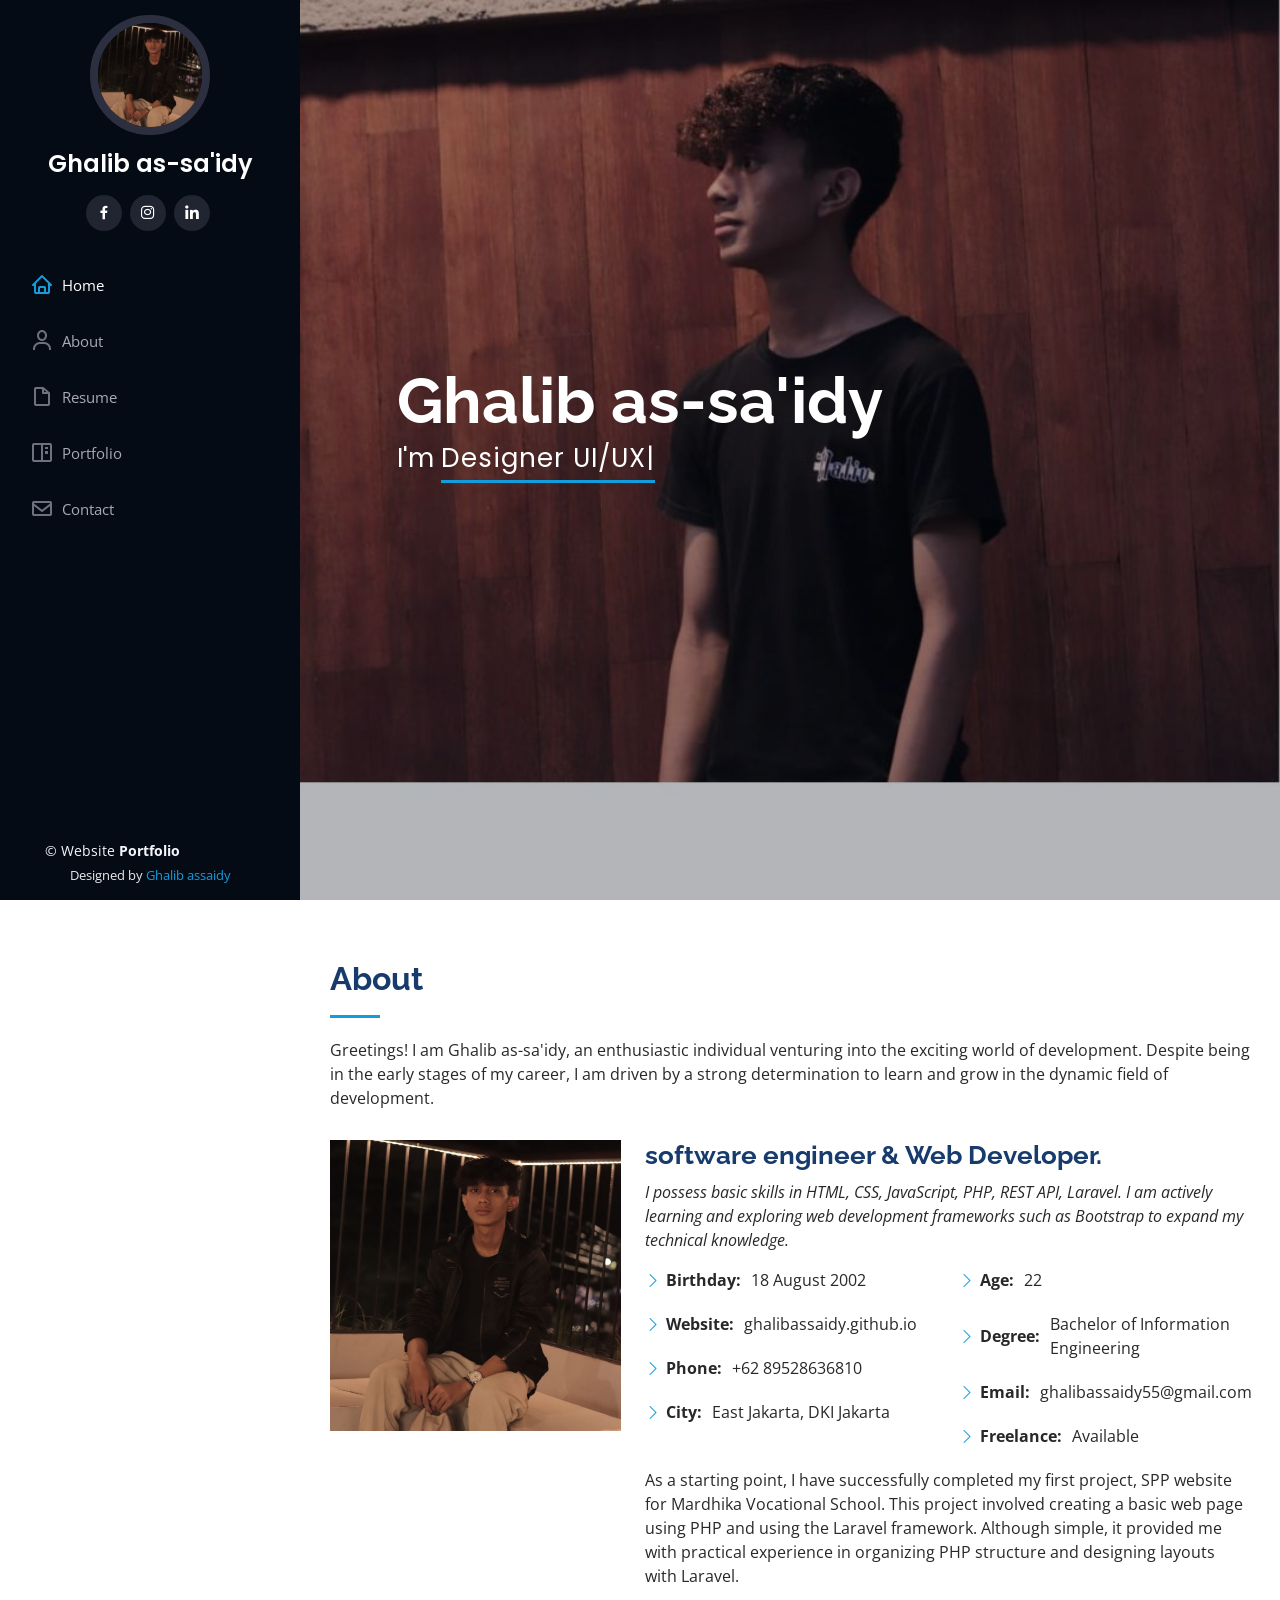
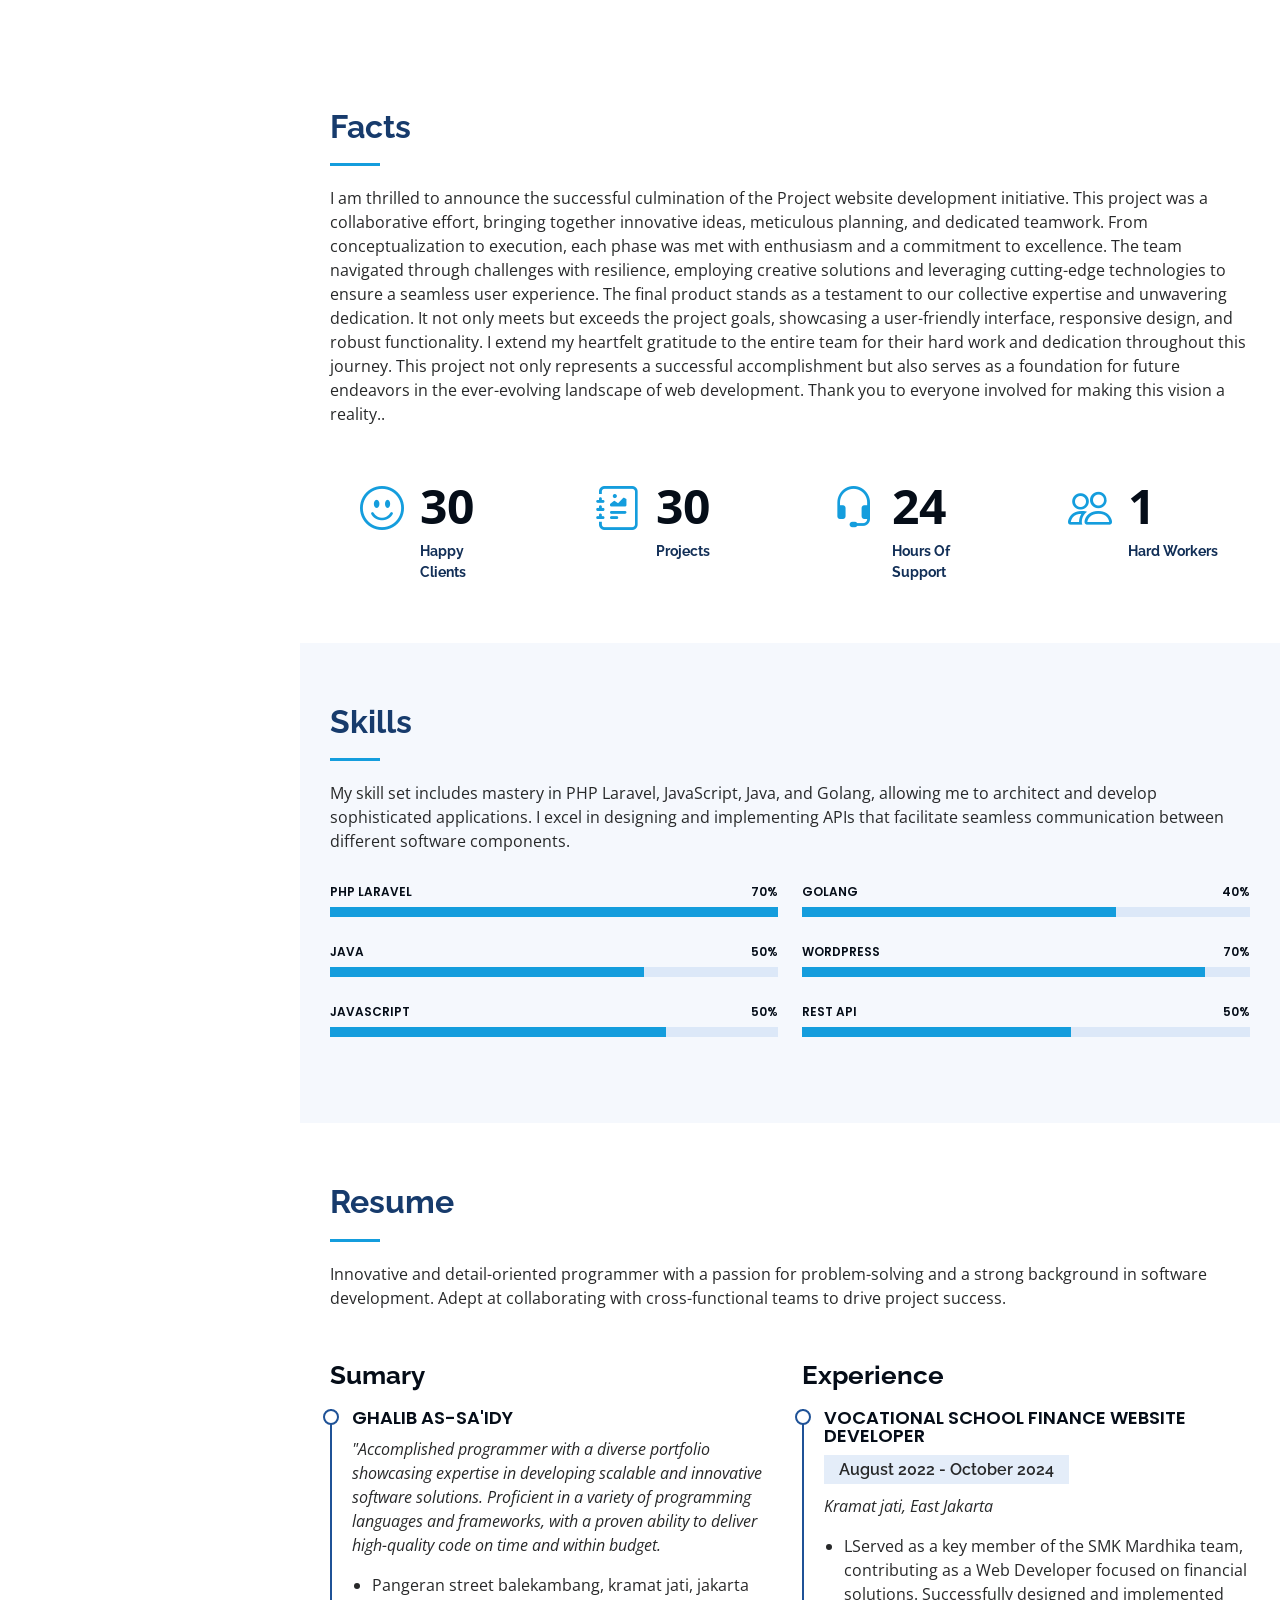
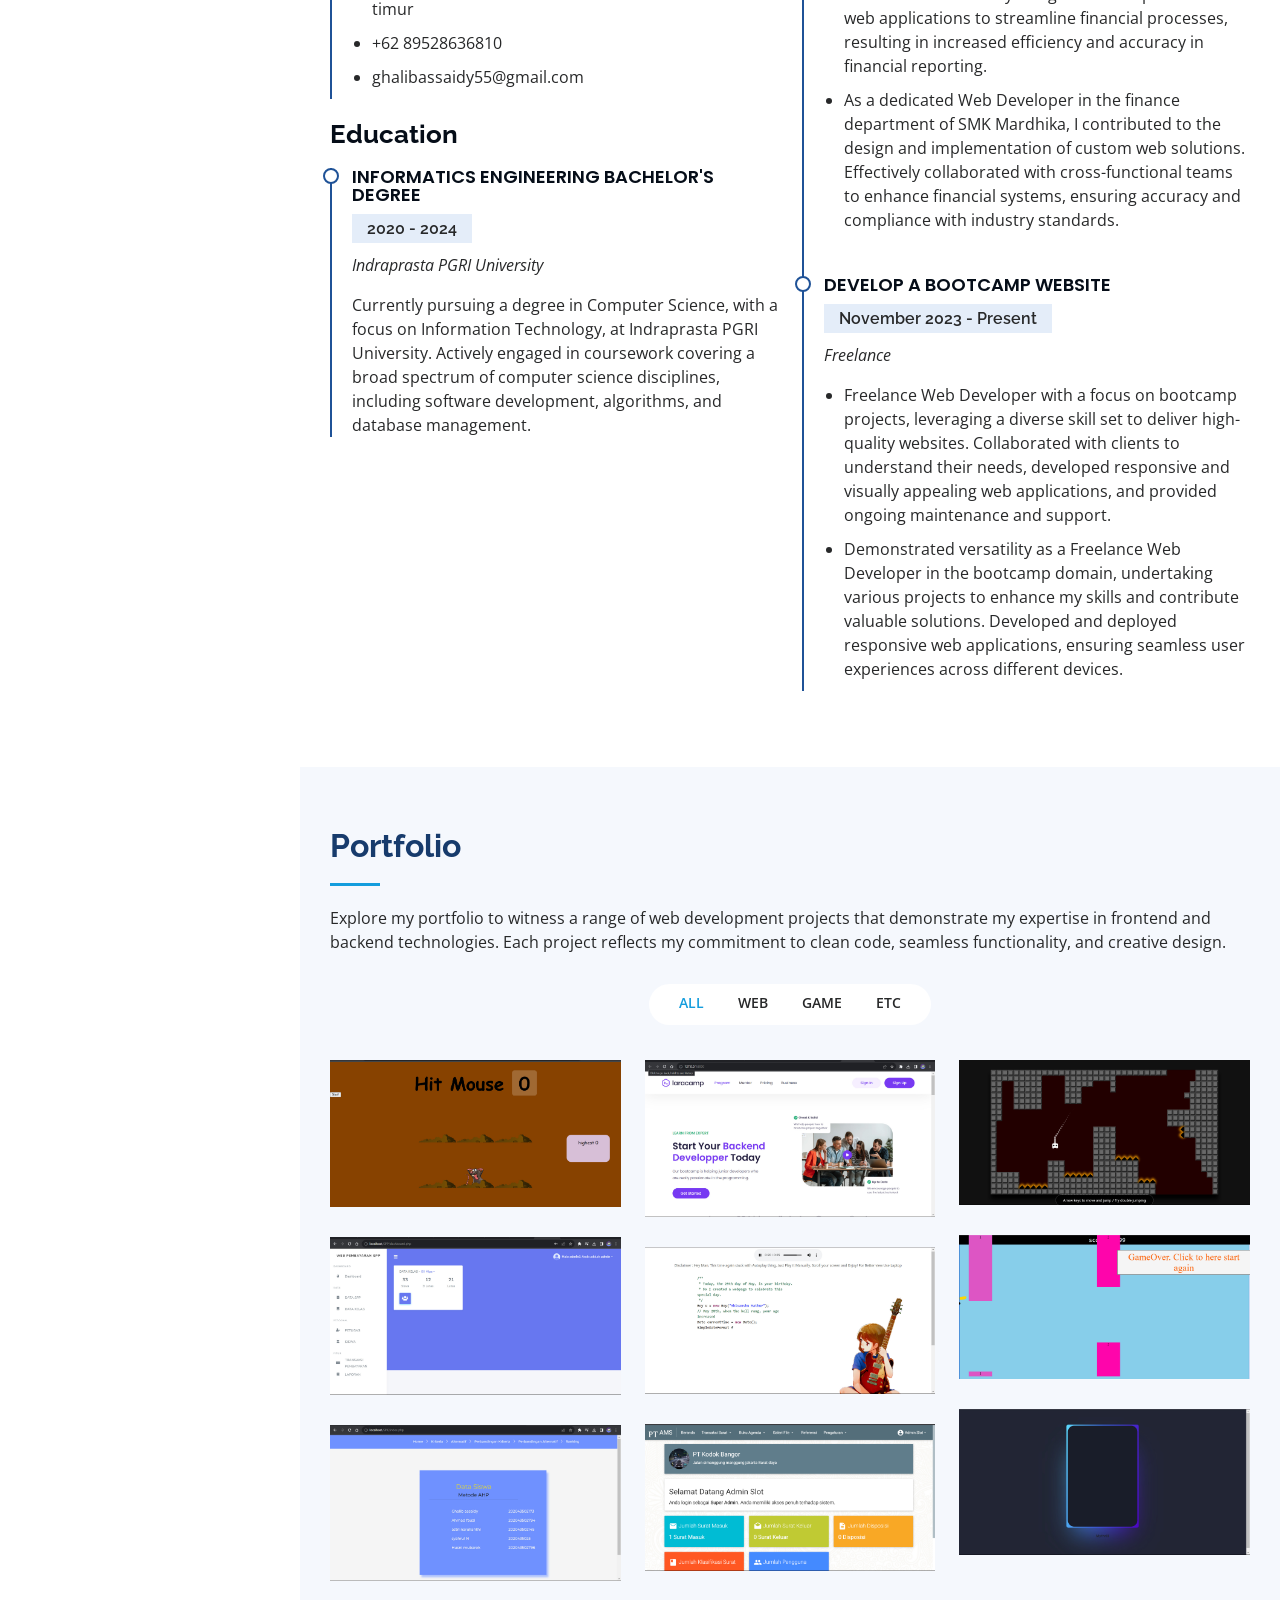
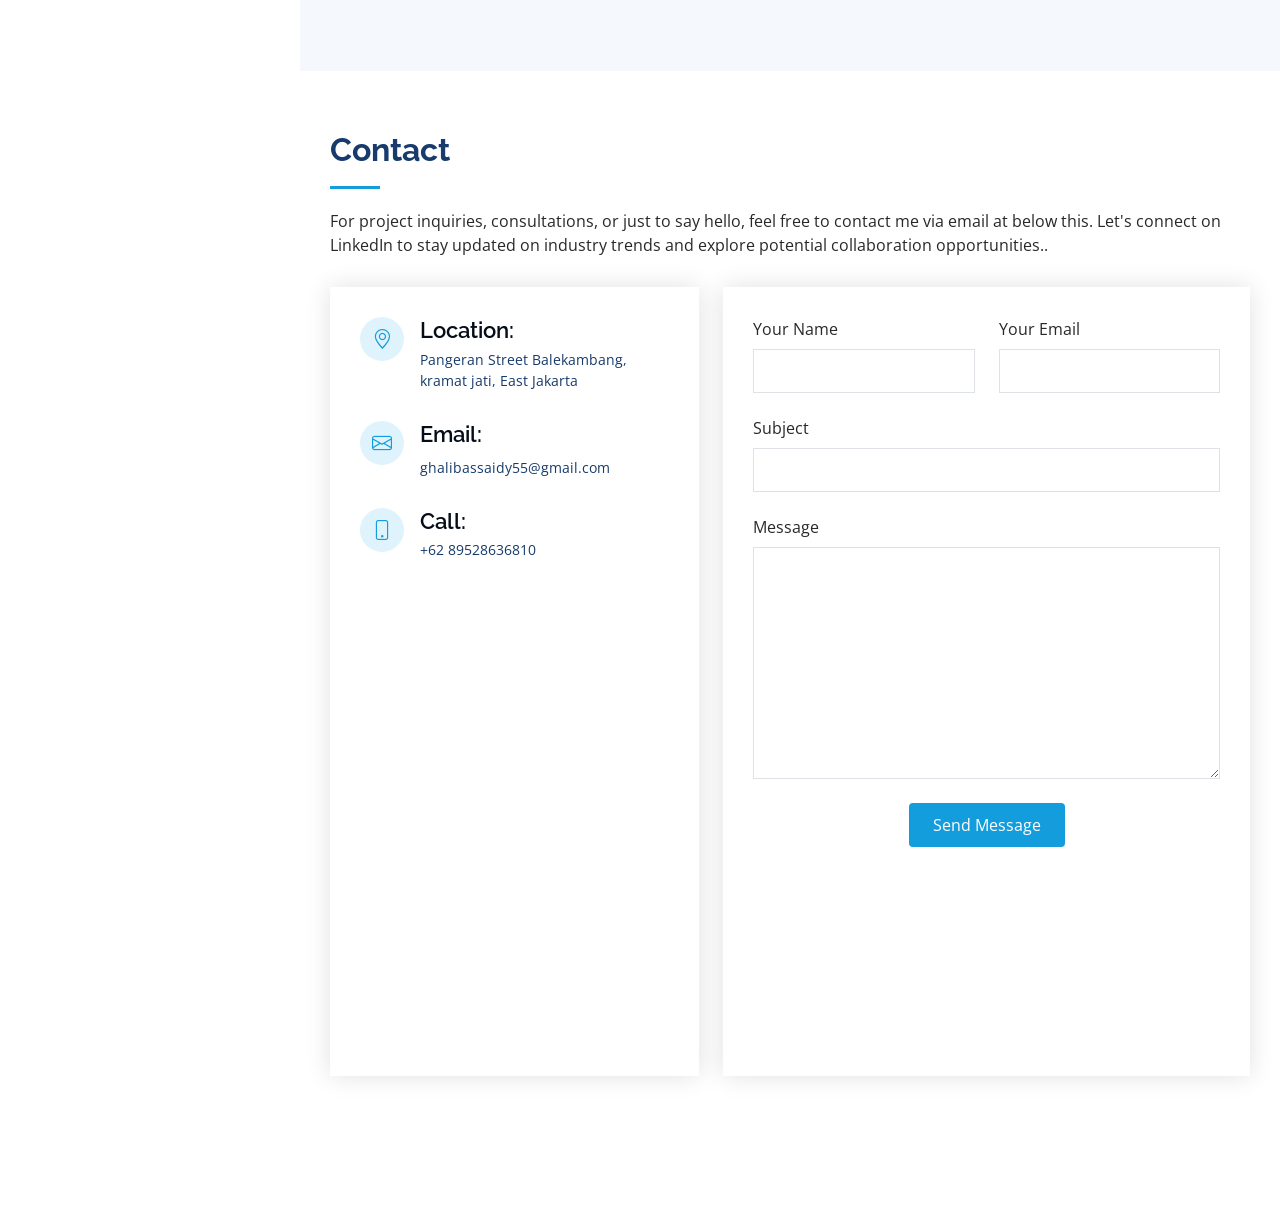
==== index.html @ 6f64c334 "update portofolio" ====
<!DOCTYPE html>
<html lang="en">

<head>
    <meta charset="utf-8">
    <meta content="width=device-width, initial-scale=1.0" name="viewport">

    <title>Ghalib as-sa'idy portfolio</title>
    <meta content="" name="description">
    <meta content="" name="keywords">

    <!-- Favicons -->
    <link href="assets/img/favicon.png" rel="icon">
    <link href="assets/img/apple-touch-icon.png" rel="apple-touch-icon">

    <!-- Google Fonts -->
    <link href="https://fonts.googleapis.com/css?family=Open+Sans:300,300i,400,400i,600,600i,700,700i|Raleway:300,300i,400,400i,500,500i,600,600i,700,700i|Poppins:300,300i,400,400i,500,500i,600,600i,700,700i" rel="stylesheet">

    <!-- Vendor CSS Files -->
    <link href="assets/vendor/aos/aos.css" rel="stylesheet">
    <link href="assets/vendor/bootstrap/css/bootstrap.min.css" rel="stylesheet">
    <link href="assets/vendor/bootstrap-icons/bootstrap-icons.css" rel="stylesheet">
    <link href="assets/vendor/boxicons/css/boxicons.min.css" rel="stylesheet">
    <link href="assets/vendor/glightbox/css/glightbox.min.css" rel="stylesheet">
    <link href="assets/vendor/swiper/swiper-bundle.min.css" rel="stylesheet">

    <!-- Template Main CSS File -->
    <link href="assets/css/style.css" rel="stylesheet">

    <!-- =======================================================
  * Template Name: iPortfolio
  * Updated: Nov 17 2023 with Bootstrap v5.3.2
  * Template URL: https://bootstrapmade.com/iportfolio-bootstrap-portfolio-websites-template/
  * Author: BootstrapMade.com
  * License: https://bootstrapmade.com/license/
  ======================================================== -->
</head>

<body>

    <!-- ======= Mobile nav toggle button ======= -->
    <i class="bi bi-list mobile-nav-toggle d-xl-none"></i>

    <!-- ======= Header ======= -->
    <header id="header">
        <div class="d-flex flex-column">

            <div class="profile">
                <img src="assets/img/profile-img.jpg" alt="" class="img-fluid rounded-circle">
                <h1 class="text-light"><a href="index.html">Ghalib as-sa'idy</a></h1>
                <div class="social-links mt-3 text-center">
                    <!-- <a href="#" class="twitter"><i class="bx bxl-twitter"></i></a> -->
                    <a href="https://www.facebook.com/ghalib.assaidy.77" class="facebook"><i class="bx bxl-facebook"></i></a>
                    <a href="https://www.instagram.com/ghalibassaidy/" class="instagram"><i class="bx bxl-instagram"></i></a>
                    <!-- <a href="#" class="google-plus"><i class="bx bxl-skype"></i></a> -->
                    <a href="https://www.linkedin.com/in/ghalibassaidy55/" class="linkedin"><i class="bx bxl-linkedin"></i></a>
                </div>
            </div>

            <nav id="navbar" class="nav-menu navbar">
                <ul>
                    <li><a href="#hero" class="nav-link scrollto active"><i class="bx bx-home"></i> <span>Home</span></a></li>
                    <li><a href="#about" class="nav-link scrollto"><i class="bx bx-user"></i> <span>About</span></a></li>
                    <li><a href="#resume" class="nav-link scrollto"><i class="bx bx-file-blank"></i> <span>Resume</span></a></li>
                    <li><a href="#portfolio" class="nav-link scrollto"><i class="bx bx-book-content"></i> <span>Portfolio</span></a></li>
                    <!-- <li><a href="#services" class="nav-link scrollto"><i class="bx bx-server"></i> <span>Services</span></a></li> -->
                    <li><a href="#contact" class="nav-link scrollto"><i class="bx bx-envelope"></i> <span>Contact</span></a></li>
                </ul>
            </nav>
            <!-- .nav-menu -->
        </div>
    </header>
    <!-- End Header -->

    <!-- ======= Hero Section ======= -->
    <section id="hero" class="d-flex flex-column justify-content-center align-items-center">
        <div class="hero-container" data-aos="fade-in">
            <h1>Ghalib as-sa'idy</h1>
            <p>I'm <span class="typed" data-typed-items="Designer UI/UX, Developer, Freelancer"></span></p>
        </div>
    </section>
    <!-- End Hero -->

    <main id="main">

        <!-- ======= About Section ======= -->
        <section id="about" class="about">
            <div class="container">

                <div class="section-title">
                    <h2>About</h2>
                    <p>Greetings! I am Ghalib as-sa'idy, an enthusiastic individual venturing into the exciting world of development. Despite being in the early stages of my career, I am driven by a strong determination to learn and grow in the dynamic field
                        of development.</p>
                </div>

                <div class="row">
                    <div class="col-lg-4" data-aos="fade-right">
                        <img src="assets/img/profile-img.jpg" class="img-fluid" alt="">
                    </div>
                    <div class="col-lg-8 pt-4 pt-lg-0 content" data-aos="fade-left">
                        <h3>software engineer &amp; Web Developer.</h3>
                        <p class="fst-italic">
                            I possess basic skills in HTML, CSS, JavaScript, PHP, REST API, Laravel. I am actively learning and exploring web development frameworks such as Bootstrap to expand my technical knowledge.
                        </p>
                        <div class="row">
                            <div class="col-lg-6">
                                <ul>
                                    <li><i class="bi bi-chevron-right"></i> <strong>Birthday:</strong> <span>18 August 2002</span></li>
                                    <li><i class="bi bi-chevron-right"></i> <strong>Website:</strong> <span></span>ghalibassaidy.github.io</li>
                                    <li><i class="bi bi-chevron-right"></i> <strong>Phone:</strong> <span>+62 89528636810</span></li>
                                    <li><i class="bi bi-chevron-right"></i> <strong>City:</strong> <span>East Jakarta, DKI Jakarta</span></li>
                                </ul>
                            </div>
                            <div class="col-lg-6">
                                <ul>
                                    <li><i class="bi bi-chevron-right"></i> <strong>Age:</strong> <span>22</span></li>
                                    <li><i class="bi bi-chevron-right"></i> <strong>Degree:</strong> <span>Bachelor of Information Engineering
                                    </span></li>
                                    <li><i class="bi bi-chevron-right"></i> <strong>Email:</strong> <span>ghalibassaidy55@gmail.com</span></li>
                                    <li><i class="bi bi-chevron-right"></i> <strong>Freelance:</strong> <span>Available</span></li>
                                </ul>
                            </div>
                        </div>
                        <p>
                            As a starting point, I have successfully completed my first project, SPP website for Mardhika Vocational School. This project involved creating a basic web page using PHP and using the Laravel framework. Although simple, it provided me with practical
                            experience in organizing PHP structure and designing layouts with Laravel.
                        </p>
                    </div>
                </div>

            </div>
        </section>
        <!-- End About Section -->

        <!-- ======= Facts Section ======= -->
        <section id="facts" class="facts">
            <div class="container">

                <div class="section-title">
                    <h2>Facts</h2>
                    <p>I am thrilled to announce the successful culmination of the Project website development initiative. This project was a collaborative effort, bringing together innovative ideas, meticulous planning, and dedicated teamwork. From
                        conceptualization to execution, each phase was met with enthusiasm and a commitment to excellence. The team navigated through challenges with resilience, employing creative solutions and leveraging cutting-edge technologies to
                        ensure a seamless user experience. The final product stands as a testament to our collective expertise and unwavering dedication. It not only meets but exceeds the project goals, showcasing a user-friendly interface, responsive
                        design, and robust functionality. I extend my heartfelt gratitude to the entire team for their hard work and dedication throughout this journey. This project not only represents a successful accomplishment but also serves as a
                        foundation for future endeavors in the ever-evolving landscape of web development. Thank you to everyone involved for making this vision a reality..</p>
                </div>

                <div class="row no-gutters">

                    <div class="col-lg-3 col-md-6 d-md-flex align-items-md-stretch" data-aos="fade-up">
                        <div class="count-box">
                            <i class="bi bi-emoji-smile"></i>
                            <span data-purecounter-start="0" data-purecounter-end="30" data-purecounter-duration="1" class="purecounter"></span>
                            <p><strong>Happy Clients</strong> </p>
                        </div>
                    </div>

                    <div class="col-lg-3 col-md-6 d-md-flex align-items-md-stretch" data-aos="fade-up" data-aos-delay="100">
                        <div class="count-box">
                            <i class="bi bi-journal-richtext"></i>
                            <span data-purecounter-start="0" data-purecounter-end="30" data-purecounter-duration="1" class="purecounter"></span>
                            <p><strong>Projects</strong></p>
                        </div>
                    </div>

                    <div class="col-lg-3 col-md-6 d-md-flex align-items-md-stretch" data-aos="fade-up" data-aos-delay="200">
                        <div class="count-box">
                            <i class="bi bi-headset"></i>
                            <span data-purecounter-start="0" data-purecounter-end="24" data-purecounter-duration="1" class="purecounter"></span>
                            <p><strong>Hours Of Support</strong> </p>
                        </div>
                    </div>

                    <div class="col-lg-3 col-md-6 d-md-flex align-items-md-stretch" data-aos="fade-up" data-aos-delay="300">
                        <div class="count-box">
                            <i class="bi bi-people"></i>
                            <span data-purecounter-start="0" data-purecounter-end="1" data-purecounter-duration="1" class="purecounter"></span>
                            <p><strong>Hard Workers</strong></p>
                        </div>
                    </div>

                </div>

            </div>
        </section>
        <!-- End Facts Section -->

        <!-- ======= Skills Section ======= -->
        <section id="skills" class="skills section-bg">
            <div class="container">

                <div class="section-title">
                    <h2>Skills</h2>
                    <p>My skill set includes mastery in PHP Laravel, JavaScript, Java, and Golang, allowing me to architect and develop sophisticated applications. I excel in designing and implementing APIs that facilitate seamless communication between
                        different software components.</p>
                </div>

                <div class="row skills-content">

                    <div class="col-lg-6" data-aos="fade-up">

                        <div class="progress">
                            <span class="skill">PHP Laravel <i class="val">70%</i></span>
                            <div class="progress-bar-wrap">
                                <div class="progress-bar" role="progressbar" aria-valuenow="100" aria-valuemin="0" aria-valuemax="100"></div>
                            </div>
                        </div>

                        <div class="progress">
                            <span class="skill">Java <i class="val">50%</i></span>
                            <div class="progress-bar-wrap">
                                <div class="progress-bar" role="progressbar" aria-valuenow="70" aria-valuemin="0" aria-valuemax="100"></div>
                            </div>
                        </div>

                        <div class="progress">
                            <span class="skill">JavaScript <i class="val">50%</i></span>
                            <div class="progress-bar-wrap">
                                <div class="progress-bar" role="progressbar" aria-valuenow="75" aria-valuemin="0" aria-valuemax="100"></div>
                            </div>
                        </div>

                    </div>

                    <div class="col-lg-6" data-aos="fade-up" data-aos-delay="100">

                        <div class="progress">
                            <span class="skill">Golang <i class="val">40%</i></span>
                            <div class="progress-bar-wrap">
                                <div class="progress-bar" role="progressbar" aria-valuenow="70" aria-valuemin="0" aria-valuemax="100"></div>
                            </div>
                        </div>

                        <div class="progress">
                            <span class="skill">WordPress <i class="val">70%</i></span>
                            <div class="progress-bar-wrap">
                                <div class="progress-bar" role="progressbar" aria-valuenow="90" aria-valuemin="0" aria-valuemax="100"></div>
                            </div>
                        </div>

                        <div class="progress">
                            <span class="skill">Rest API <i class="val">50%</i></span>
                            <div class="progress-bar-wrap">
                                <div class="progress-bar" role="progressbar" aria-valuenow="60" aria-valuemin="0" aria-valuemax="100"></div>
                            </div>
                        </div>

                    </div>

                </div>

            </div>
        </section>
        <!-- End Skills Section -->

        <!-- ======= Resume Section ======= -->
        <section id="resume" class="resume">
            <div class="container">

                <div class="section-title">
                    <h2>Resume</h2>
                    <p>Innovative and detail-oriented programmer with a passion for problem-solving and a strong background in software development. Adept at collaborating with cross-functional teams to drive project success.</p>
                </div>

                <div class="row">
                    <div class="col-lg-6" data-aos="fade-up">
                        <h3 class="resume-title">Sumary</h3>
                        <div class="resume-item pb-0">
                            <h4>Ghalib as-sa'idy</h4>
                            <p><em>"Accomplished programmer with a diverse portfolio showcasing expertise in developing scalable and innovative software solutions. Proficient in a variety of programming languages and frameworks, with a proven ability to deliver high-quality code on time and within budget.</em></p>
                            <ul>
                                <li>Pangeran street balekambang, kramat jati, jakarta timur</li>
                                <li>+62 89528636810 </li>
                                <li>ghalibassaidy55@gmail.com </li>
                            </ul>
                        </div>

                        <h3 class="resume-title">Education</h3>
                        <div class="resume-item">
                            <h4>Informatics Engineering Bachelor's degree</h4>
                            <h5>2020 - 2024</h5>
                            <p><em>Indraprasta PGRI University</em></p>
                            <p>Currently pursuing a degree in Computer Science, with a focus on Information Technology, at Indraprasta PGRI University. Actively engaged in coursework covering a broad spectrum of computer science disciplines, including software
                                development, algorithms, and database management.</p>
                        </div>
                    </div>
                    <div class="col-lg-6" data-aos="fade-up" data-aos-delay="100">
                        <h3 class="resume-title">Experience</h3>
                        <div class="resume-item">
                            <h4>Vocational School Finance Website developer</h4>
                            <h5>August 2022 - October 2024</h5>
                            <p><em>Kramat jati, East Jakarta</em></p>
                            <ul>
                                <li>LServed as a key member of the SMK Mardhika team, contributing as a Web Developer focused on financial solutions. Successfully designed and implemented web applications to streamline financial processes, resulting in increased
                                    efficiency and accuracy in financial reporting.</li>
                                <li>As a dedicated Web Developer in the finance department of SMK Mardhika, I contributed to the design and implementation of custom web solutions. Effectively collaborated with cross-functional teams to enhance financial systems,
                                    ensuring accuracy and compliance with industry standards. </li>
                            </ul>
                        </div>
                        <div class="resume-item">
                            <h4>Develop a bootcamp website</h4>
                            <h5>November 2023 - Present</h5>
                            <p><em>Freelance</em></p>
                            <ul>
                                <li>Freelance Web Developer with a focus on bootcamp projects, leveraging a diverse skill set to deliver high-quality websites. Collaborated with clients to understand their needs, developed responsive and visually appealing
                                    web applications, and provided ongoing maintenance and support.</li>
                                <li>Demonstrated versatility as a Freelance Web Developer in the bootcamp domain, undertaking various projects to enhance my skills and contribute valuable solutions. Developed and deployed responsive web applications, ensuring
                                    seamless user experiences across different devices.</li>
                            </ul>
                        </div>
                    </div>
                </div>

            </div>
        </section>
        <!-- End Resume Section -->

        <!-- ======= Portfolio Section ======= -->
        <section id="portfolio" class="portfolio section-bg">
            <div class="container">

                <div class="section-title">
                    <h2>Portfolio</h2>
                    <p>Explore my portfolio to witness a range of web development projects that demonstrate my expertise in frontend and backend technologies. Each project reflects my commitment to clean code, seamless functionality, and creative design.</p>
                </div>

                <div class="row" data-aos="fade-up">
                    <div class="col-lg-12 d-flex justify-content-center">
                        <ul id="portfolio-flters">
                            <li data-filter="*" class="filter-active">All</li>
                            <li data-filter=".filter-web">Web</li>
                            <li data-filter=".filter-Game">Game</li>
                            <li data-filter=".filter-etc">etc</li>
                        </ul>
                    </div>
                </div>

                <div class="row portfolio-container" data-aos="fade-up" data-aos-delay="100">

                    <div class="col-lg-4 col-md-6 portfolio-item filter-Game">
                        <div class="portfolio-wrap">
                            <img src="assets/img/portfolio/portfolio-1.jpg" class="img-fluid" alt="">
                            <div class="portfolio-links">
                                <a href="assets/img/portfolio/portfolio-1.jpg" data-gallery="portfolioGallery" class="portfolio-lightbox" title="App 1"><i class="bx bx-plus"></i></a>
                                <a href="portfolio-details1.html" title="More Details"><i class="bx bx-link"></i></a>
                            </div>
                        </div>
                    </div>

                    <div class="col-lg-4 col-md-6 portfolio-item filter-web">
                        <div class="portfolio-wrap">
                            <img src="assets/img/portfolio/portfolio-2.jpg" class="img-fluid" alt="">
                            <div class="portfolio-links">
                                <a href="assets/img/portfolio/portfolio-2.jpg" data-gallery="portfolioGallery" class="portfolio-lightbox" title="Web 3"><i class="bx bx-plus"></i></a>
                                <a href="portfolio-details.html" title="More Details"><i class="bx bx-link"></i></a>
                            </div>
                        </div>
                    </div>

                    <div class="col-lg-4 col-md-6 portfolio-item filter-Game">
                        <div class="portfolio-wrap">
                            <img src="assets/img/portfolio/portfolio-3.jpg" class="img-fluid" alt="">
                            <div class="portfolio-links">
                                <a href="assets/img/portfolio/portfolio-3.jpg" data-gallery="portfolioGallery" class="portfolio-lightbox" title="App 2"><i class="bx bx-plus"></i></a>
                                <a href="portfolio-details3.html" title="More Details"><i class="bx bx-link"></i></a>
                            </div>
                        </div>
                    </div>

                    <div class="col-lg-4 col-md-6 portfolio-item filter-Game">
                        <div class="portfolio-wrap">
                            <img src="assets/img/portfolio/portfolio-4.jpg" class="img-fluid" alt="">
                            <div class="portfolio-links">
                                <a href="assets/img/portfolio/portfolio-4.jpg" data-gallery="portfolioGallery" class="portfolio-lightbox" title="Card 2"><i class="bx bx-plus"></i></a>
                                <a href="portfolio-details4.html" title="More Details"><i class="bx bx-link"></i></a>
                            </div>
                        </div>
                    </div>

                    <div class="col-lg-4 col-md-6 portfolio-item filter-web">
                        <div class="portfolio-wrap">
                            <img src="assets/img/portfolio/portfolio-5.jpg" class="img-fluid" alt="">
                            <div class="portfolio-links">
                                <a href="assets/img/portfolio/portfolio-5.jpg" data-gallery="portfolioGallery" class="portfolio-lightbox" title="Web 2"><i class="bx bx-plus"></i></a>
                                <a href="portfolio-details2.html" title="More Details"><i class="bx bx-link"></i></a>
                            </div>
                        </div>
                    </div>

                    <div class="col-lg-4 col-md-6 portfolio-item filter-etc">
                        <div class="portfolio-wrap">
                            <img src="assets/img/portfolio/portfolio-6.jpg" class="img-fluid" alt="">
                            <div class="portfolio-links">
                                <a href="assets/img/portfolio/portfolio-6.jpg" data-gallery="portfolioGallery" class="portfolio-lightbox" title="App 3"><i class="bx bx-plus"></i></a>
                                <a href="portfolio-details5.html" title="More Details"><i class="bx bx-link"></i></a>
                            </div>
                        </div>
                    </div>

                    <div class="col-lg-4 col-md-6 portfolio-item filter-etc">
                        <div class="portfolio-wrap">
                            <img src="assets/img/portfolio/portfolio-7.jpg" class="img-fluid" alt="">
                            <div class="portfolio-links">
                                <a href="assets/img/portfolio/portfolio-7.jpg" data-gallery="portfolioGallery" class="portfolio-lightbox" title="Card 1"><i class="bx bx-plus"></i></a>
                                <a href="portfolio-details6.html" title="More Details"><i class="bx bx-link"></i></a>
                            </div>
                        </div>
                    </div>

                    <div class="col-lg-4 col-md-6 portfolio-item filter-etc">
                        <div class="portfolio-wrap">
                            <img src="assets/img/portfolio/portfolio-8.png" class="img-fluid" alt="">
                            <div class="portfolio-links">
                                <a href="assets/img/portfolio/portfolio-8.png" data-gallery="portfolioGallery" class="portfolio-lightbox" title="Card 3"><i class="bx bx-plus"></i></a>
                                <a href="portfolio-details7.html" title="More Details"><i class="bx bx-link"></i></a>
                            </div>
                        </div>
                    </div>

                    <div class="col-lg-4 col-md-6 portfolio-item filter-web">
                        <div class="portfolio-wrap">
                            <img src="assets/img/portfolio/portfolio-9.jpg" class="img-fluid" alt="">
                            <div class="portfolio-links">
                                <a href="assets/img/portfolio/portfolio-9.jpg" data-gallery="portfolioGallery" class="portfolio-lightbox" title="Web 3"><i class="bx bx-plus"></i></a>
                                <a href="portfolio-details7.html" title="More Details"><i class="bx bx-link"></i></a>
                            </div>
                        </div>
                    </div>

                </div>

            </div>
        </section>
        <!-- End Portfolio Section -->

        <!-- ======= Services Section ======= -->
        <!-- <section id="services" class="services">
            <div class="container">

                <div class="section-title">
                    <h2>Services</h2>
                    <p>My development services encompass a wide spectrum of expertise, ranging from frontend to backend development. I specialize in crafting responsive and visually appealing websites, ensuring a seamless user experience across devices.</p>
                </div>

                <div class="row">
                    <div class="col-lg-4 col-md-6 icon-box" data-aos="fade-up">
                        <div class="icon"><i class="bi bi-briefcase"></i></div>
                        <h4 class="title"><a href="">Lorem Ipsum</a></h4>
                        <p class="description">Voluptatum deleniti atque corrupti quos dolores et quas molestias excepturi sint occaecati cupiditate non provident</p>
                    </div>
                    <div class="col-lg-4 col-md-6 icon-box" data-aos="fade-up" data-aos-delay="100">
                        <div class="icon"><i class="bi bi-card-checklist"></i></div>
                        <h4 class="title"><a href="">Dolor Sitema</a></h4>
                        <p class="description">Minim veniam, quis nostrud exercitation ullamco laboris nisi ut aliquip ex ea commodo consequat tarad limino ata</p>
                    </div>
                    <div class="col-lg-4 col-md-6 icon-box" data-aos="fade-up" data-aos-delay="200">
                        <div class="icon"><i class="bi bi-bar-chart"></i></div>
                        <h4 class="title"><a href="">Sed ut perspiciatis</a></h4>
                        <p class="description">Duis aute irure dolor in reprehenderit in voluptate velit esse cillum dolore eu fugiat nulla pariatur</p>
                    </div>
                    <div class="col-lg-4 col-md-6 icon-box" data-aos="fade-up" data-aos-delay="300">
                        <div class="icon"><i class="bi bi-binoculars"></i></div>
                        <h4 class="title"><a href="">Magni Dolores</a></h4>
                        <p class="description">Excepteur sint occaecat cupidatat non proident, sunt in culpa qui officia deserunt mollit anim id est laborum</p>
                    </div>
                    <div class="col-lg-4 col-md-6 icon-box" data-aos="fade-up" data-aos-delay="400">
                        <div class="icon"><i class="bi bi-brightness-high"></i></div>
                        <h4 class="title"><a href="">Nemo Enim</a></h4>
                        <p class="description">At vero eos et accusamus et iusto odio dignissimos ducimus qui blanditiis praesentium voluptatum deleniti atque</p>
                    </div>
                    <div class="col-lg-4 col-md-6 icon-box" data-aos="fade-up" data-aos-delay="500">
                        <div class="icon"><i class="bi bi-calendar4-week"></i></div>
                        <h4 class="title"><a href="">Eiusmod Tempor</a></h4>
                        <p class="description">Et harum quidem rerum facilis est et expedita distinctio. Nam libero tempore, cum soluta nobis est eligendi</p>
                    </div>
                </div>

            </div>
        </section> -->
        <!-- End Services Section -->

        <!-- ======= Testimonials Section ======= -->
        <!-- <section id="testimonials" class="testimonials section-bg">
            <div class="container">

                <div class="section-title">
                    <h2>Testimonials</h2>
                    <p>Magnam dolores commodi suscipit. Necessitatibus eius consequatur ex aliquid fuga eum quidem. Sit sint consectetur velit. Quisquam quos quisquam cupiditate. Et nemo qui impedit suscipit alias ea. Quia fugiat sit in iste officiis commodi
                        quidem hic quas.</p>
                </div>

                <div class="testimonials-slider swiper" data-aos="fade-up" data-aos-delay="100">
                    <div class="swiper-wrapper">

                        <div class="swiper-slide">
                            <div class="testimonial-item" data-aos="fade-up">
                                <p>
                                    <i class="bx bxs-quote-alt-left quote-icon-left"></i> Proin iaculis purus consequat sem cure digni ssim donec porttitora entum suscipit rhoncus. Accusantium quam, ultricies eget id, aliquam eget nibh et. Maecen aliquam,
                                    risus at semper.
                                    <i class="bx bxs-quote-alt-right quote-icon-right"></i>
                                </p>
                                <img src="assets/img/testimonials/testimonials-1.jpg" class="testimonial-img" alt="">
                                <h3>Saul Goodman</h3>
                                <h4>Ceo &amp; Founder</h4>
                            </div>
                        </div>
                        End testimonial item -->

        <!-- <div class="swiper-slide">
            <div class="testimonial-item" data-aos="fade-up" data-aos-delay="100">
                <p>
                    <i class="bx bxs-quote-alt-left quote-icon-left"></i> Export tempor illum tamen malis malis eram quae irure esse labore quem cillum quid cillum eram malis quorum velit fore eram velit sunt aliqua noster fugiat irure amet legam anim
                    culpa.
                    <i class="bx bxs-quote-alt-right quote-icon-right"></i>
                </p>
                <img src="assets/img/testimonials/testimonials-2.jpg" class="testimonial-img" alt="">
                <h3>Sara Wilsson</h3>
                <h4>Designer</h4>
            </div>
        </div> -->
        <!-- End testimonial item -->

        <!-- <div class="swiper-slide">
            <div class="testimonial-item" data-aos="fade-up" data-aos-delay="200">
                <p>
                    <i class="bx bxs-quote-alt-left quote-icon-left"></i> Enim nisi quem export duis labore cillum quae magna enim sint quorum nulla quem veniam duis minim tempor labore quem eram duis noster aute amet eram fore quis sint minim.
                    <i class="bx bxs-quote-alt-right quote-icon-right"></i>
                </p>
                <img src="assets/img/testimonials/testimonials-3.jpg" class="testimonial-img" alt="">
                <h3>Jena Karlis</h3>
                <h4>Store Owner</h4>
            </div>
        </div> -->
        <!-- End testimonial item -->
        <!-- 
        <div class="swiper-slide">
            <div class="testimonial-item" data-aos="fade-up" data-aos-delay="300">
                <p>
                    <i class="bx bxs-quote-alt-left quote-icon-left"></i> Fugiat enim eram quae cillum dolore dolor amet nulla culpa multos export minim fugiat minim velit minim dolor enim duis veniam ipsum anim magna sunt elit fore quem dolore labore
                    illum veniam.
                    <i class="bx bxs-quote-alt-right quote-icon-right"></i>
                </p>
                <img src="assets/img/testimonials/testimonials-4.jpg" class="testimonial-img" alt="">
                <h3>Matt Brandon</h3>
                <h4>Freelancer</h4>
            </div>
        </div> -->
        <!-- End testimonial item -->

        <!-- <div class="swiper-slide">
            <div class="testimonial-item" data-aos="fade-up" data-aos-delay="400">
                <p>
                    <i class="bx bxs-quote-alt-left quote-icon-left"></i> Quis quorum aliqua sint quem legam fore sunt eram irure aliqua veniam tempor noster veniam enim culpa labore duis sunt culpa nulla illum cillum fugiat legam esse veniam culpa fore
                    nisi cillum quid.
                    <i class="bx bxs-quote-alt-right quote-icon-right"></i>
                </p>
                <img src="assets/img/testimonials/testimonials-5.jpg" class="testimonial-img" alt="">
                <h3>John Larson</h3>
                <h4>Entrepreneur</h4>
            </div>
        </div> -->
        <!-- End testimonial item -->

        <!-- </div>
        <div class="swiper-pagination"></div>
        </div>

        </div>
        </section> -->
        <!-- End Testimonials Section -->

        <!-- ======= Contact Section ======= -->
        <section id="contact" class="contact">
            <div class="container">

                <div class="section-title">
                    <h2>Contact</h2>
                    <p>For project inquiries, consultations, or just to say hello, feel free to contact me via email at below this. Let's connect on LinkedIn to stay updated on industry trends and explore potential collaboration opportunities..</p>
                </div>

                <div class="row" data-aos="fade-in">

                    <div class="col-lg-5 d-flex align-items-stretch">
                        <div class="info">
                            <div class="address">
                                <i class="bi bi-geo-alt"></i>
                                <h4>Location:</h4>
                                <p>Pangeran Street Balekambang, kramat jati, East Jakarta</p>
                            </div>

                            <div class="email">
                                <i class="bi bi-envelope"></i>
                                <h4>Email:</h4>
                                <p>ghalibassaidy55@gmail.com</p>
                            </div>

                            <div class="phone">
                                <i class="bi bi-phone"></i>
                                <h4>Call:</h4>
                                <p>+62 89528636810</p>
                            </div>

                            <iframe src="https://www.google.com/maps/embed?pb=!1m18!1m12!1m3!1d3965.863329168574!2d106.85039877407955!3d-6.281691593707206!2m3!1f0!2f0!3f0!3m2!1i1024!2i768!4f13.1!3m3!1m2!1s0x2e69f268a1a918f5%3A0x18b6ba609cf47673!2sGg.%20Susu%2050%2C%20RT.10%2FRW.2%2C%20Balekambang%2C%20Kec.%20Kramat%20jati%2C%20Kota%20Jakarta%20Timur%2C%20Daerah%20Khusus%20Ibukota%20Jakarta%2013530!5e0!3m2!1sid!2sid!4v1701523521260!5m2!1sid!2sid"
                                width="600" height="450" style="border:0;" allowfullscreen="" loading="lazy" referrerpolicy="no-referrer-when-downgrade" frameborder="0" style="border:0; width: 100%; height: 290px;" allowfullscreen></iframe>
                        </div>

                    </div>

                    <div class="col-lg-7 mt-5 mt-lg-0 d-flex align-items-stretch">
                        <form action="forms/contact.php" method="post" role="form" class="php-email-form">
                            <div class="row">
                                <div class="form-group col-md-6">
                                    <label for="name">Your Name</label>
                                    <input type="text" name="name" class="form-control" id="name" required>
                                </div>
                                <div class="form-group col-md-6">
                                    <label for="name">Your Email</label>
                                    <input type="email" name="email" class="form-control" id="email" required>
                                </div>
                            </div>
                            <div class="form-group">
                                <label for="name">Subject</label>
                                <input type="text" name="subject" class="form-control" id="subject" required>
                            </div>
                            <div class="form-group">
                                <label for="name">Message</label>
                                <textarea class="form-control" name="message" rows="10" required></textarea>
                            </div>
                            <div class="my-3">
                                <div class="loading">Loading</div>
                                <div class="error-message"></div>
                                <div class="sent-message">Your message has been sent. Thank you!</div>
                            </div>
                            <div class="text-center"><button type="submit">Send Message</button></div>
                        </form>
                    </div>

                </div>

            </div>
        </section>
        <!-- End Contact Section -->

    </main>
    <!-- End #main -->

    <!-- ======= Footer ======= -->
    <footer id="footer">
        <div class="container">
            <div class="Website">
                &copy; Website <strong><span>Portfolio</span></strong>
            </div>
            <div class="credits">
                <!-- All the links in the footer should remain intact. -->
                <!-- You can delete the links only if you purchased the pro version. -->
                <!-- Licensing information: https://bootstrapmade.com/license/ -->
                <!-- Purchase the pro version with working PHP/AJAX contact form: https://bootstrapmade.com/iportfolio-bootstrap-portfolio-websites-template/ -->
                Designed by <a href="https://github.com/ghalibassaidy/Portofolio.github.io">Ghalib assaidy</a>
            </div>
        </div>
    </footer>
    <!-- End  Footer -->

    <a href="#" class="back-to-top d-flex align-items-center justify-content-center"><i class="bi bi-arrow-up-short"></i></a>

    <!-- Vendor JS Files -->
    <script src="assets/vendor/purecounter/purecounter_vanilla.js"></script>
    <script src="assets/vendor/aos/aos.js"></script>
    <script src="assets/vendor/bootstrap/js/bootstrap.bundle.min.js"></script>
    <script src="assets/vendor/glightbox/js/glightbox.min.js"></script>
    <script src="assets/vendor/isotope-layout/isotope.pkgd.min.js"></script>
    <script src="assets/vendor/swiper/swiper-bundle.min.js"></script>
    <script src="assets/vendor/typed.js/typed.umd.js"></script>
    <script src="assets/vendor/waypoints/noframework.waypoints.js"></script>
    <script src="assets/vendor/php-email-form/validate.js"></script>

    <!-- Template Main JS File -->
    <script src="assets/js/main.js"></script>

</body>

</html>
---- assets/css/style.css ----
/**
* Template Name: iPortfolio
* Updated: Nov 17 2023 with Bootstrap v5.3.2
* Template URL: https://bootstrapmade.com/iportfolio-bootstrap-portfolio-websites-template/
* Author: BootstrapMade.com
* License: https://bootstrapmade.com/license/
*/

/*--------------------------------------------------------------
# General
--------------------------------------------------------------*/
body {
  font-family: "Open Sans", sans-serif;
  color: #272829;
}

a {
  color: #149ddd;
  text-decoration: none;
}

a:hover {
  color: #37b3ed;
  text-decoration: none;
}

h1,
h2,
h3,
h4,
h5,
h6 {
  font-family: "Raleway", sans-serif;
}

/*--------------------------------------------------------------
# Back to top button
--------------------------------------------------------------*/
.back-to-top {
  position: fixed;
  visibility: hidden;
  opacity: 0;
  right: 15px;
  bottom: 15px;
  z-index: 996;
  background: #149ddd;
  width: 40px;
  height: 40px;
  border-radius: 50px;
  transition: all 0.4s;
}

.back-to-top i {
  font-size: 28px;
  color: #fff;
  line-height: 0;
}

.back-to-top:hover {
  background: #2eafec;
  color: #fff;
}

.back-to-top.active {
  visibility: visible;
  opacity: 1;
}

/*--------------------------------------------------------------
# Header
--------------------------------------------------------------*/
#header {
  position: fixed;
  top: 0;
  left: 0;
  bottom: 0;
  width: 300px;
  transition: all ease-in-out 0.5s;
  z-index: 9997;
  transition: all 0.5s;
  padding: 0 15px;
  background: #040b14;
  overflow-y: auto;
}

#header .profile img {
  margin: 15px auto;
  display: block;
  width: 120px;
  border: 8px solid #2c2f3f;
}

#header .profile h1 {
  font-size: 24px;
  margin: 0;
  padding: 0;
  font-weight: 600;
  -moz-text-align-last: center;
  text-align-last: center;
  font-family: "Poppins", sans-serif;
}

#header .profile h1 a,
#header .profile h1 a:hover {
  color: #fff;
  text-decoration: none;
}

#header .profile .social-links a {
  font-size: 18px;
  display: inline-block;
  background: #212431;
  color: #fff;
  line-height: 1;
  padding: 8px 0;
  margin-right: 4px;
  border-radius: 50%;
  text-align: center;
  width: 36px;
  height: 36px;
  transition: 0.3s;
}

#header .profile .social-links a:hover {
  background: #149ddd;
  color: #fff;
  text-decoration: none;
}

#main {
  margin-left: 300px;
}

.container,
.container-fluid {
  padding-left: 30px;
  padding-right: 30px;
}

@media (max-width: 1199px) {
  #header {
    left: -300px;
  }

  #main {
    margin-left: 0;
  }

  .container,
  .container-fluid {
    padding-left: 12px;
    padding-right: 12px;
  }
}

/*--------------------------------------------------------------
# Navigation Menu
--------------------------------------------------------------*/
/* Desktop Navigation */
.nav-menu {
  padding: 30px 0 0 0;
}

.nav-menu * {
  margin: 0;
  padding: 0;
  list-style: none;
}

.nav-menu>ul>li {
  position: relative;
  white-space: nowrap;
}

.nav-menu a,
.nav-menu a:focus {
  display: flex;
  align-items: center;
  color: #a8a9b4;
  padding: 12px 15px;
  margin-bottom: 8px;
  transition: 0.3s;
  font-size: 15px;
}

.nav-menu a i,
.nav-menu a:focus i {
  font-size: 24px;
  padding-right: 8px;
  color: #6f7180;
}

.nav-menu a:hover,
.nav-menu .active,
.nav-menu .active:focus,
.nav-menu li:hover>a {
  text-decoration: none;
  color: #fff;
}

.nav-menu a:hover i,
.nav-menu .active i,
.nav-menu .active:focus i,
.nav-menu li:hover>a i {
  color: #149ddd;
}

/* Mobile Navigation */
.mobile-nav-toggle {
  position: fixed;
  right: 15px;
  top: 15px;
  z-index: 9998;
  border: 0;
  font-size: 24px;
  transition: all 0.4s;
  outline: none !important;
  background-color: #149ddd;
  color: #fff;
  width: 40px;
  height: 40px;
  display: inline-flex;
  align-items: center;
  justify-content: center;
  line-height: 0;
  border-radius: 50px;
  cursor: pointer;
}

.mobile-nav-active {
  overflow: hidden;
}

.mobile-nav-active #header {
  left: 0;
}

/*--------------------------------------------------------------
# Hero Section
--------------------------------------------------------------*/
#hero {
  width: 100%;
  height: 100vh;
  background: url("../img/hero-bg.jpg") top center;
  background-size: cover;
}

#hero:before {
  content: "";
  background: rgba(5, 13, 24, 0.3);
  position: absolute;
  bottom: 0;
  top: 0;
  left: 0;
  right: 0;
  z-index: 1;
}

#hero .hero-container {
  position: relative;
  z-index: 2;
  min-width: 300px;
}

#hero h1 {
  margin: 0 0 10px 0;
  font-size: 64px;
  font-weight: 700;
  line-height: 56px;
  color: #fff;
}

#hero p {
  color: #fff;
  margin-bottom: 50px;
  font-size: 26px;
  font-family: "Poppins", sans-serif;
}

#hero p span {
  color: #fff;
  padding-bottom: 4px;
  letter-spacing: 1px;
  border-bottom: 3px solid #149ddd;
}

@media (min-width: 1024px) {
  #hero {
    background-attachment: fixed;
  }
}

@media (max-width: 768px) {
  #hero h1 {
    font-size: 28px;
    line-height: 36px;
  }

  #hero h2 {
    font-size: 18px;
    line-height: 24px;
    margin-bottom: 30px;
  }
}

/*--------------------------------------------------------------
# Sections General
--------------------------------------------------------------*/
section {
  padding: 60px 0;
  overflow: hidden;
}

.section-bg {
  background: #f5f8fd;
}

.section-title {
  padding-bottom: 30px;
}

.section-title h2 {
  font-size: 32px;
  font-weight: bold;
  margin-bottom: 20px;
  padding-bottom: 20px;
  position: relative;
  color: #173b6c;
}

.section-title h2::after {
  content: "";
  position: absolute;
  display: block;
  width: 50px;
  height: 3px;
  background: #149ddd;
  bottom: 0;
  left: 0;
}

.section-title p {
  margin-bottom: 0;
}

/*--------------------------------------------------------------
# About
--------------------------------------------------------------*/
.about .content h3 {
  font-weight: 700;
  font-size: 26px;
  color: #173b6c;
}

.about .content ul {
  list-style: none;
  padding: 0;
}

.about .content ul li {
  margin-bottom: 20px;
  display: flex;
  align-items: center;
}

.about .content ul strong {
  margin-right: 10px;
}

.about .content ul i {
  font-size: 16px;
  margin-right: 5px;
  color: #149ddd;
  line-height: 0;
}

.about .content p:last-child {
  margin-bottom: 0;
}

/*--------------------------------------------------------------
# Facts
--------------------------------------------------------------*/
.facts {
  padding-bottom: 30px;
}

.facts .count-box {
  padding: 30px;
  width: 100%;
}

.facts .count-box i {
  display: block;
  font-size: 44px;
  color: #149ddd;
  float: left;
  line-height: 0;
}

.facts .count-box span {
  font-size: 48px;
  line-height: 40px;
  display: block;
  font-weight: 700;
  color: #050d18;
  margin-left: 60px;
}

.facts .count-box p {
  padding: 15px 0 0 0;
  margin: 0 0 0 60px;
  font-family: "Raleway", sans-serif;
  font-size: 14px;
  color: #122f57;
}

.facts .count-box a {
  font-weight: 600;
  display: block;
  margin-top: 20px;
  color: #122f57;
  font-size: 15px;
  font-family: "Poppins", sans-serif;
  transition: ease-in-out 0.3s;
}

.facts .count-box a:hover {
  color: #1f5297;
}

/*--------------------------------------------------------------
# Akills
--------------------------------------------------------------*/
.skills .progress {
  height: 60px;
  display: block;
  background: none;
  border-radius: 0;
}

.skills .progress .skill {
  padding: 0;
  margin: 0 0 6px 0;
  text-transform: uppercase;
  display: block;
  font-weight: 600;
  font-family: "Poppins", sans-serif;
  color: #050d18;
}

.skills .progress .skill .val {
  float: right;
  font-style: normal;
}

.skills .progress-bar-wrap {
  background: #dce8f8;
  height: 10px;
}

.skills .progress-bar {
  width: 1px;
  height: 10px;
  transition: 0.9s;
  background-color: #149ddd;
}

/*--------------------------------------------------------------
# Resume
--------------------------------------------------------------*/
.resume .resume-title {
  font-size: 26px;
  font-weight: 700;
  margin-top: 20px;
  margin-bottom: 20px;
  color: #050d18;
}

.resume .resume-item {
  padding: 0 0 20px 20px;
  margin-top: -2px;
  border-left: 2px solid #1f5297;
  position: relative;
}

.resume .resume-item h4 {
  line-height: 18px;
  font-size: 18px;
  font-weight: 600;
  text-transform: uppercase;
  font-family: "Poppins", sans-serif;
  color: #050d18;
  margin-bottom: 10px;
}

.resume .resume-item h5 {
  font-size: 16px;
  background: #e4edf9;
  padding: 5px 15px;
  display: inline-block;
  font-weight: 600;
  margin-bottom: 10px;
}

.resume .resume-item ul {
  padding-left: 20px;
}

.resume .resume-item ul li {
  padding-bottom: 10px;
}

.resume .resume-item:last-child {
  padding-bottom: 0;
}

.resume .resume-item::before {
  content: "";
  position: absolute;
  width: 16px;
  height: 16px;
  border-radius: 50px;
  left: -9px;
  top: 0;
  background: #fff;
  border: 2px solid #1f5297;
}

/*--------------------------------------------------------------
# Portfolio
--------------------------------------------------------------*/
.portfolio .portfolio-item {
  margin-bottom: 30px;
}

.portfolio #portfolio-flters {
  padding: 0;
  margin: 0 auto 35px auto;
  list-style: none;
  text-align: center;
  background: #fff;
  border-radius: 50px;
  padding: 2px 15px;
}

.portfolio #portfolio-flters li {
  cursor: pointer;
  display: inline-block;
  padding: 10px 15px 8px 15px;
  font-size: 14px;
  font-weight: 600;
  line-height: 1;
  text-transform: uppercase;
  color: #272829;
  margin-bottom: 5px;
  transition: all 0.3s ease-in-out;
}

.portfolio #portfolio-flters li:hover,
.portfolio #portfolio-flters li.filter-active {
  color: #149ddd;
}

.portfolio #portfolio-flters li:last-child {
  margin-right: 0;
}

.portfolio .portfolio-wrap {
  transition: 0.3s;
  position: relative;
  overflow: hidden;
  z-index: 1;
}

.portfolio .portfolio-wrap::before {
  content: "";
  background: rgba(255, 255, 255, 0.5);
  position: absolute;
  left: 0;
  right: 0;
  top: 0;
  bottom: 0;
  transition: all ease-in-out 0.3s;
  z-index: 2;
  opacity: 0;
}

.portfolio .portfolio-wrap .portfolio-links {
  opacity: 1;
  left: 0;
  right: 0;
  bottom: -60px;
  z-index: 3;
  position: absolute;
  transition: all ease-in-out 0.3s;
  display: flex;
  justify-content: center;
}

.portfolio .portfolio-wrap .portfolio-links a {
  color: #fff;
  font-size: 28px;
  text-align: center;
  background: rgba(20, 157, 221, 0.75);
  transition: 0.3s;
  width: 50%;
}

.portfolio .portfolio-wrap .portfolio-links a:hover {
  background: rgba(20, 157, 221, 0.95);
}

.portfolio .portfolio-wrap .portfolio-links a+a {
  border-left: 1px solid #37b3ed;
}

.portfolio .portfolio-wrap:hover::before {
  top: 0;
  left: 0;
  right: 0;
  bottom: 0;
  opacity: 1;
}

.portfolio .portfolio-wrap:hover .portfolio-links {
  opacity: 1;
  bottom: 0;
}

/*--------------------------------------------------------------
# Portfolio Details
--------------------------------------------------------------*/
.portfolio-details {
  padding-top: 40px;
}

.portfolio-details .portfolio-details-slider img {
  width: 100%;
}

.portfolio-details .portfolio-details-slider .swiper-pagination {
  margin-top: 20px;
  position: relative;
}

.portfolio-details .portfolio-details-slider .swiper-pagination .swiper-pagination-bullet {
  width: 12px;
  height: 12px;
  background-color: #fff;
  opacity: 1;
  border: 1px solid #149ddd;
}

.portfolio-details .portfolio-details-slider .swiper-pagination .swiper-pagination-bullet-active {
  background-color: #149ddd;
}

.portfolio-details .portfolio-info {
  padding: 30px;
  box-shadow: 0px 0 30px rgba(5, 13, 24, 0.08);
}

.portfolio-details .portfolio-info h3 {
  font-size: 22px;
  font-weight: 700;
  margin-bottom: 20px;
  padding-bottom: 20px;
  border-bottom: 1px solid #eee;
}

.portfolio-details .portfolio-info ul {
  list-style: none;
  padding: 0;
  font-size: 15px;
}

.portfolio-details .portfolio-info ul li+li {
  margin-top: 10px;
}

.portfolio-details .portfolio-description {
  padding-top: 30px;
}

.portfolio-details .portfolio-description h2 {
  font-size: 26px;
  font-weight: 700;
  margin-bottom: 20px;
}

.portfolio-details .portfolio-description p {
  padding: 0;
}

/*--------------------------------------------------------------
# Services
--------------------------------------------------------------*/
.services .icon-box {
  margin-bottom: 20px;
}

.services .icon {
  float: left;
  display: flex;
  align-items: center;
  justify-content: center;
  width: 54px;
  height: 54px;
  background: #149ddd;
  border-radius: 50%;
  transition: 0.5s;
  border: 1px solid #149ddd;
}

.services .icon i {
  color: #fff;
  font-size: 24px;
  line-height: 0;
}

.services .icon-box:hover .icon {
  background: #fff;
}

.services .icon-box:hover .icon i {
  color: #149ddd;
}

.services .title {
  margin-left: 80px;
  font-weight: 700;
  margin-bottom: 15px;
  font-size: 18px;
}

.services .title a {
  color: #343a40;
}

.services .title a:hover {
  color: #149ddd;
}

.services .description {
  margin-left: 80px;
  line-height: 24px;
  font-size: 14px;
}

/*--------------------------------------------------------------
# Testimonials
--------------------------------------------------------------*/
.testimonials .testimonials-carousel,
.testimonials .testimonials-slider {
  overflow: hidden;
}

.testimonials .testimonial-item {
  box-sizing: content-box;
  text-align: center;
  min-height: 320px;
}

.testimonials .testimonial-item .testimonial-img {
  width: 90px;
  border-radius: 50%;
  margin: 0 auto;
}

.testimonials .testimonial-item h3 {
  font-size: 18px;
  font-weight: bold;
  margin: 10px 0 5px 0;
  color: #111;
}

.testimonials .testimonial-item h4 {
  font-size: 14px;
  color: #999;
  margin: 0;
}

.testimonials .testimonial-item .quote-icon-left,
.testimonials .testimonial-item .quote-icon-right {
  color: #c3e8fa;
  font-size: 26px;
}

.testimonials .testimonial-item .quote-icon-left {
  display: inline-block;
  left: -5px;
  position: relative;
}

.testimonials .testimonial-item .quote-icon-right {
  display: inline-block;
  right: -5px;
  position: relative;
  top: 10px;
}

.testimonials .testimonial-item p {
  font-style: italic;
  margin: 0 15px 15px 15px;
  padding: 20px;
  background: #fff;
  position: relative;
  margin-bottom: 35px;
  border-radius: 6px;
  box-shadow: 0px 2px 15px rgba(0, 0, 0, 0.1);
}

.testimonials .testimonial-item p::after {
  content: "";
  width: 0;
  height: 0;
  border-top: 20px solid #fff;
  border-right: 20px solid transparent;
  border-left: 20px solid transparent;
  position: absolute;
  bottom: -20px;
  left: calc(50% - 20px);
}

.testimonials .swiper-pagination {
  margin-top: 20px;
  position: relative;
}

.testimonials .swiper-pagination .swiper-pagination-bullet {
  width: 12px;
  height: 12px;
  background-color: #fff;
  opacity: 1;
  border: 1px solid #149ddd;
}

.testimonials .swiper-pagination .swiper-pagination-bullet-active {
  background-color: #149ddd;
}

/*--------------------------------------------------------------
# Contact
--------------------------------------------------------------*/
.contact {
  padding-bottom: 130px;
}

.contact .info {
  padding: 30px;
  background: #fff;
  width: 100%;
  box-shadow: 0 0 24px 0 rgba(0, 0, 0, 0.12);
}

.contact .info i {
  font-size: 20px;
  color: #149ddd;
  float: left;
  width: 44px;
  height: 44px;
  background: #dff3fc;
  display: flex;
  justify-content: center;
  align-items: center;
  border-radius: 50px;
  transition: all 0.3s ease-in-out;
}

.contact .info h4 {
  padding: 0 0 0 60px;
  font-size: 22px;
  font-weight: 600;
  margin-bottom: 5px;
  color: #050d18;
}

.contact .info p {
  padding: 0 0 10px 60px;
  margin-bottom: 20px;
  font-size: 14px;
  color: #173b6c;
}

.contact .info .email p {
  padding-top: 5px;
}

.contact .info .social-links {
  padding-left: 60px;
}

.contact .info .social-links a {
  font-size: 18px;
  display: inline-block;
  background: #333;
  color: #fff;
  line-height: 1;
  padding: 8px 0;
  border-radius: 50%;
  text-align: center;
  width: 36px;
  height: 36px;
  transition: 0.3s;
  margin-right: 10px;
}

.contact .info .social-links a:hover {
  background: #149ddd;
  color: #fff;
}

.contact .info .email:hover i,
.contact .info .address:hover i,
.contact .info .phone:hover i {
  background: #149ddd;
  color: #fff;
}

.contact .php-email-form {
  width: 100%;
  padding: 30px;
  background: #fff;
  box-shadow: 0 0 24px 0 rgba(0, 0, 0, 0.12);
}

.contact .php-email-form .form-group {
  padding-bottom: 8px;
}

.contact .php-email-form .validate {
  display: none;
  color: red;
  margin: 0 0 15px 0;
  font-weight: 400;
  font-size: 13px;
}

.contact .php-email-form .error-message {
  display: none;
  color: #fff;
  background: #ed3c0d;
  text-align: left;
  padding: 15px;
  font-weight: 600;
}

.contact .php-email-form .error-message br+br {
  margin-top: 25px;
}

.contact .php-email-form .sent-message {
  display: none;
  color: #fff;
  background: #18d26e;
  text-align: center;
  padding: 15px;
  font-weight: 600;
}

.contact .php-email-form .loading {
  display: none;
  background: #fff;
  text-align: center;
  padding: 15px;
}

.contact .php-email-form .loading:before {
  content: "";
  display: inline-block;
  border-radius: 50%;
  width: 24px;
  height: 24px;
  margin: 0 10px -6px 0;
  border: 3px solid #18d26e;
  border-top-color: #eee;
  animation: animate-loading 1s linear infinite;
}

.contact .php-email-form .form-group {
  margin-bottom: 15px;
}

.contact .php-email-form label {
  padding-bottom: 8px;
}

.contact .php-email-form input,
.contact .php-email-form textarea {
  border-radius: 0;
  box-shadow: none;
  font-size: 14px;
}

.contact .php-email-form input {
  height: 44px;
}

.contact .php-email-form textarea {
  padding: 10px 15px;
}

.contact .php-email-form button[type=submit] {
  background: #149ddd;
  border: 0;
  padding: 10px 24px;
  color: #fff;
  transition: 0.4s;
  border-radius: 4px;
}

.contact .php-email-form button[type=submit]:hover {
  background: #37b3ed;
}

@keyframes animate-loading {
  0% {
    transform: rotate(0deg);
  }

  100% {
    transform: rotate(360deg);
  }
}

/*--------------------------------------------------------------
# Breadcrumbs
--------------------------------------------------------------*/
.breadcrumbs {
  padding: 20px 0;
  background: #f9f9f9;
}

.breadcrumbs h2 {
  font-size: 26px;
  font-weight: 300;
}

.breadcrumbs ol {
  display: flex;
  flex-wrap: wrap;
  list-style: none;
  padding: 0;
  margin: 0;
  font-size: 15px;
}

.breadcrumbs ol li+li {
  padding-left: 10px;
}

.breadcrumbs ol li+li::before {
  display: inline-block;
  padding-right: 10px;
  color: #0e2442;
  content: "/";
}

@media (max-width: 768px) {
  .breadcrumbs .d-flex {
    display: block !important;
  }

  .breadcrumbs ol {
    display: block;
  }

  .breadcrumbs ol li {
    display: inline-block;
  }
}

/*--------------------------------------------------------------
# Footer
--------------------------------------------------------------*/
#footer {
  padding: 15px;
  color: #f4f6fd;
  font-size: 14px;
  position: fixed;
  left: 0;
  bottom: 0;
  width: 300px;
  z-index: 9999;
  background: #040b14;
}

#footer .copyright {
  text-align: center;
}

#footer .credits {
  padding-top: 5px;
  text-align: center;
  font-size: 13px;
  color: #eaebf0;
}

@media (max-width: 1199px) {
  #footer {
    position: static;
    width: auto;
    padding-right: 20px 15px;
  }
}
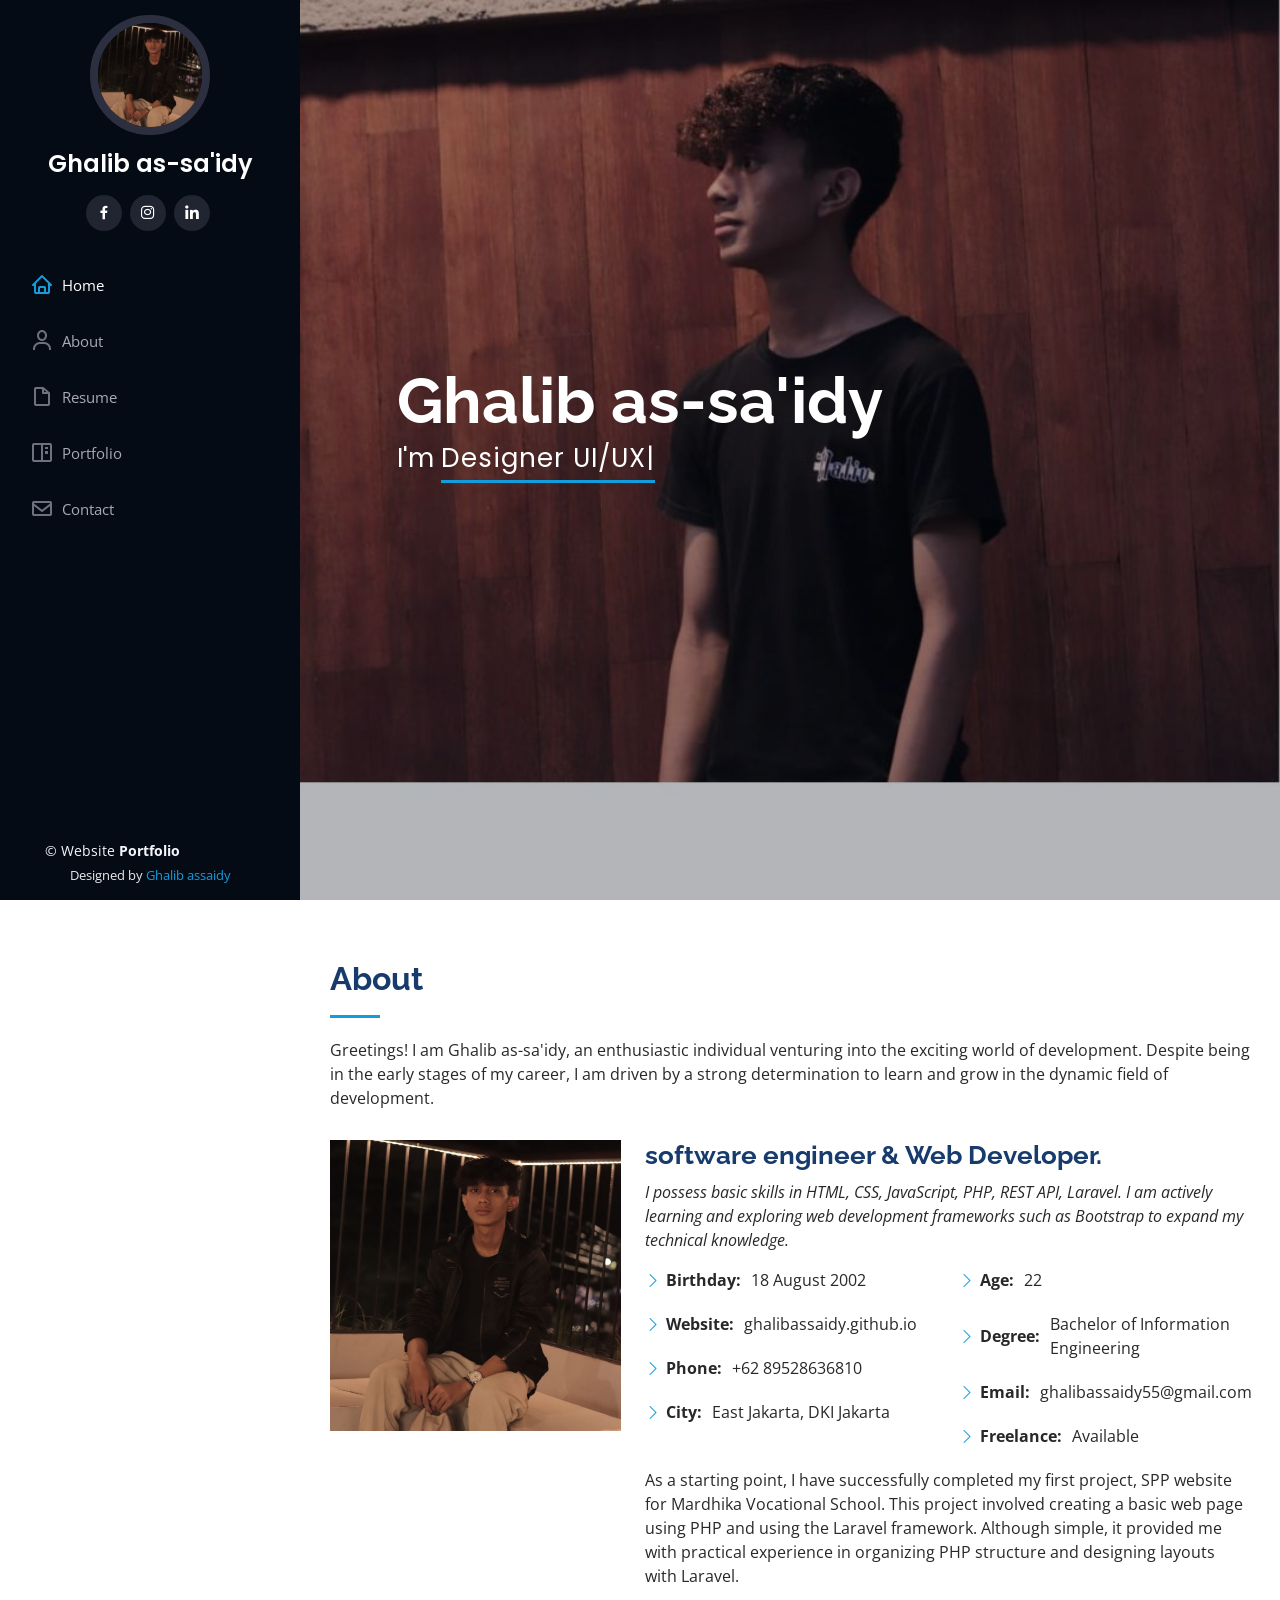
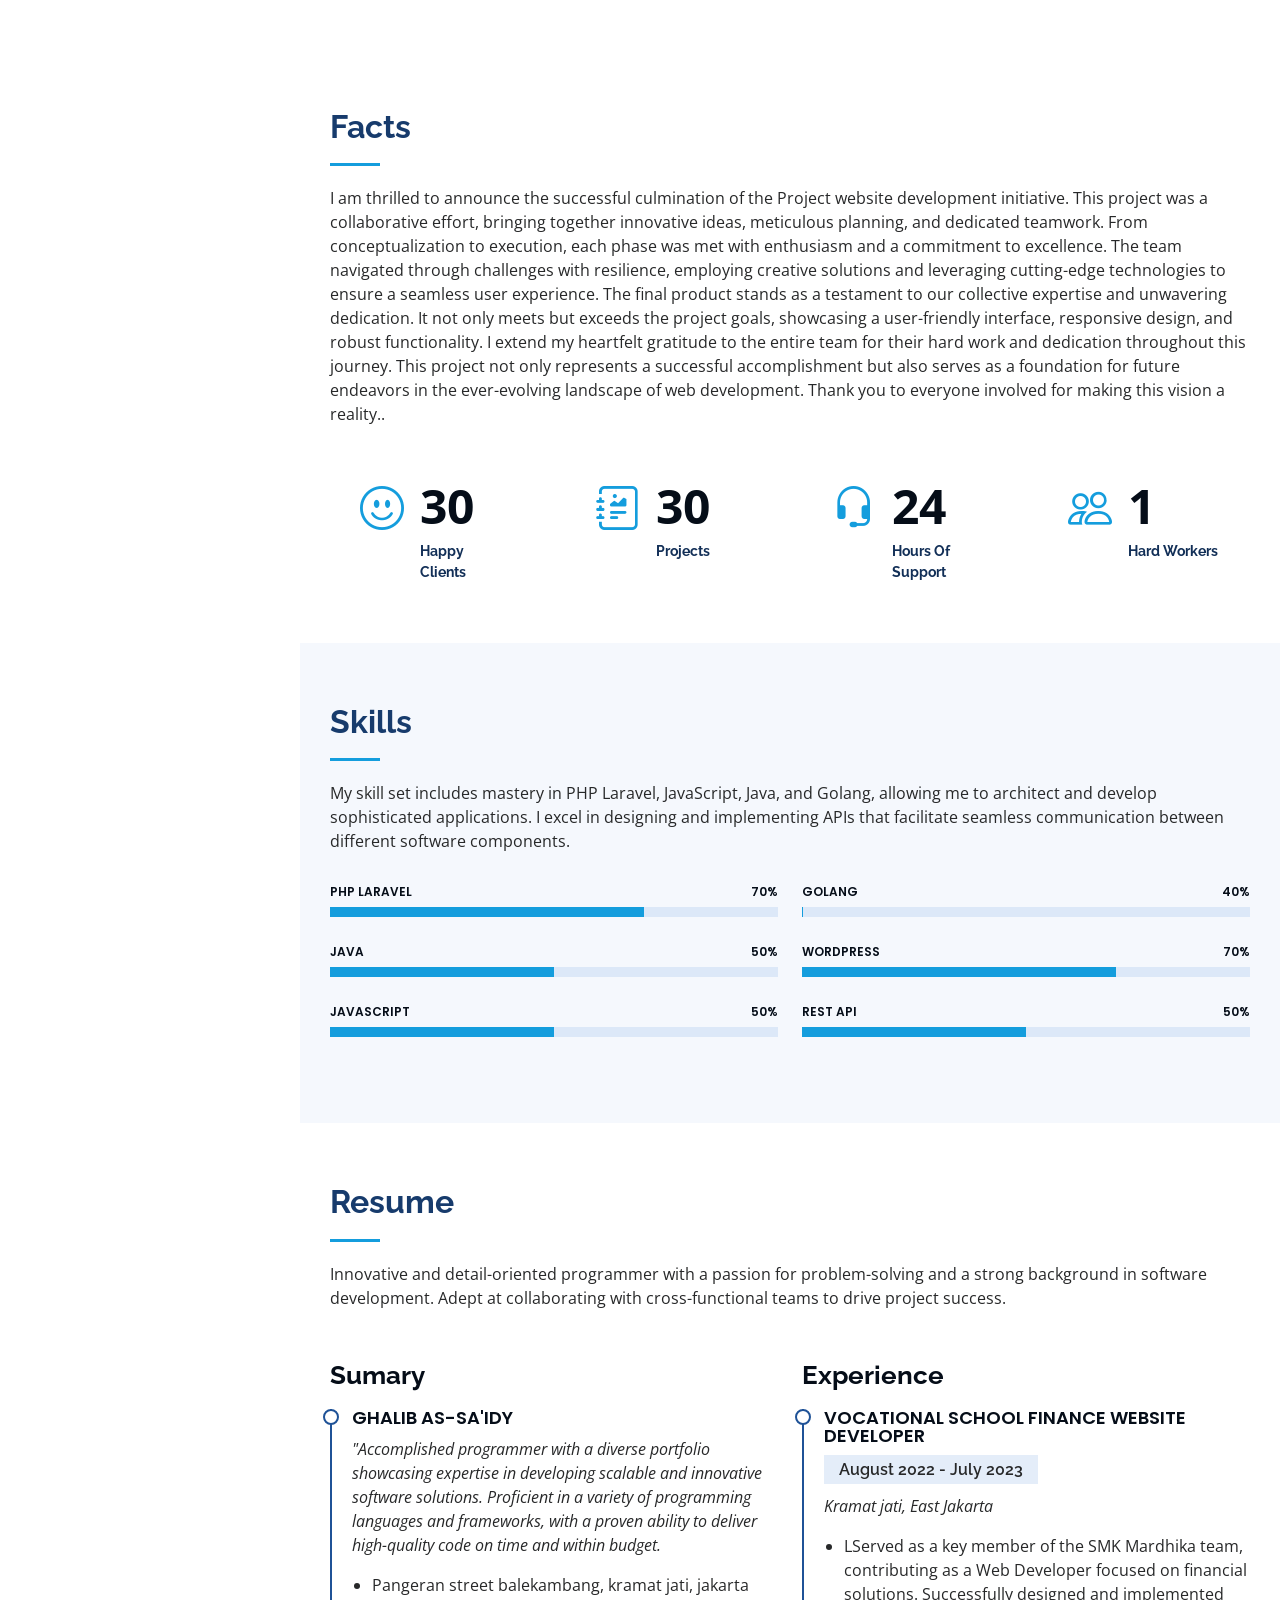
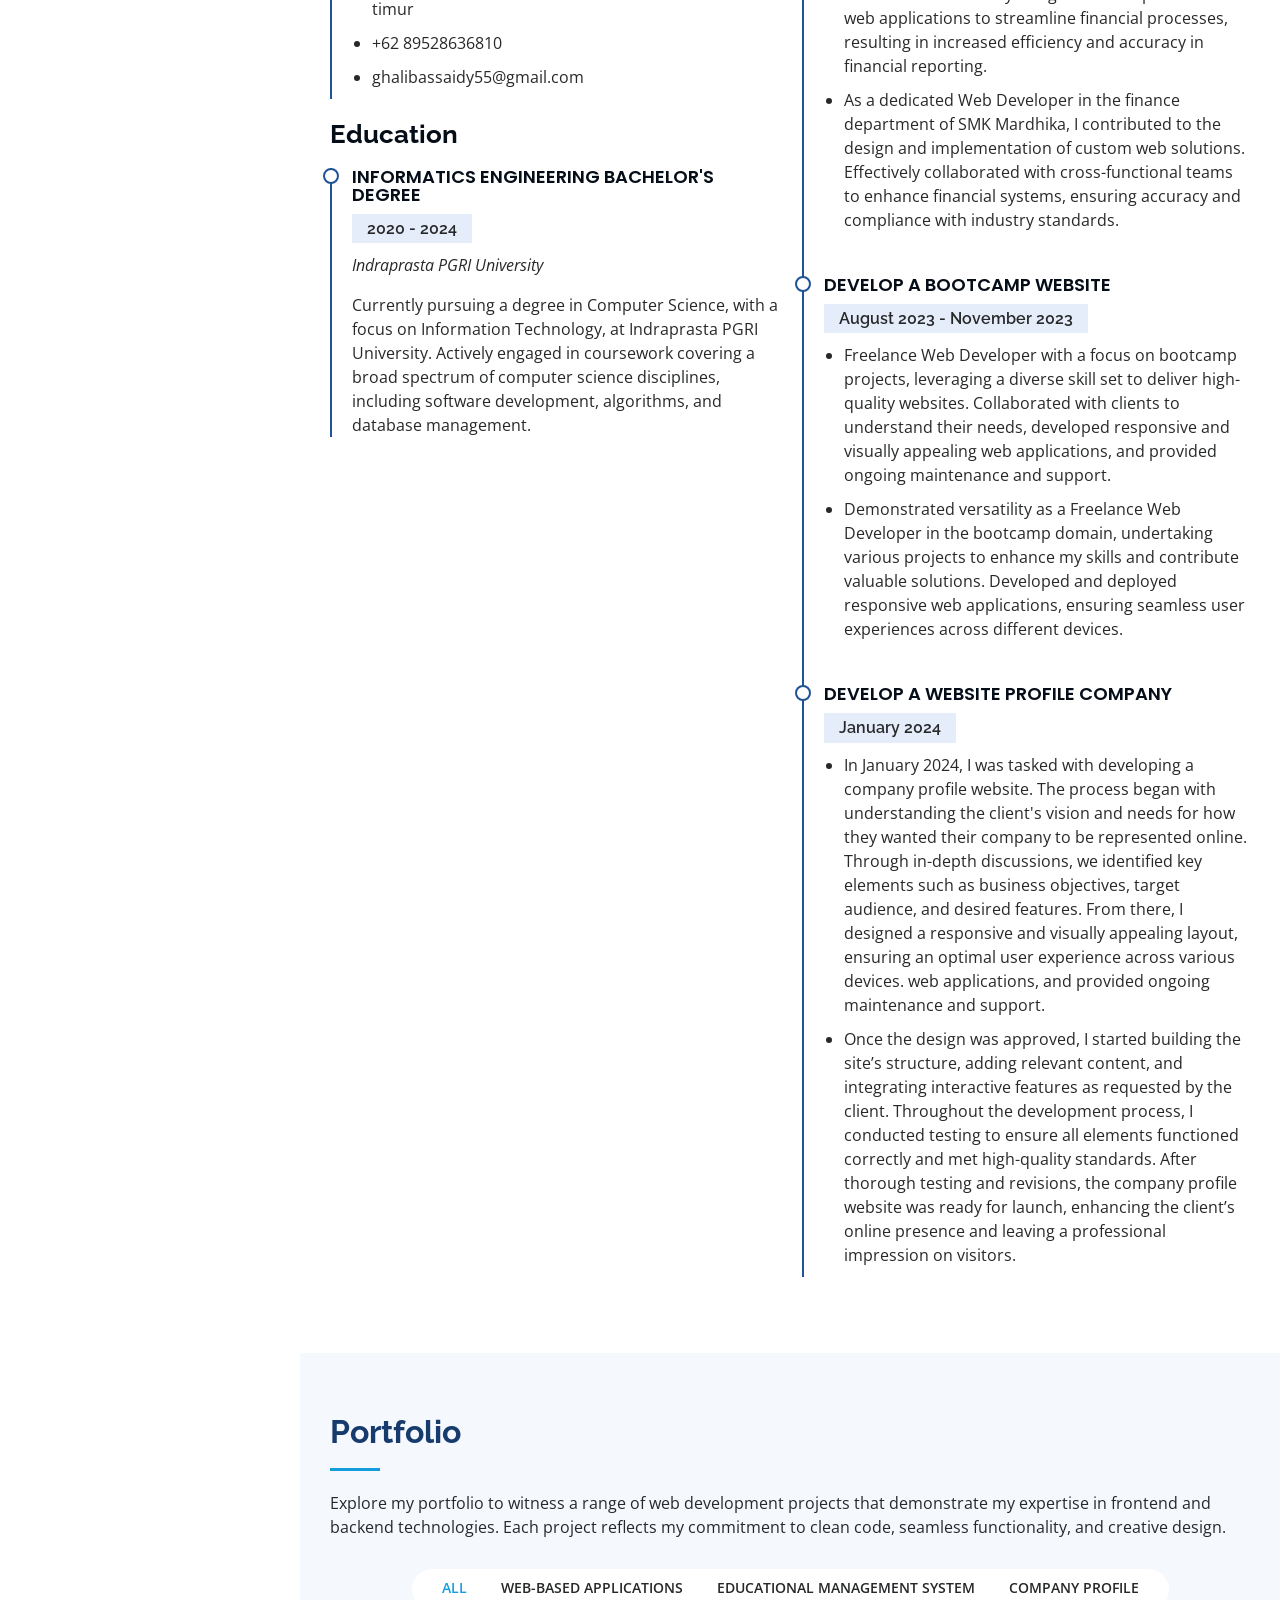
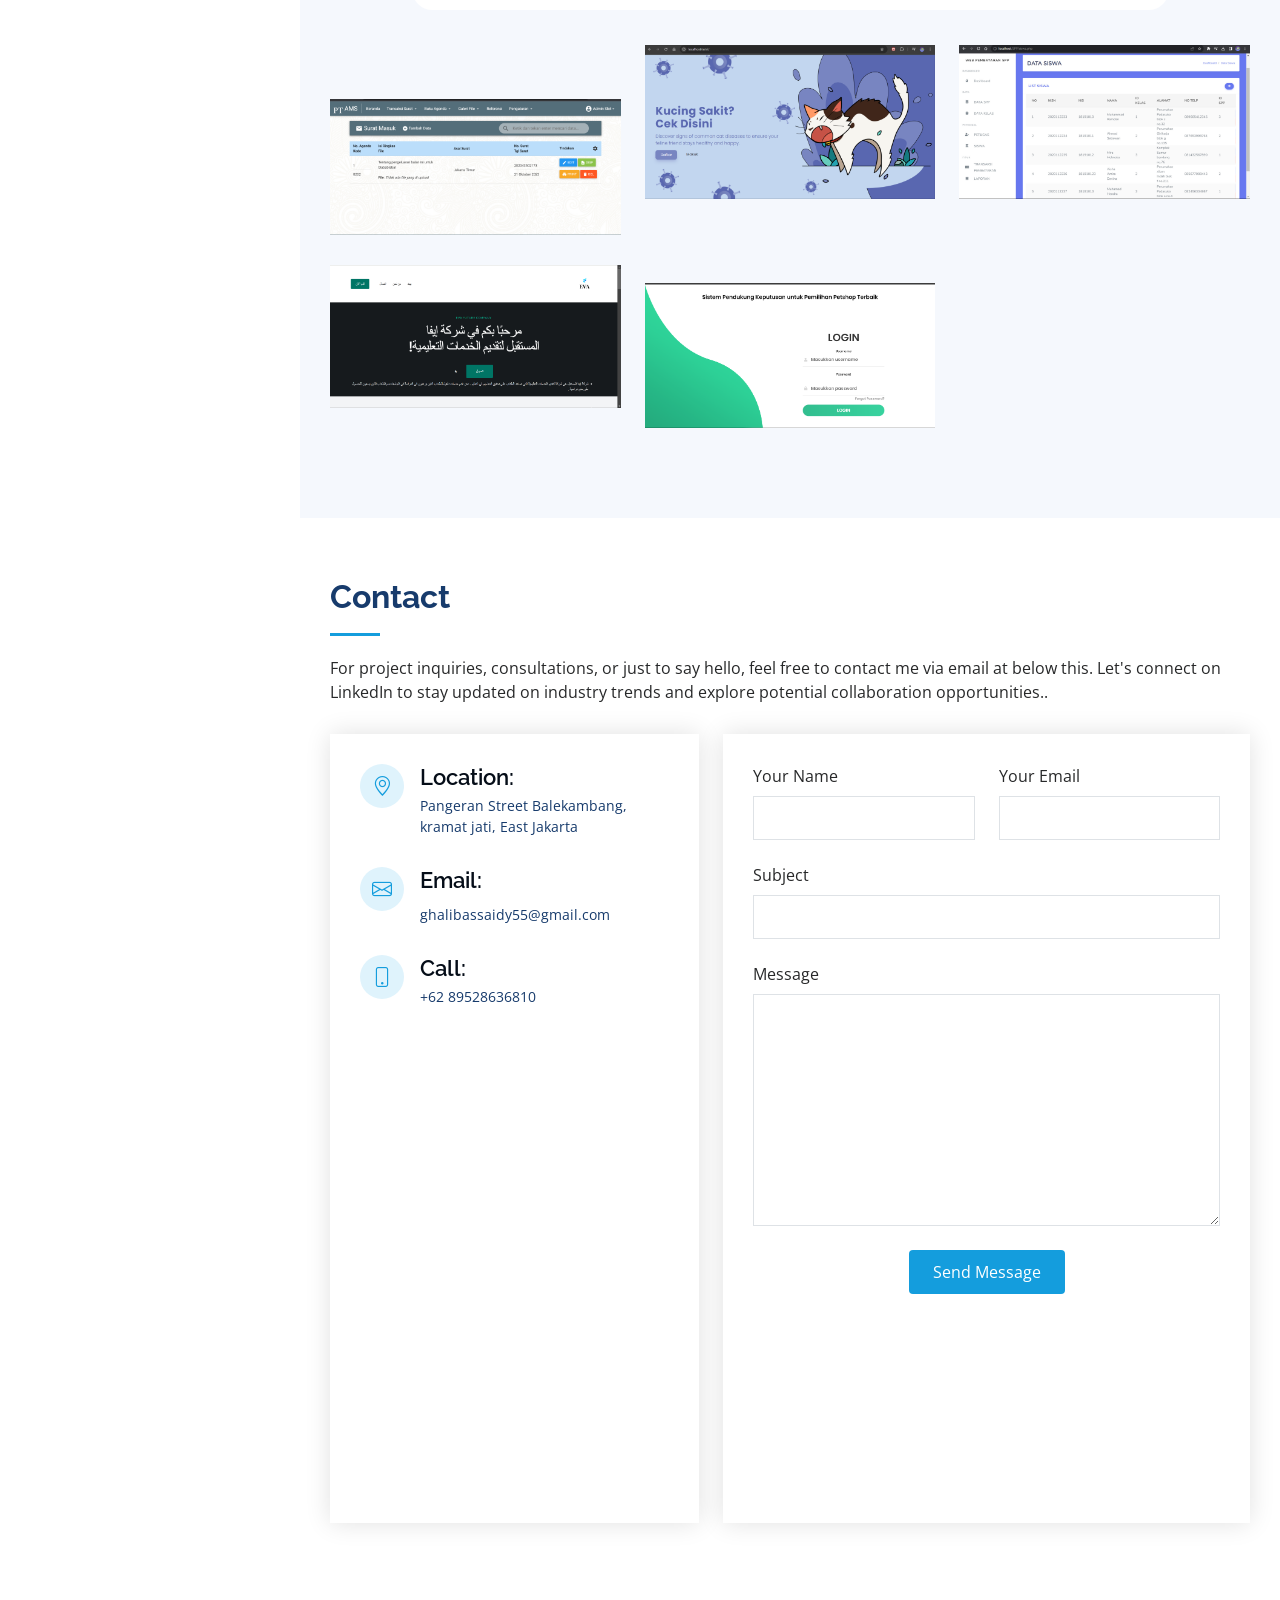
==== commit 56bf8326: "update Portofolio" ====
--- a/index.html
+++ b/index.html
@@ -202,46 +202,46 @@
                         <div class="progress">
                             <span class="skill">PHP Laravel <i class="val">70%</i></span>
                             <div class="progress-bar-wrap">
-                                <div class="progress-bar" role="progressbar" aria-valuenow="100" aria-valuemin="0" aria-valuemax="100"></div>
+                                <div class="progress-bar" role="progressbar" aria-valuenow="70" aria-valuemin="0" aria-valuemax="70"></div>
                             </div>
                         </div>
 
                         <div class="progress">
                             <span class="skill">Java <i class="val">50%</i></span>
                             <div class="progress-bar-wrap">
-                                <div class="progress-bar" role="progressbar" aria-valuenow="70" aria-valuemin="0" aria-valuemax="100"></div>
+                                <div class="progress-bar" role="progressbar" aria-valuenow="50" aria-valuemin="0" aria-valuemax="100"></div>
                             </div>
                         </div>
 
                         <div class="progress">
                             <span class="skill">JavaScript <i class="val">50%</i></span>
                             <div class="progress-bar-wrap">
-                                <div class="progress-bar" role="progressbar" aria-valuenow="75" aria-valuemin="0" aria-valuemax="100"></div>
-                            </div>
-                        </div>
-
-                    </div>
-
-                    <div class="col-lg-6" data-aos="fade-up" data-aos-delay="100">
+                                <div class="progress-bar" role="progressbar" aria-valuenow="50" aria-valuemin="0" aria-valuemax="100"></div>
+                            </div>
+                        </div>
+
+                    </div>
+
+                    <div class="col-lg-6" data-aos="fade-up" data-aos-delay="40">
 
                         <div class="progress">
                             <span class="skill">Golang <i class="val">40%</i></span>
                             <div class="progress-bar-wrap">
-                                <div class="progress-bar" role="progressbar" aria-valuenow="70" aria-valuemin="0" aria-valuemax="100"></div>
+                                <div class="progress-bar" role="progressbar" aria-valuenow="4   0" aria-valuemin="0" aria-valuemax="100"></div>
                             </div>
                         </div>
 
                         <div class="progress">
                             <span class="skill">WordPress <i class="val">70%</i></span>
                             <div class="progress-bar-wrap">
-                                <div class="progress-bar" role="progressbar" aria-valuenow="90" aria-valuemin="0" aria-valuemax="100"></div>
+                                <div class="progress-bar" role="progressbar" aria-valuenow="70" aria-valuemin="0" aria-valuemax="100"></div>
                             </div>
                         </div>
 
                         <div class="progress">
                             <span class="skill">Rest API <i class="val">50%</i></span>
                             <div class="progress-bar-wrap">
-                                <div class="progress-bar" role="progressbar" aria-valuenow="60" aria-valuemin="0" aria-valuemax="100"></div>
+                                <div class="progress-bar" role="progressbar" aria-valuenow="50" aria-valuemin="0" aria-valuemax="100"></div>
                             </div>
                         </div>
 
@@ -288,7 +288,7 @@
                         <h3 class="resume-title">Experience</h3>
                         <div class="resume-item">
                             <h4>Vocational School Finance Website developer</h4>
-                            <h5>August 2022 - October 2024</h5>
+                            <h5>August 2022 - July 2023</h5>
                             <p><em>Kramat jati, East Jakarta</em></p>
                             <ul>
                                 <li>LServed as a key member of the SMK Mardhika team, contributing as a Web Developer focused on financial solutions. Successfully designed and implemented web applications to streamline financial processes, resulting in increased
@@ -299,8 +299,8 @@
                         </div>
                         <div class="resume-item">
                             <h4>Develop a bootcamp website</h4>
-                            <h5>November 2023 - Present</h5>
-                            <p><em>Freelance</em></p>
+                            <h5>August 2023 - November 2023</h5>
+                           
                             <ul>
                                 <li>Freelance Web Developer with a focus on bootcamp projects, leveraging a diverse skill set to deliver high-quality websites. Collaborated with clients to understand their needs, developed responsive and visually appealing
                                     web applications, and provided ongoing maintenance and support.</li>
@@ -308,6 +308,16 @@
                                     seamless user experiences across different devices.</li>
                             </ul>
                         </div>
+                        <div class="resume-item">
+                            <h4>Develop a website profile company</h4>
+                            <h5>January 2024</h5>
+                          
+                            <ul>
+                                <li>In January 2024, I was tasked with developing a company profile website. The process began with understanding the client's vision and needs for how they wanted their company to be represented online. Through in-depth discussions, we identified key elements such as business objectives, target audience, and desired features. From there, I designed a responsive and visually appealing layout, ensuring an optimal user experience across various devices.
+                                    web applications, and provided ongoing maintenance and support.</li>
+                                <li>Once the design was approved, I started building the site’s structure, adding relevant content, and integrating interactive features as requested by the client. Throughout the development process, I conducted testing to ensure all elements functioned correctly and met high-quality standards. After thorough testing and revisions, the company profile website was ready for launch, enhancing the client’s online presence and leaving a professional impression on visitors.</li>
+                            </ul>
+                        </div>
                     </div>
                 </div>
 
@@ -328,16 +338,16 @@
                     <div class="col-lg-12 d-flex justify-content-center">
                         <ul id="portfolio-flters">
                             <li data-filter="*" class="filter-active">All</li>
-                            <li data-filter=".filter-web">Web</li>
-                            <li data-filter=".filter-Game">Game</li>
-                            <li data-filter=".filter-etc">etc</li>
+                            <li data-filter=".filter-web">Web-based Applications</li>
+                            <li data-filter=".filter-Educational">Educational Management System</li>
+                            <li data-filter=".filter-Company">Company Profile</li>
                         </ul>
                     </div>
                 </div>
 
                 <div class="row portfolio-container" data-aos="fade-up" data-aos-delay="100">
 
-                    <div class="col-lg-4 col-md-6 portfolio-item filter-Game">
+                    <div class="col-lg-4 col-md-6 portfolio-item filter-Educational">
                         <div class="portfolio-wrap">
                             <img src="assets/img/portfolio/portfolio-1.jpg" class="img-fluid" alt="">
                             <div class="portfolio-links">
@@ -349,29 +359,29 @@
 
                     <div class="col-lg-4 col-md-6 portfolio-item filter-web">
                         <div class="portfolio-wrap">
-                            <img src="assets/img/portfolio/portfolio-2.jpg" class="img-fluid" alt="">
-                            <div class="portfolio-links">
-                                <a href="assets/img/portfolio/portfolio-2.jpg" data-gallery="portfolioGallery" class="portfolio-lightbox" title="Web 3"><i class="bx bx-plus"></i></a>
+                            <img src="assets/img/portfolio/diagnosa/1.png" class="img-fluid" alt="">
+                            <div class="portfolio-links">
+                                <a href="assets/img/portfolio/diagnosa/1.png" data-gallery="portfolioGallery" class="portfolio-lightbox" title="Web 3"><i class="bx bx-plus"></i></a>
                                 <a href="portfolio-details.html" title="More Details"><i class="bx bx-link"></i></a>
                             </div>
                         </div>
                     </div>
 
-                    <div class="col-lg-4 col-md-6 portfolio-item filter-Game">
-                        <div class="portfolio-wrap">
-                            <img src="assets/img/portfolio/portfolio-3.jpg" class="img-fluid" alt="">
-                            <div class="portfolio-links">
-                                <a href="assets/img/portfolio/portfolio-3.jpg" data-gallery="portfolioGallery" class="portfolio-lightbox" title="App 2"><i class="bx bx-plus"></i></a>
+                    <div class="col-lg-4 col-md-6 portfolio-item filter-Educational">
+                        <div class="portfolio-wrap">
+                            <img src="assets/img/portfolio/spp/portfolio-details-10.jpg" class="img-fluid" alt="">
+                            <div class="portfolio-links">
+                                <a href="assets/img/portfolio//spp/portfolio-details-10.jpg" data-gallery="portfolioGallery" class="portfolio-lightbox" title="App 2"><i class="bx bx-plus"></i></a>
                                 <a href="portfolio-details3.html" title="More Details"><i class="bx bx-link"></i></a>
                             </div>
                         </div>
                     </div>
 
-                    <div class="col-lg-4 col-md-6 portfolio-item filter-Game">
-                        <div class="portfolio-wrap">
-                            <img src="assets/img/portfolio/portfolio-4.jpg" class="img-fluid" alt="">
-                            <div class="portfolio-links">
-                                <a href="assets/img/portfolio/portfolio-4.jpg" data-gallery="portfolioGallery" class="portfolio-lightbox" title="Card 2"><i class="bx bx-plus"></i></a>
+                    <div class="col-lg-4 col-md-6 portfolio-item filter-Educational">
+                        <div class="portfolio-wrap">
+                            <img src="assets/img/portfolio/ams/portfolio-details-19.png" class="img-fluid" alt="">
+                            <div class="portfolio-links">
+                                <a href="assets/img/portfolio/ams/portfolio-details-20.png" data-gallery="portfolioGallery" class="portfolio-lightbox" title="Card 2"><i class="bx bx-plus"></i></a>
                                 <a href="portfolio-details4.html" title="More Details"><i class="bx bx-link"></i></a>
                             </div>
                         </div>
@@ -379,15 +389,15 @@
 
                     <div class="col-lg-4 col-md-6 portfolio-item filter-web">
                         <div class="portfolio-wrap">
-                            <img src="assets/img/portfolio/portfolio-5.jpg" class="img-fluid" alt="">
-                            <div class="portfolio-links">
-                                <a href="assets/img/portfolio/portfolio-5.jpg" data-gallery="portfolioGallery" class="portfolio-lightbox" title="Web 2"><i class="bx bx-plus"></i></a>
+                            <img src="assets/img/portfolio/huda/Login.png" class="img-fluid" alt="">
+                            <div class="portfolio-links">
+                                <a href="assets/img/portfolio/huda/Login.png" data-gallery="portfolioGallery" class="portfolio-lightbox" title="Web 2"><i class="bx bx-plus"></i></a>
                                 <a href="portfolio-details2.html" title="More Details"><i class="bx bx-link"></i></a>
                             </div>
                         </div>
                     </div>
 
-                    <div class="col-lg-4 col-md-6 portfolio-item filter-etc">
+                    <div class="col-lg-4 col-md-6 portfolio-item filter-Company">
                         <div class="portfolio-wrap">
                             <img src="assets/img/portfolio/portfolio-6.jpg" class="img-fluid" alt="">
                             <div class="portfolio-links">
@@ -397,31 +407,31 @@
                         </div>
                     </div>
 
-                    <div class="col-lg-4 col-md-6 portfolio-item filter-etc">
-                        <div class="portfolio-wrap">
-                            <img src="assets/img/portfolio/portfolio-7.jpg" class="img-fluid" alt="">
-                            <div class="portfolio-links">
-                                <a href="assets/img/portfolio/portfolio-7.jpg" data-gallery="portfolioGallery" class="portfolio-lightbox" title="Card 1"><i class="bx bx-plus"></i></a>
+                    <div class="col-lg-4 col-md-6 portfolio-item filter-Company">
+                        <div class="portfolio-wrap">
+                            <img src="assets/img/portfolio/evafuture/1.png" class="img-fluid" alt="">
+                            <div class="portfolio-links">
+                                <a href="assets/img/portfolio/evafuture/1.png" data-gallery="portfolioGallery" class="portfolio-lightbox" title="Card 1"><i class="bx bx-plus"></i></a>
                                 <a href="portfolio-details6.html" title="More Details"><i class="bx bx-link"></i></a>
                             </div>
                         </div>
                     </div>
 
-                    <div class="col-lg-4 col-md-6 portfolio-item filter-etc">
-                        <div class="portfolio-wrap">
-                            <img src="assets/img/portfolio/portfolio-8.png" class="img-fluid" alt="">
-                            <div class="portfolio-links">
-                                <a href="assets/img/portfolio/portfolio-8.png" data-gallery="portfolioGallery" class="portfolio-lightbox" title="Card 3"><i class="bx bx-plus"></i></a>
+                    <!-- <div class="col-lg-4 col-md-6 portfolio-item filter-Company">
+                        <div class="portfolio-wrap">
+                            <img src="assets/img/portfolio/evafuture/1.png" class="img-fluid" alt="">
+                            <div class="portfolio-links">
+                                <a href="assets/img/portfolio/evafuture/2.png" data-gallery="portfolioGallery" class="portfolio-lightbox" title="Card 3"><i class="bx bx-plus"></i></a>
                                 <a href="portfolio-details7.html" title="More Details"><i class="bx bx-link"></i></a>
                             </div>
                         </div>
-                    </div>
+                    </div> -->
 
                     <div class="col-lg-4 col-md-6 portfolio-item filter-web">
                         <div class="portfolio-wrap">
-                            <img src="assets/img/portfolio/portfolio-9.jpg" class="img-fluid" alt="">
-                            <div class="portfolio-links">
-                                <a href="assets/img/portfolio/portfolio-9.jpg" data-gallery="portfolioGallery" class="portfolio-lightbox" title="Web 3"><i class="bx bx-plus"></i></a>
+                            <img src="assets/img/portfolio/petshop/1.png" class="img-fluid" alt="">
+                            <div class="portfolio-links">
+                                <a href="assets/img/portfolio/petshop/2.png" data-gallery="portfolioGallery" class="portfolio-lightbox" title="Web 3"><i class="bx bx-plus"></i></a>
                                 <a href="portfolio-details7.html" title="More Details"><i class="bx bx-link"></i></a>
                             </div>
                         </div>
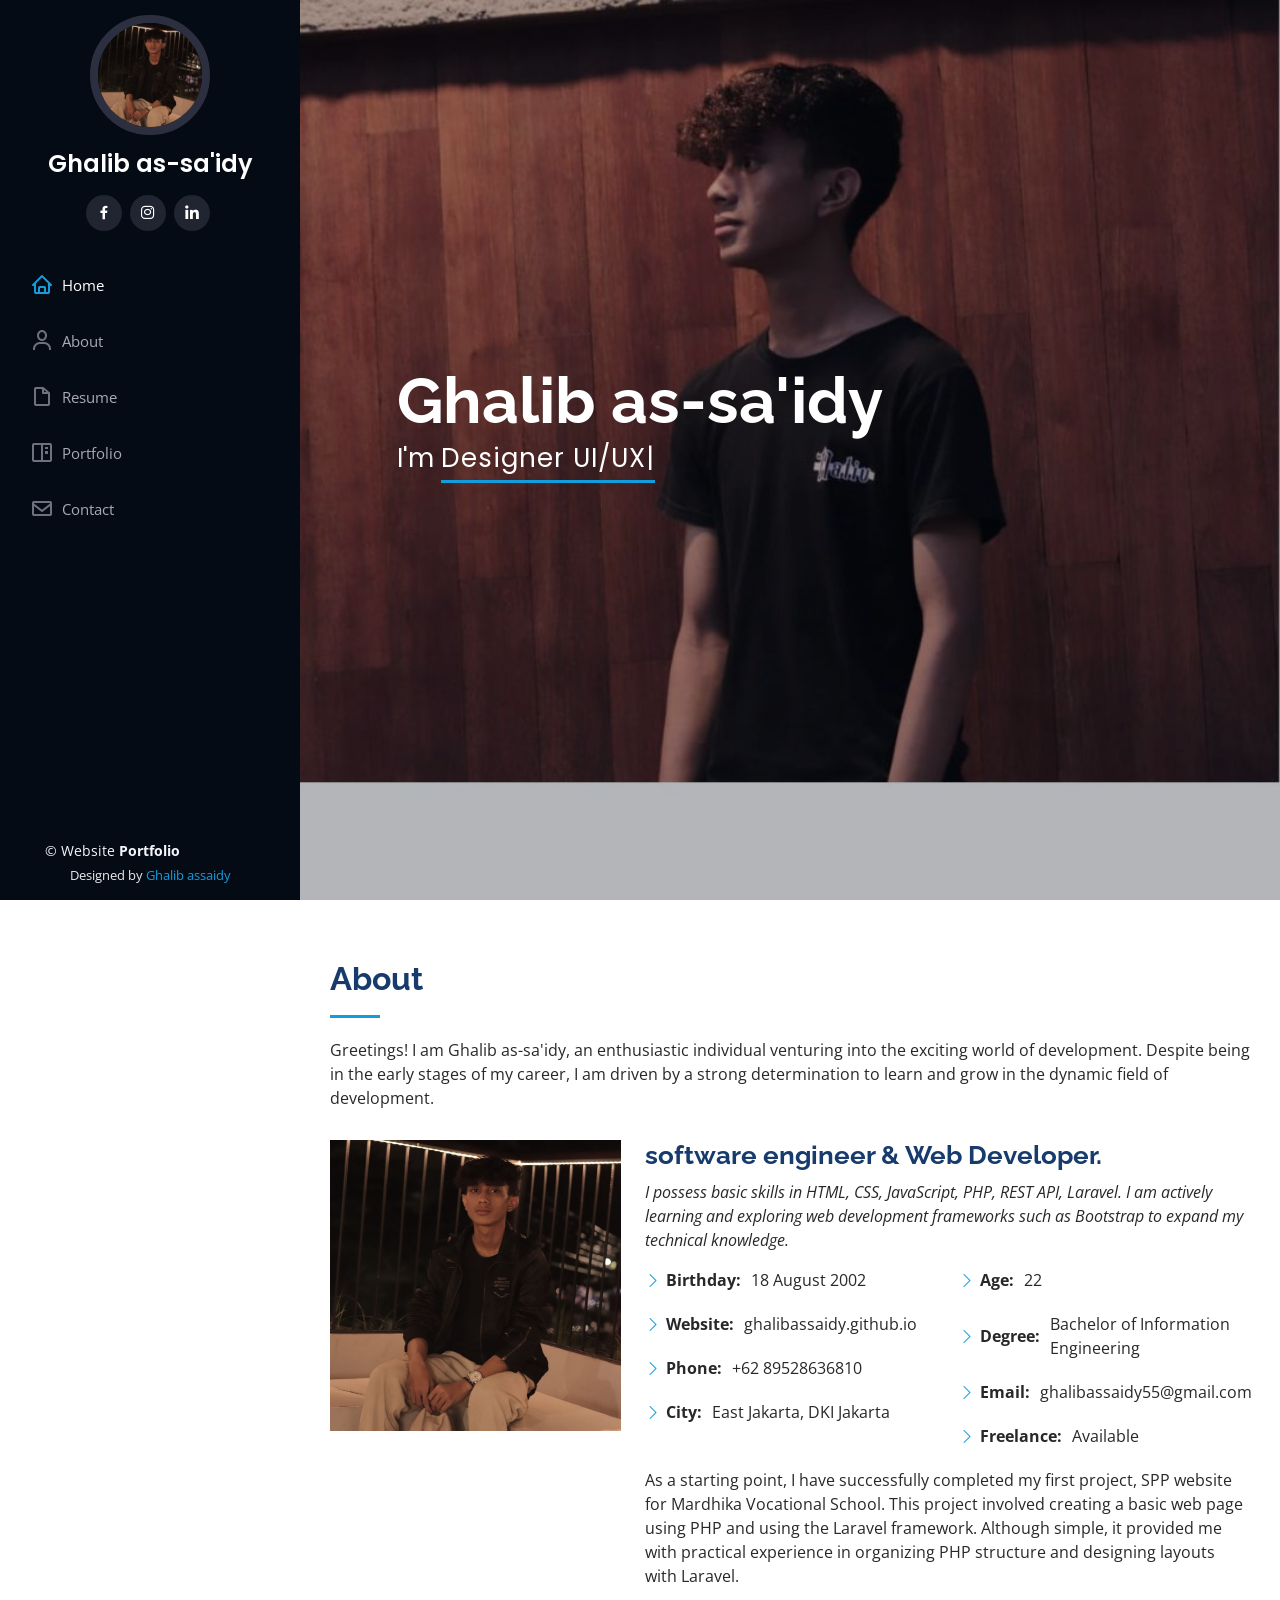
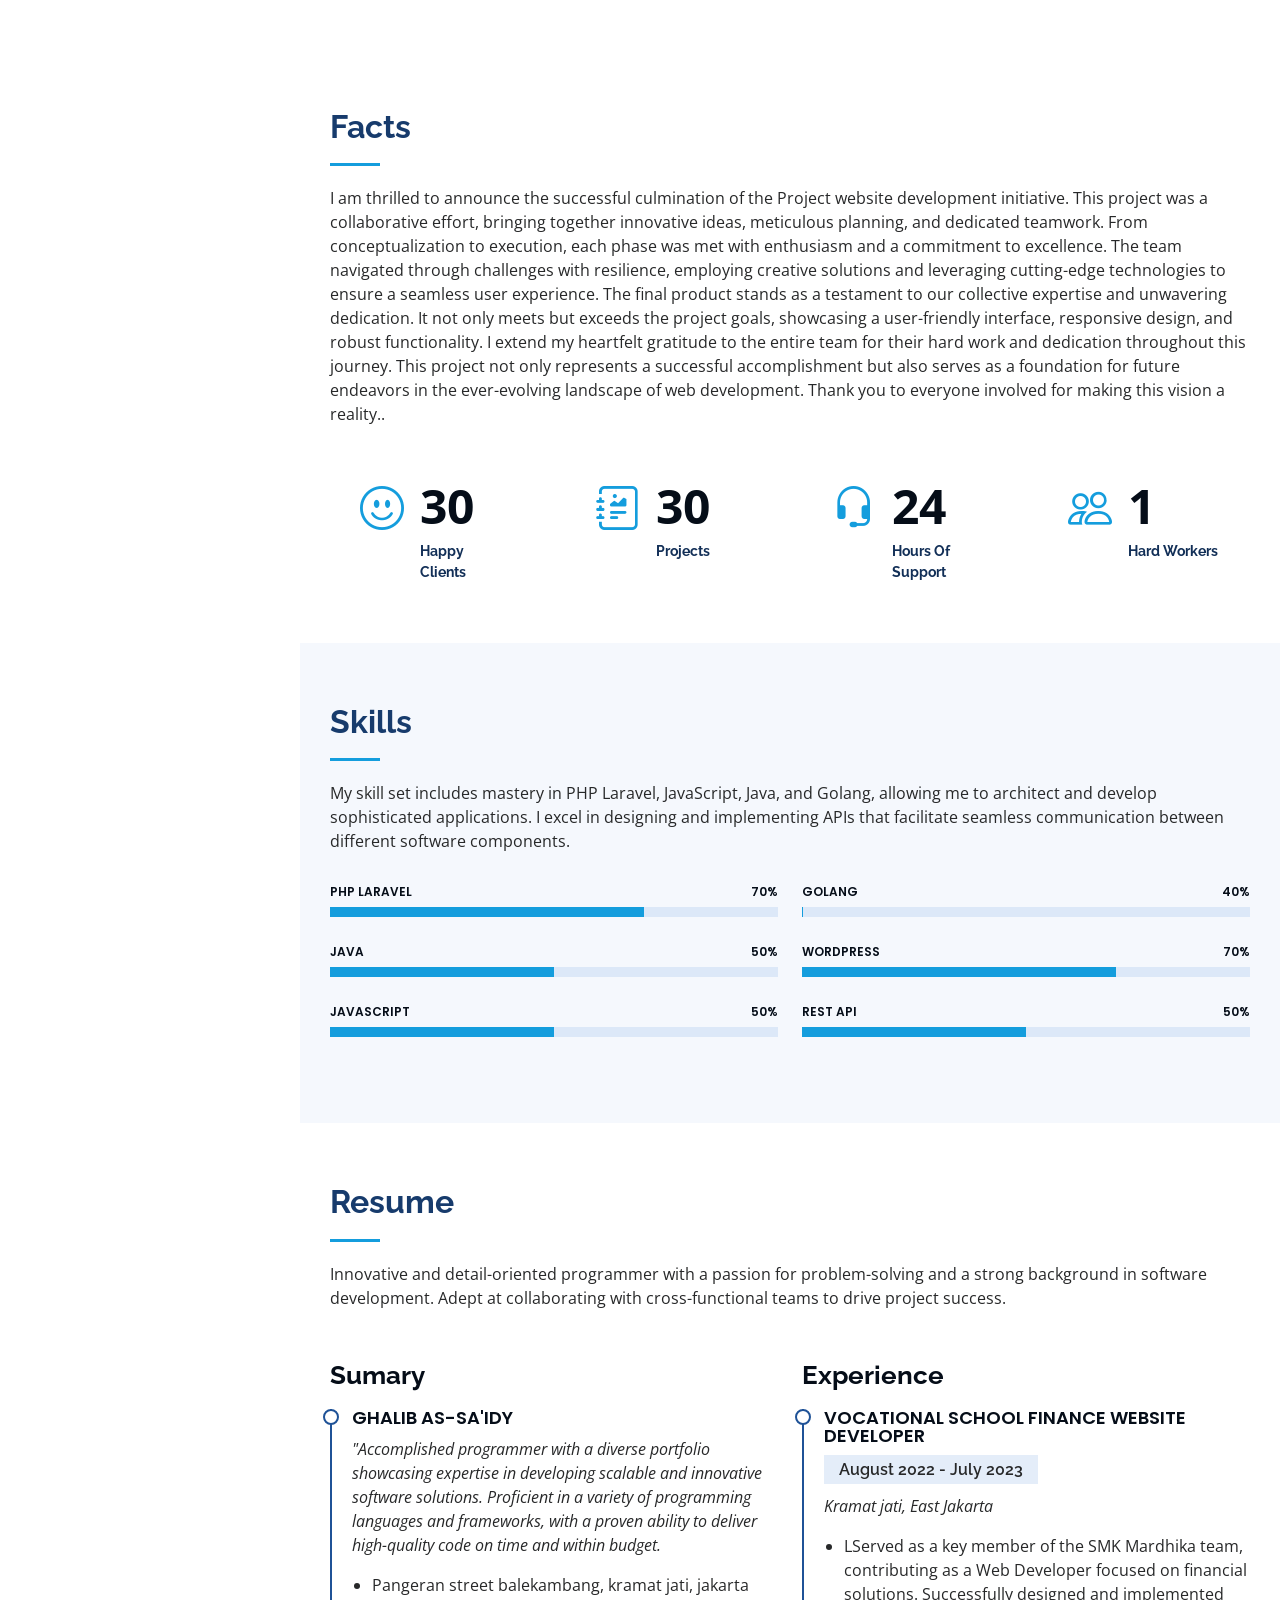
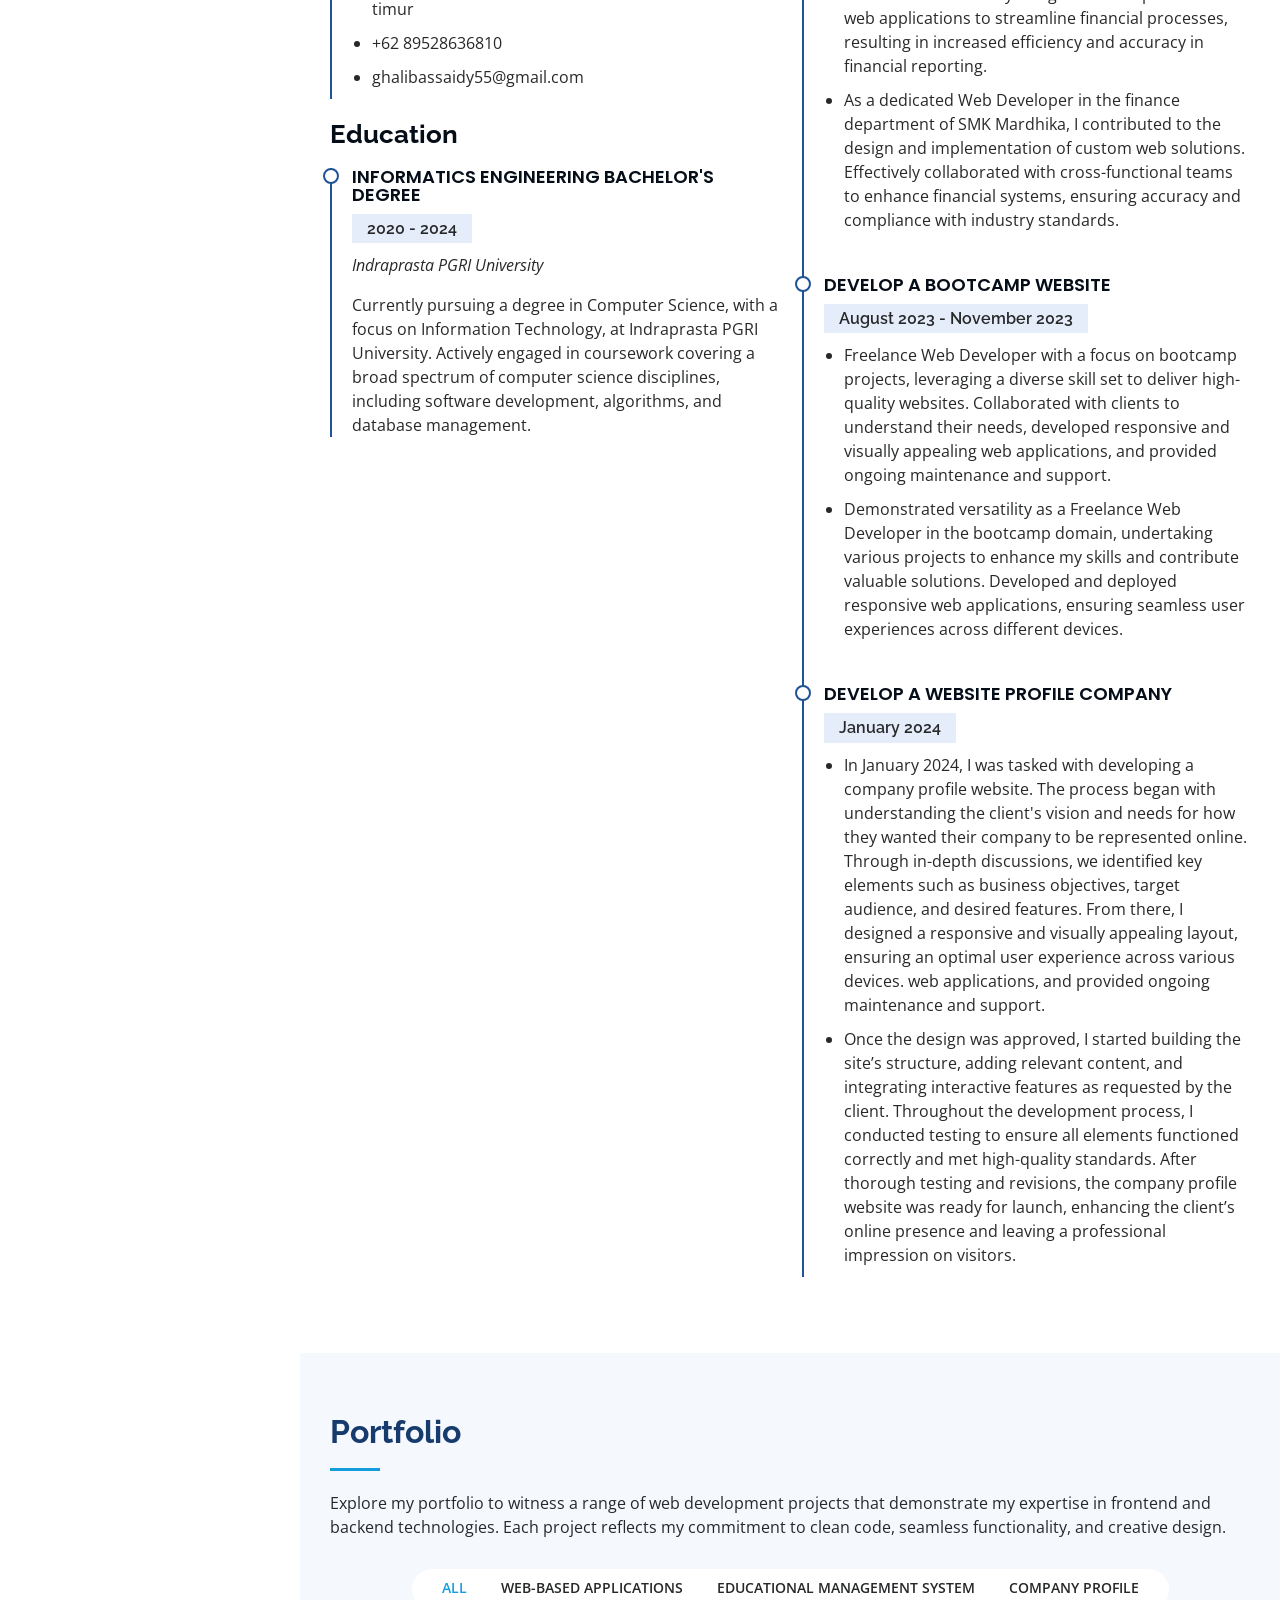
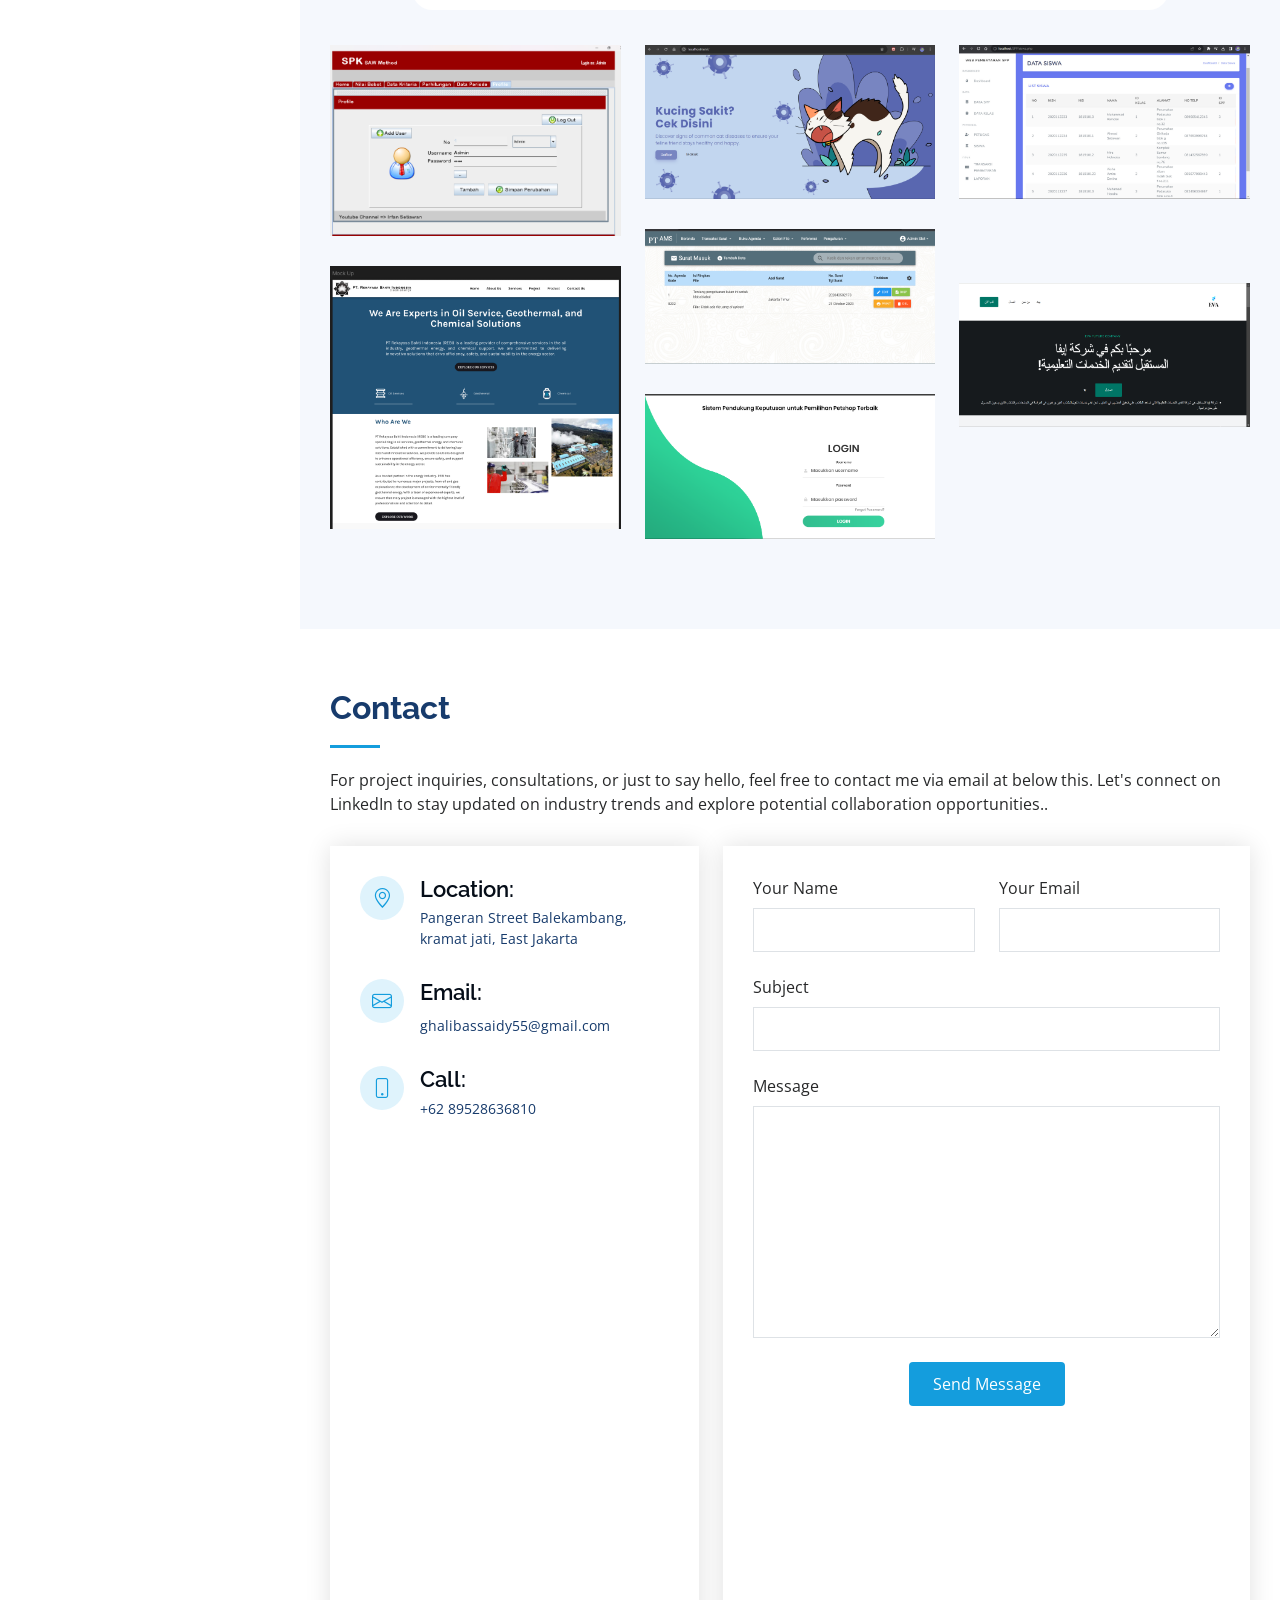
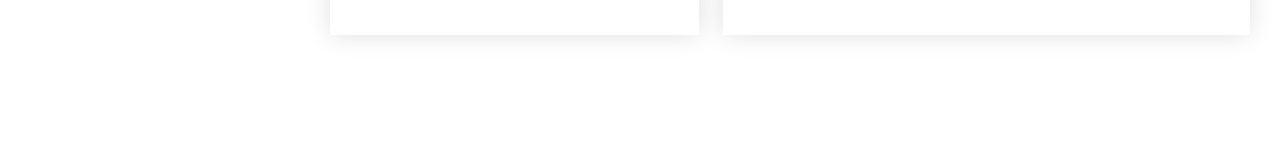
==== commit 6036bf51: "update" ====
--- a/index.html
+++ b/index.html
@@ -349,9 +349,9 @@
 
                     <div class="col-lg-4 col-md-6 portfolio-item filter-Educational">
                         <div class="portfolio-wrap">
-                            <img src="assets/img/portfolio/portfolio-1.jpg" class="img-fluid" alt="">
-                            <div class="portfolio-links">
-                                <a href="assets/img/portfolio/portfolio-1.jpg" data-gallery="portfolioGallery" class="portfolio-lightbox" title="App 1"><i class="bx bx-plus"></i></a>
+                            <img src="assets/img/portfolio/dekstop/1.png" class="img-fluid" alt="">
+                            <div class="portfolio-links">
+                                <a href="assets/img/portfolio/dekstop/1.png" data-gallery="portfolioGallery" class="portfolio-lightbox" title="App 1"><i class="bx bx-plus"></i></a>
                                 <a href="portfolio-details1.html" title="More Details"><i class="bx bx-link"></i></a>
                             </div>
                         </div>
@@ -399,9 +399,9 @@
 
                     <div class="col-lg-4 col-md-6 portfolio-item filter-Company">
                         <div class="portfolio-wrap">
-                            <img src="assets/img/portfolio/portfolio-6.jpg" class="img-fluid" alt="">
-                            <div class="portfolio-links">
-                                <a href="assets/img/portfolio/portfolio-6.jpg" data-gallery="portfolioGallery" class="portfolio-lightbox" title="App 3"><i class="bx bx-plus"></i></a>
+                            <img src="assets/img/portfolio/PT/2.png" class="img-fluid" alt="">
+                            <div class="portfolio-links">
+                                <a href="assets/img/portfolio/PT/2.png" data-gallery="portfolioGallery" class="portfolio-lightbox" title="App 3"><i class="bx bx-plus"></i></a>
                                 <a href="portfolio-details5.html" title="More Details"><i class="bx bx-link"></i></a>
                             </div>
                         </div>
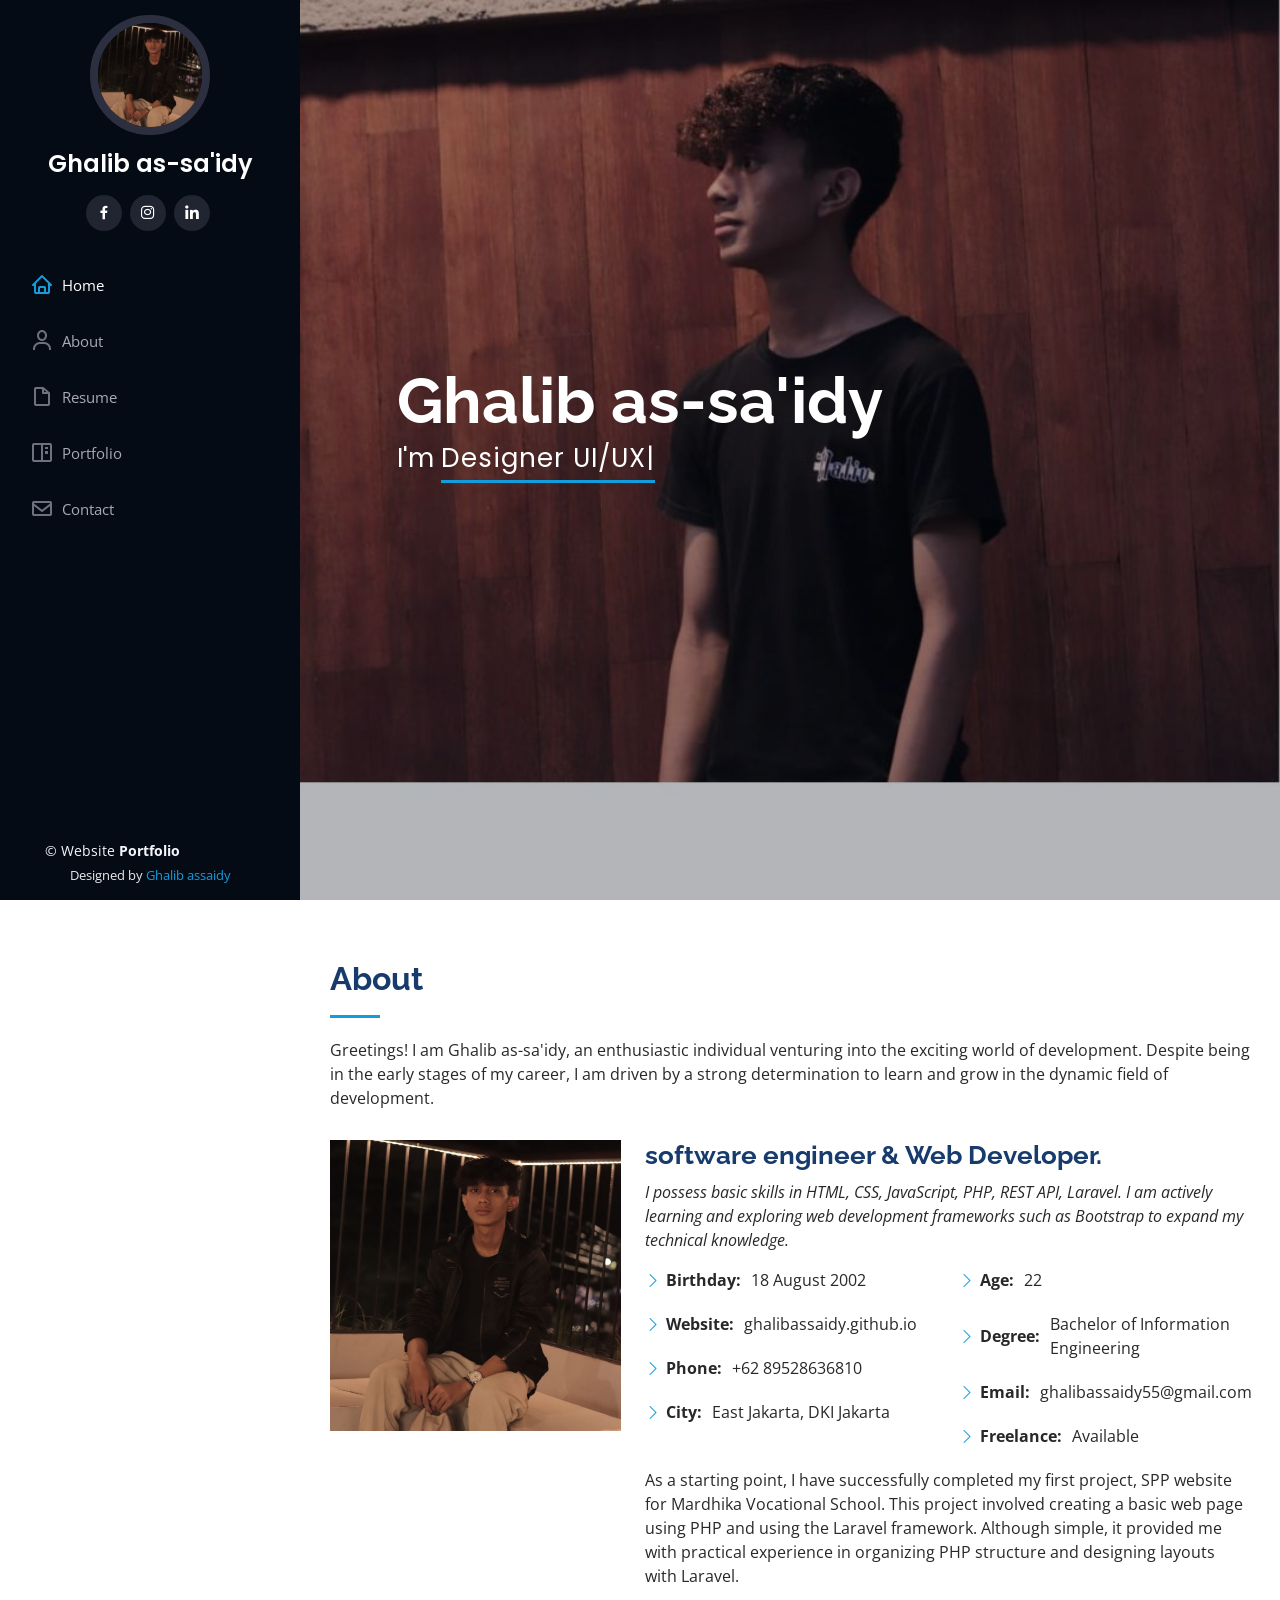
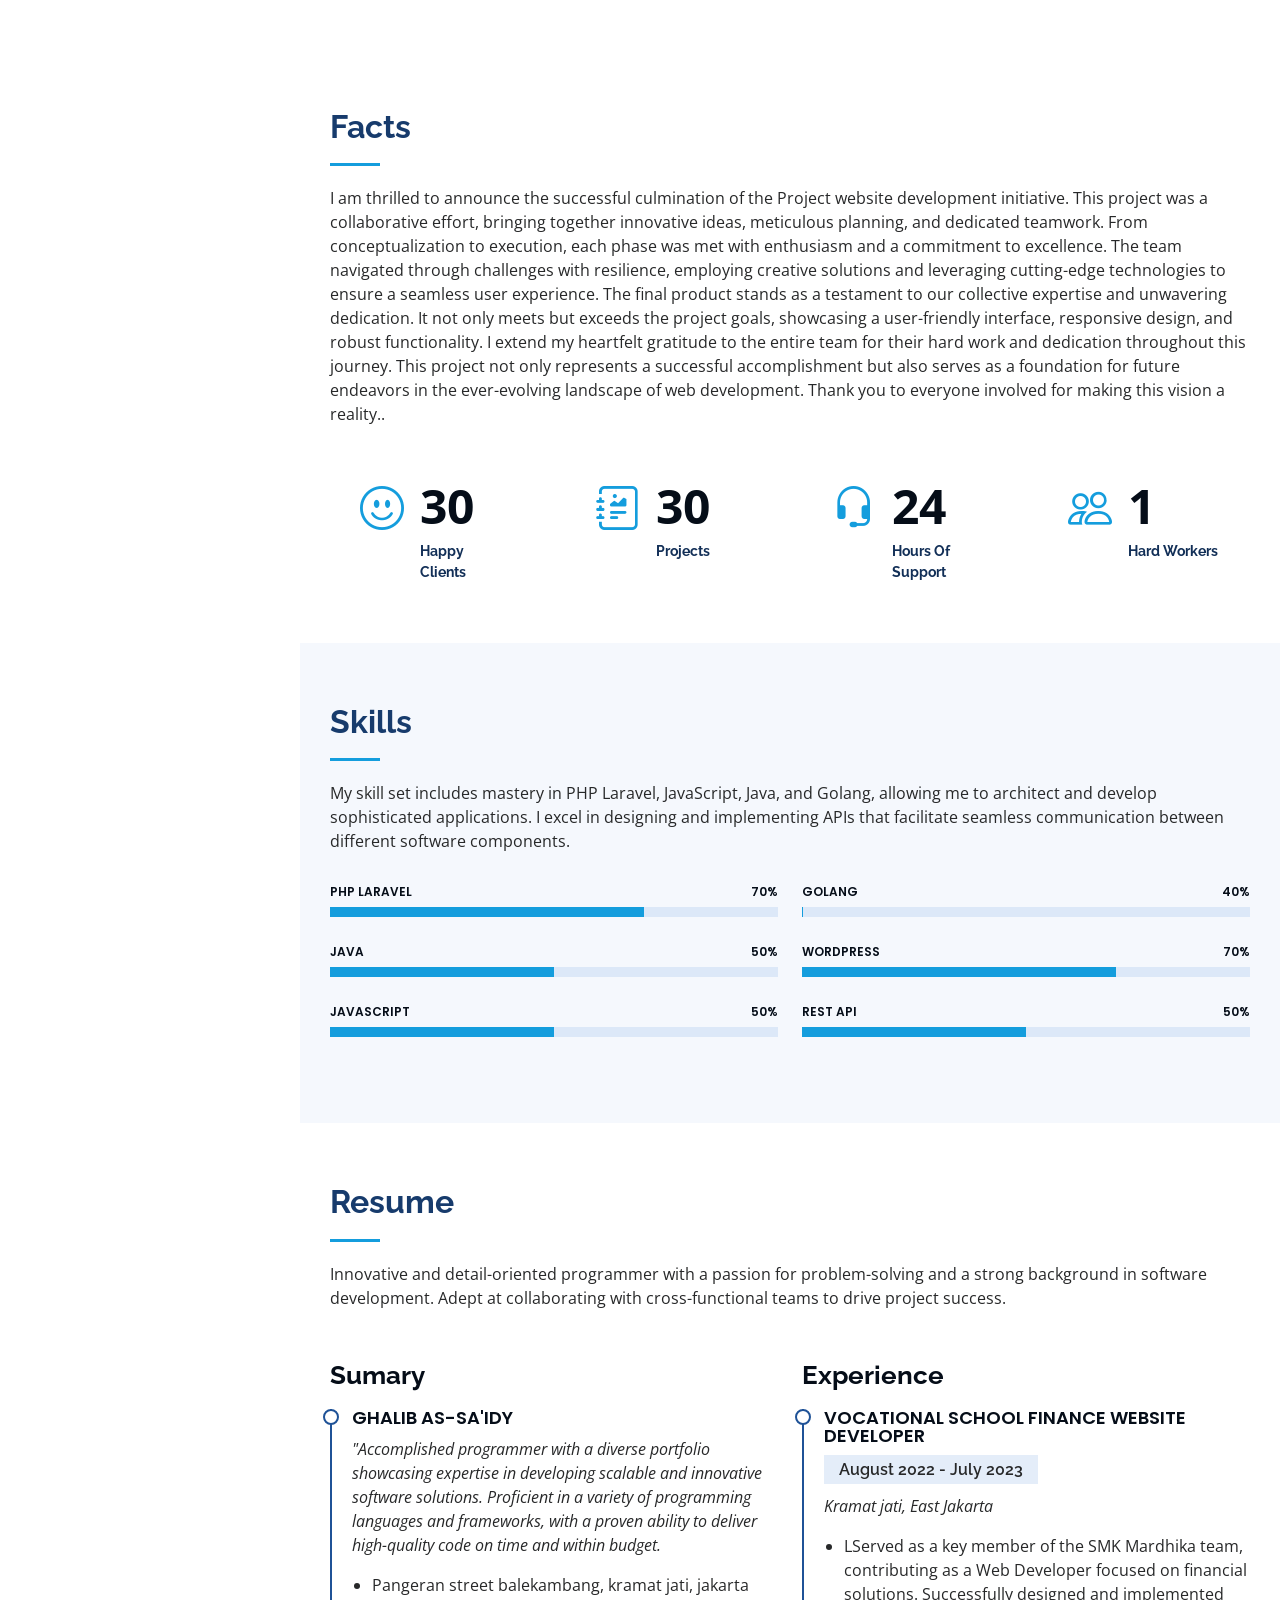
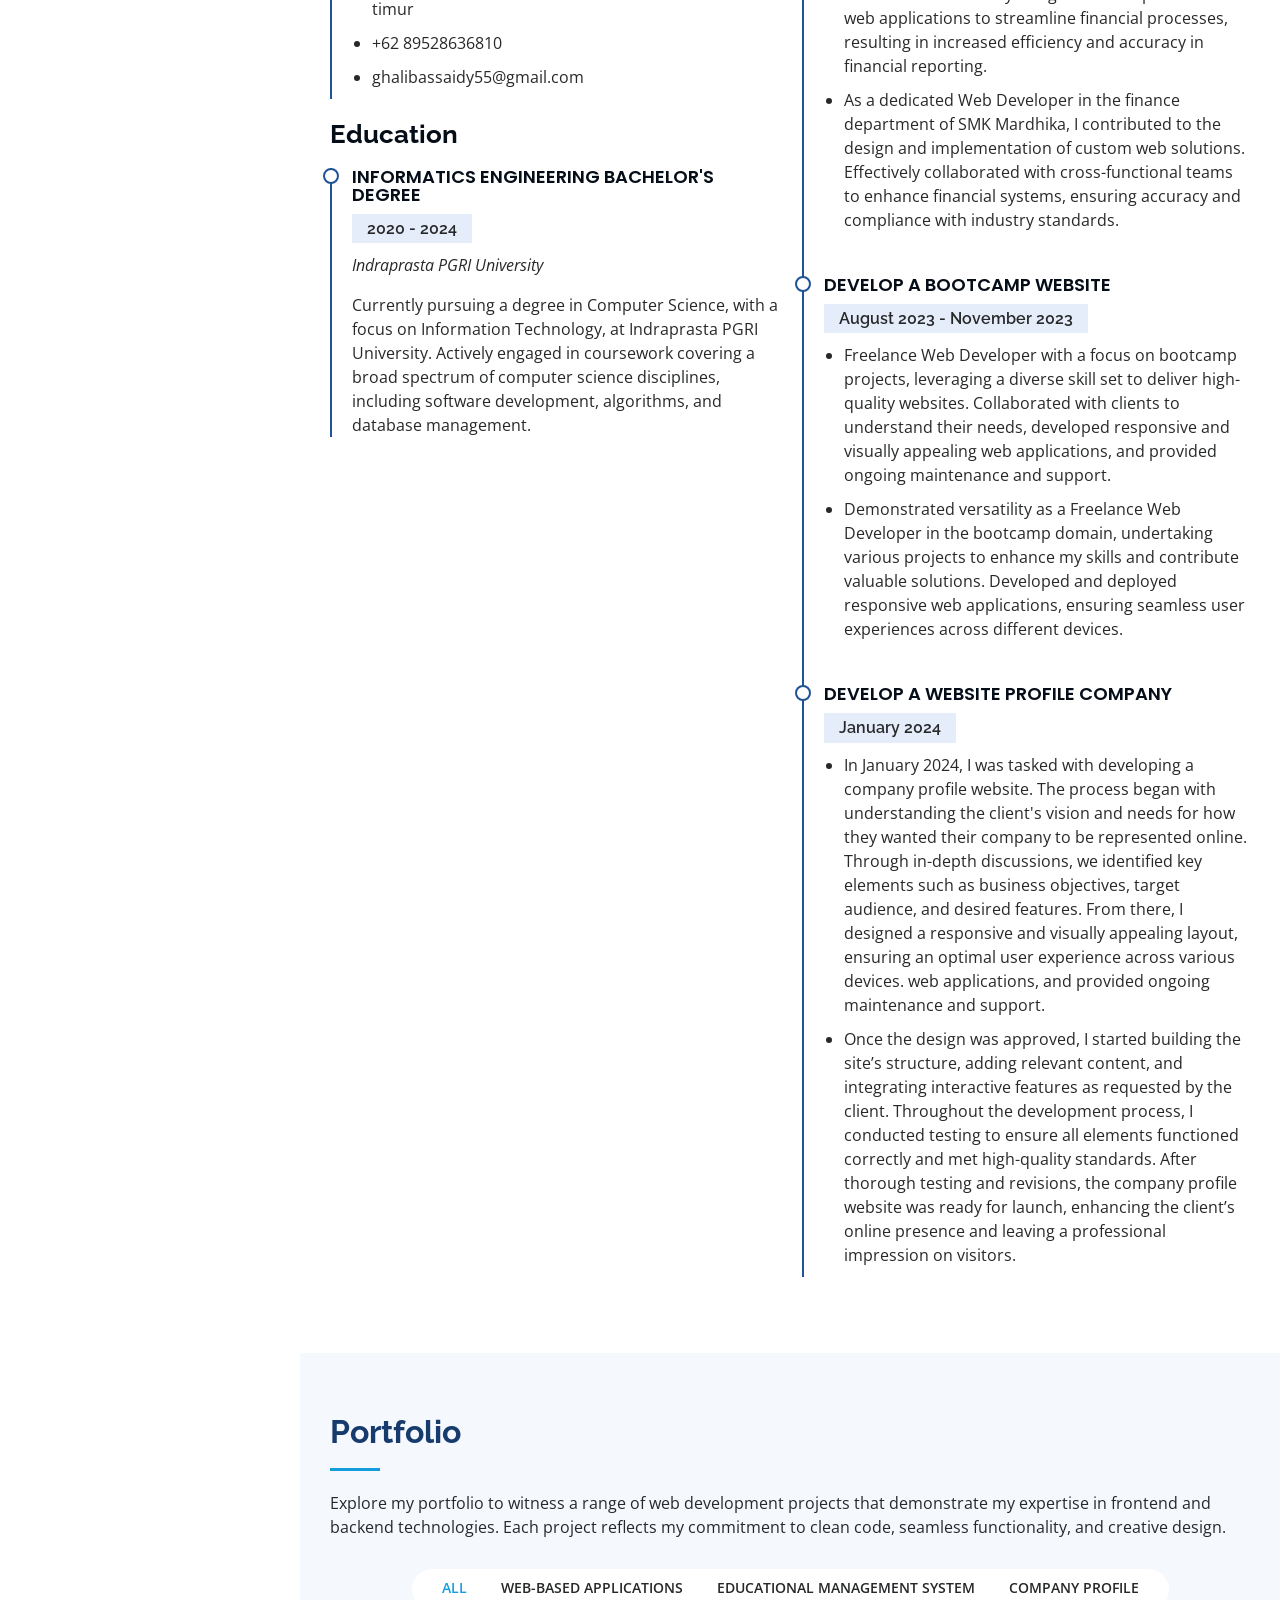
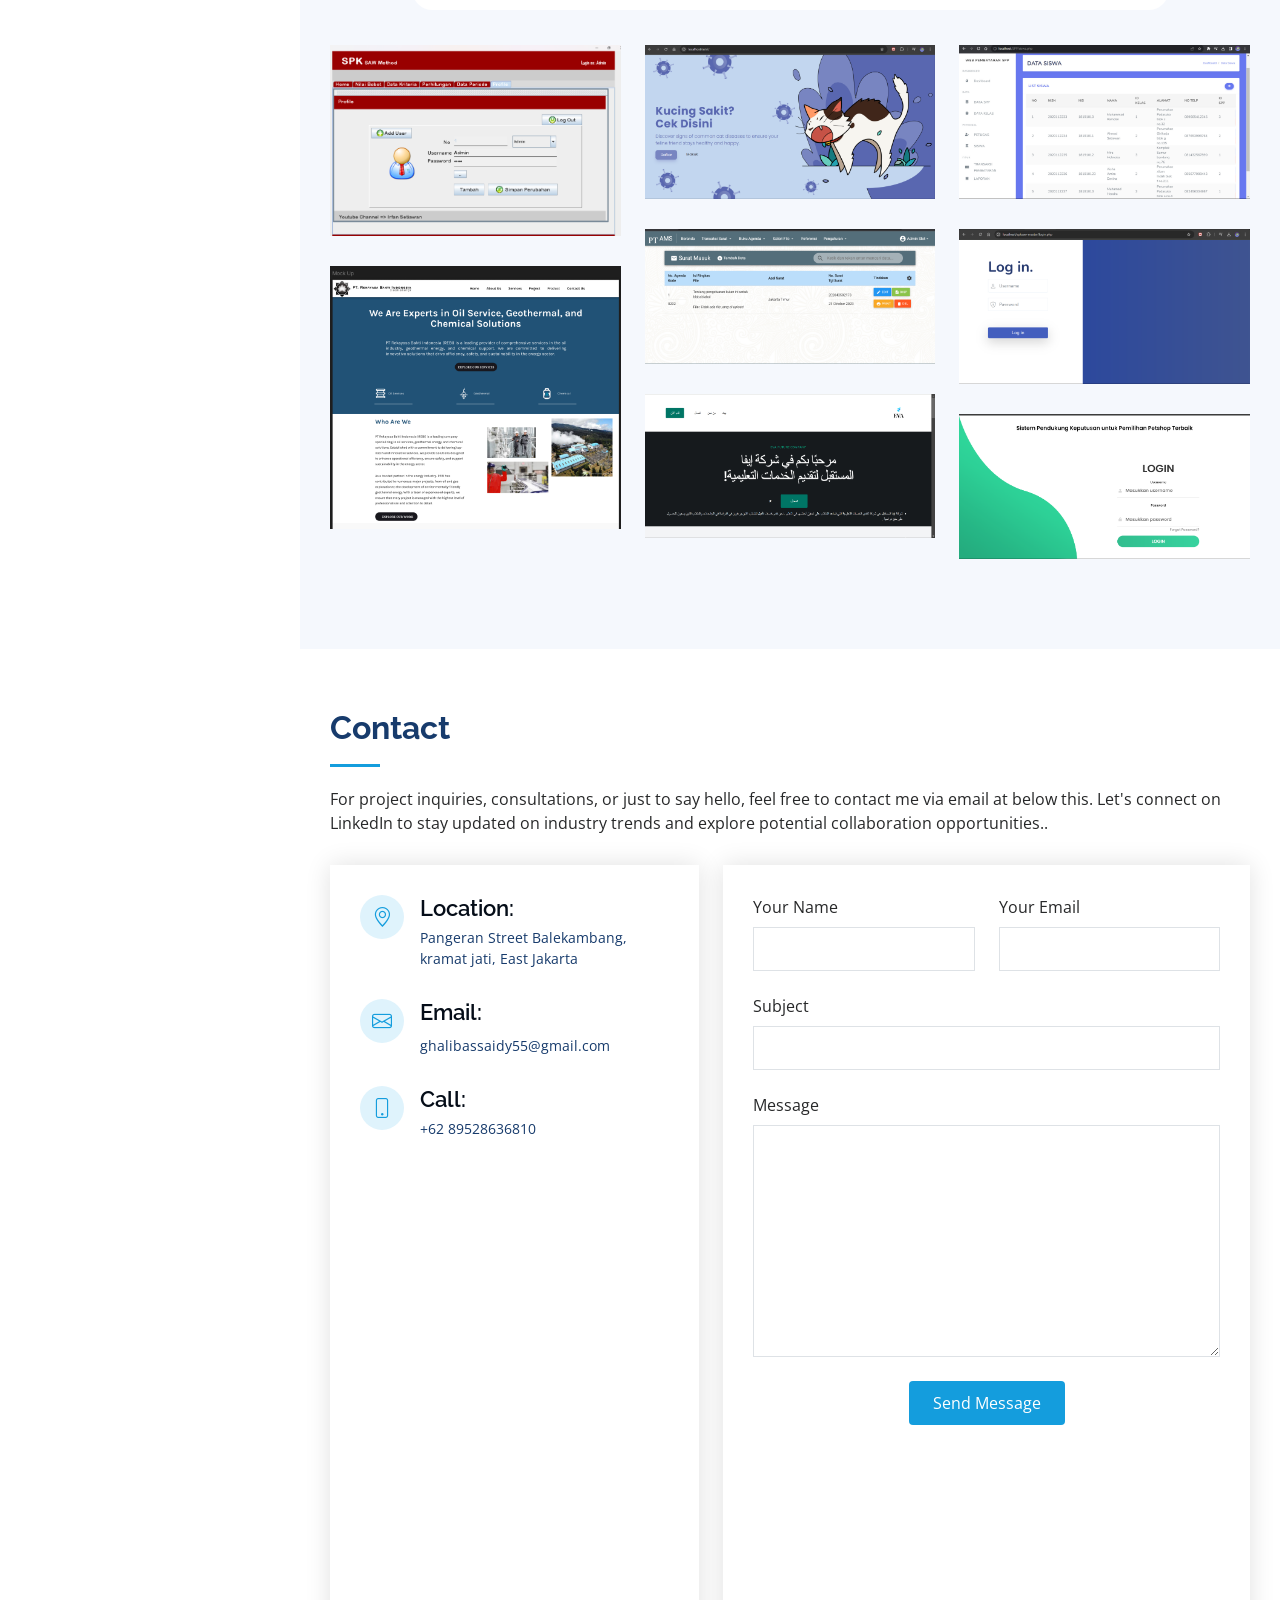
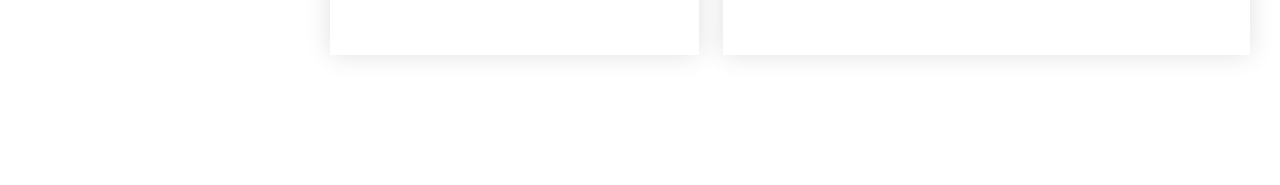
==== commit 576a61a3: "." ====
--- a/index.html
+++ b/index.html
@@ -389,9 +389,9 @@
 
                     <div class="col-lg-4 col-md-6 portfolio-item filter-web">
                         <div class="portfolio-wrap">
-                            <img src="assets/img/portfolio/huda/Login.png" class="img-fluid" alt="">
-                            <div class="portfolio-links">
-                                <a href="assets/img/portfolio/huda/Login.png" data-gallery="portfolioGallery" class="portfolio-lightbox" title="Web 2"><i class="bx bx-plus"></i></a>
+                            <img src="assets/img/portfolio/Huda/Login.png" class="img-fluid" alt="">
+                            <div class="portfolio-links">
+                                <a href="assets/img/portfolio/Huda/Login.png" data-gallery="portfolioGallery" class="portfolio-lightbox" title="Web 2"><i class="bx bx-plus"></i></a>
                                 <a href="portfolio-details2.html" title="More Details"><i class="bx bx-link"></i></a>
                             </div>
                         </div>
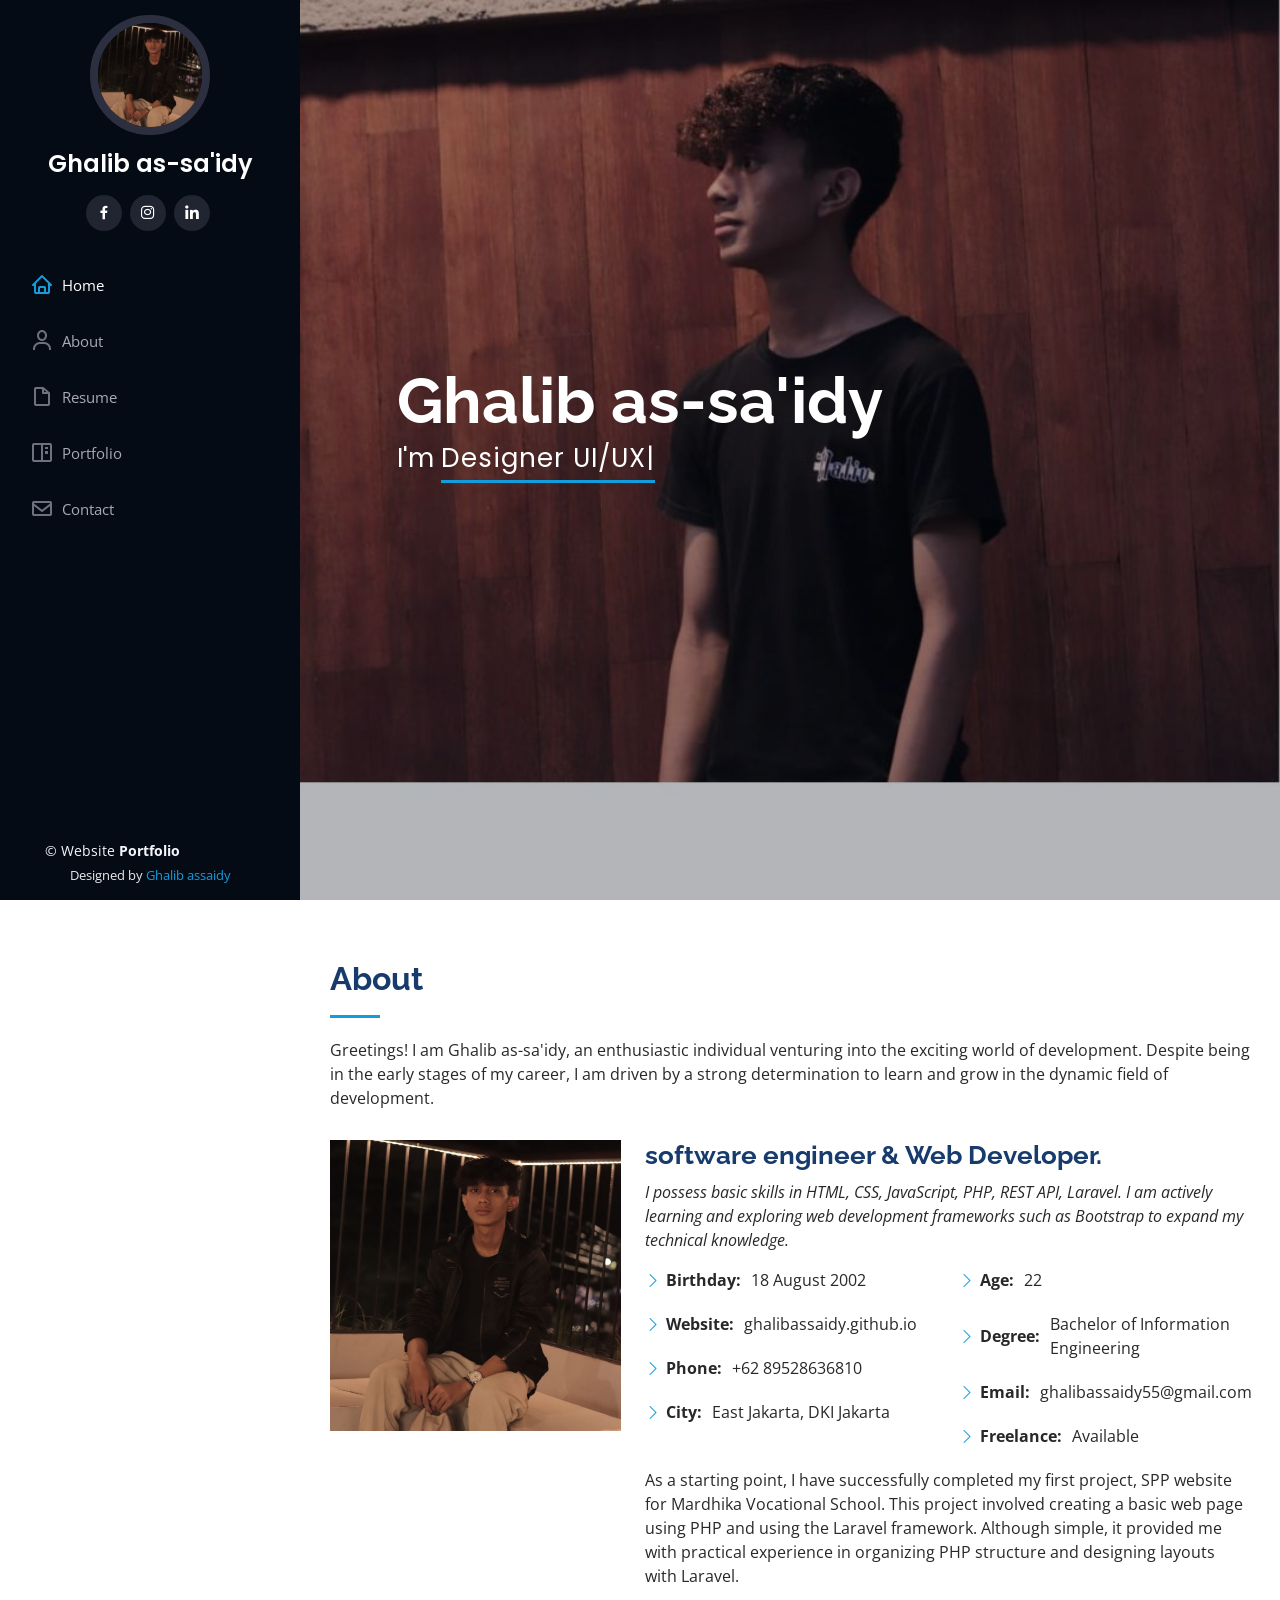
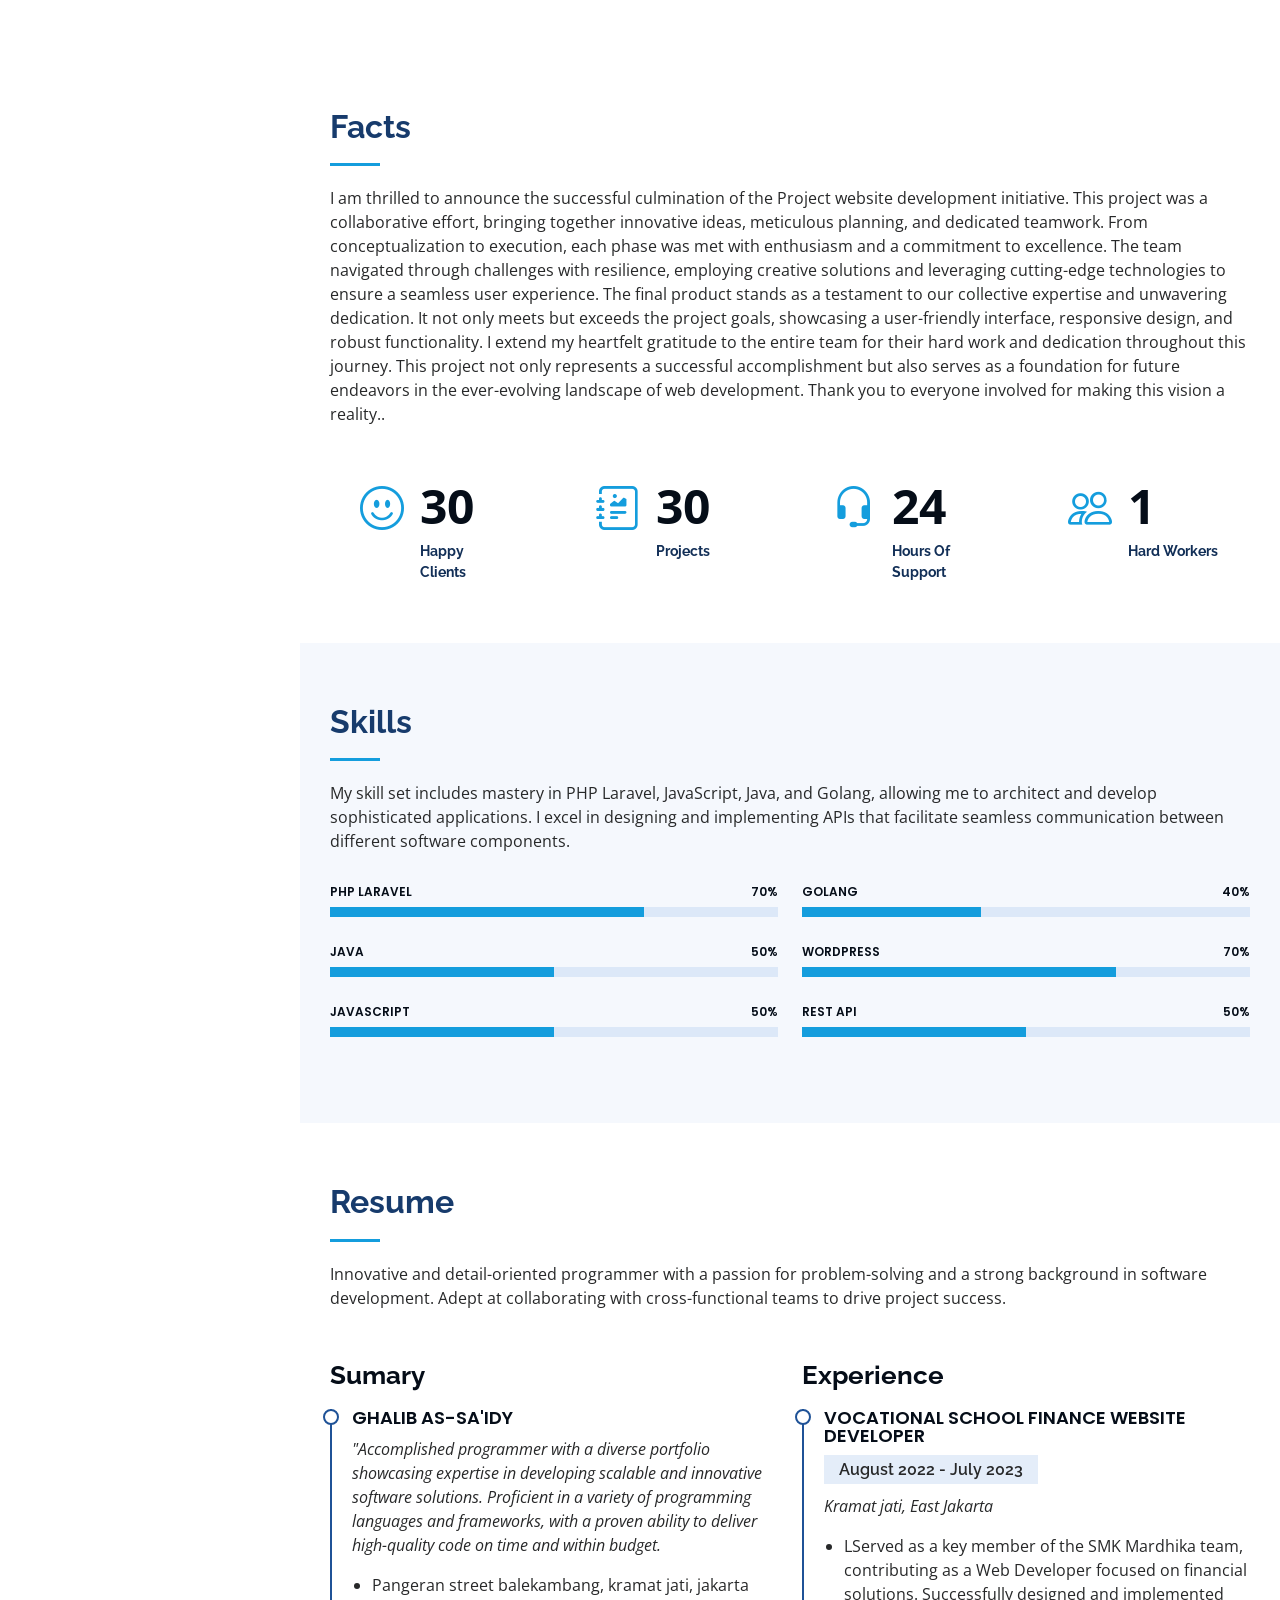
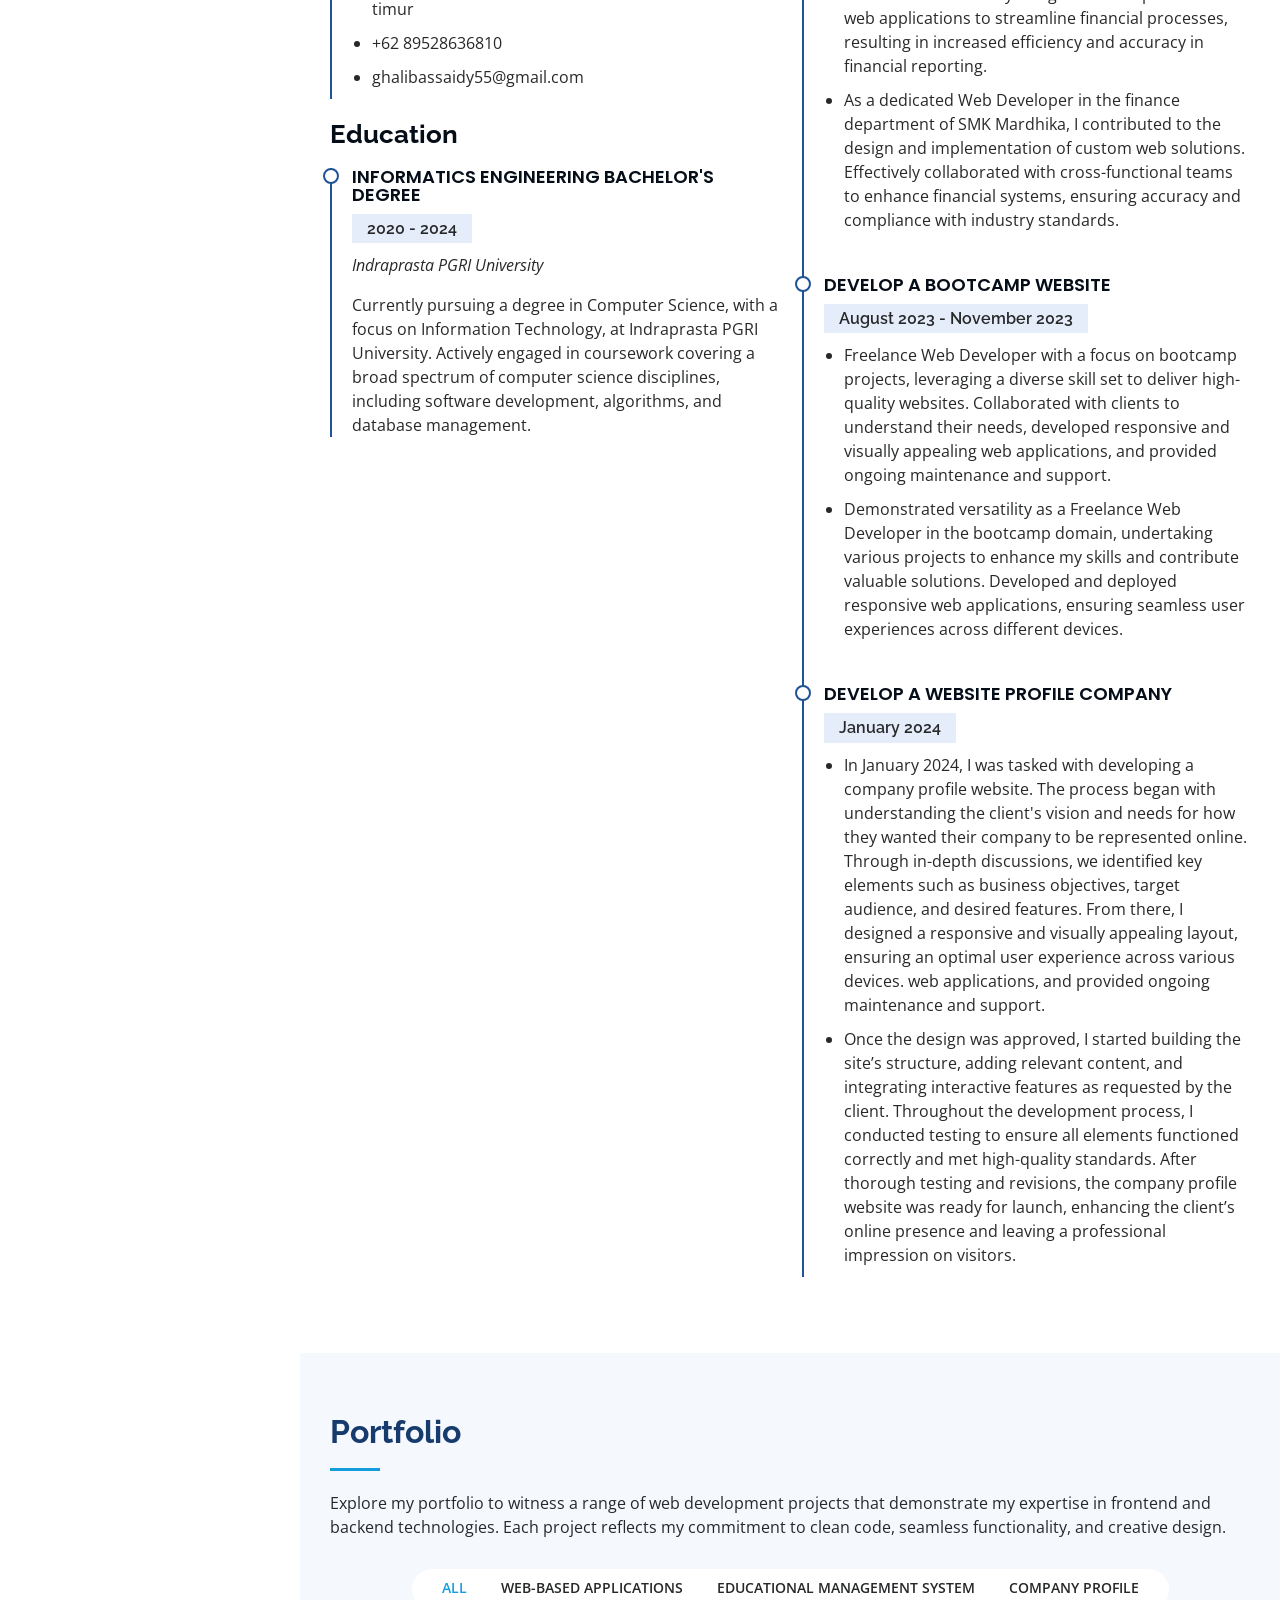
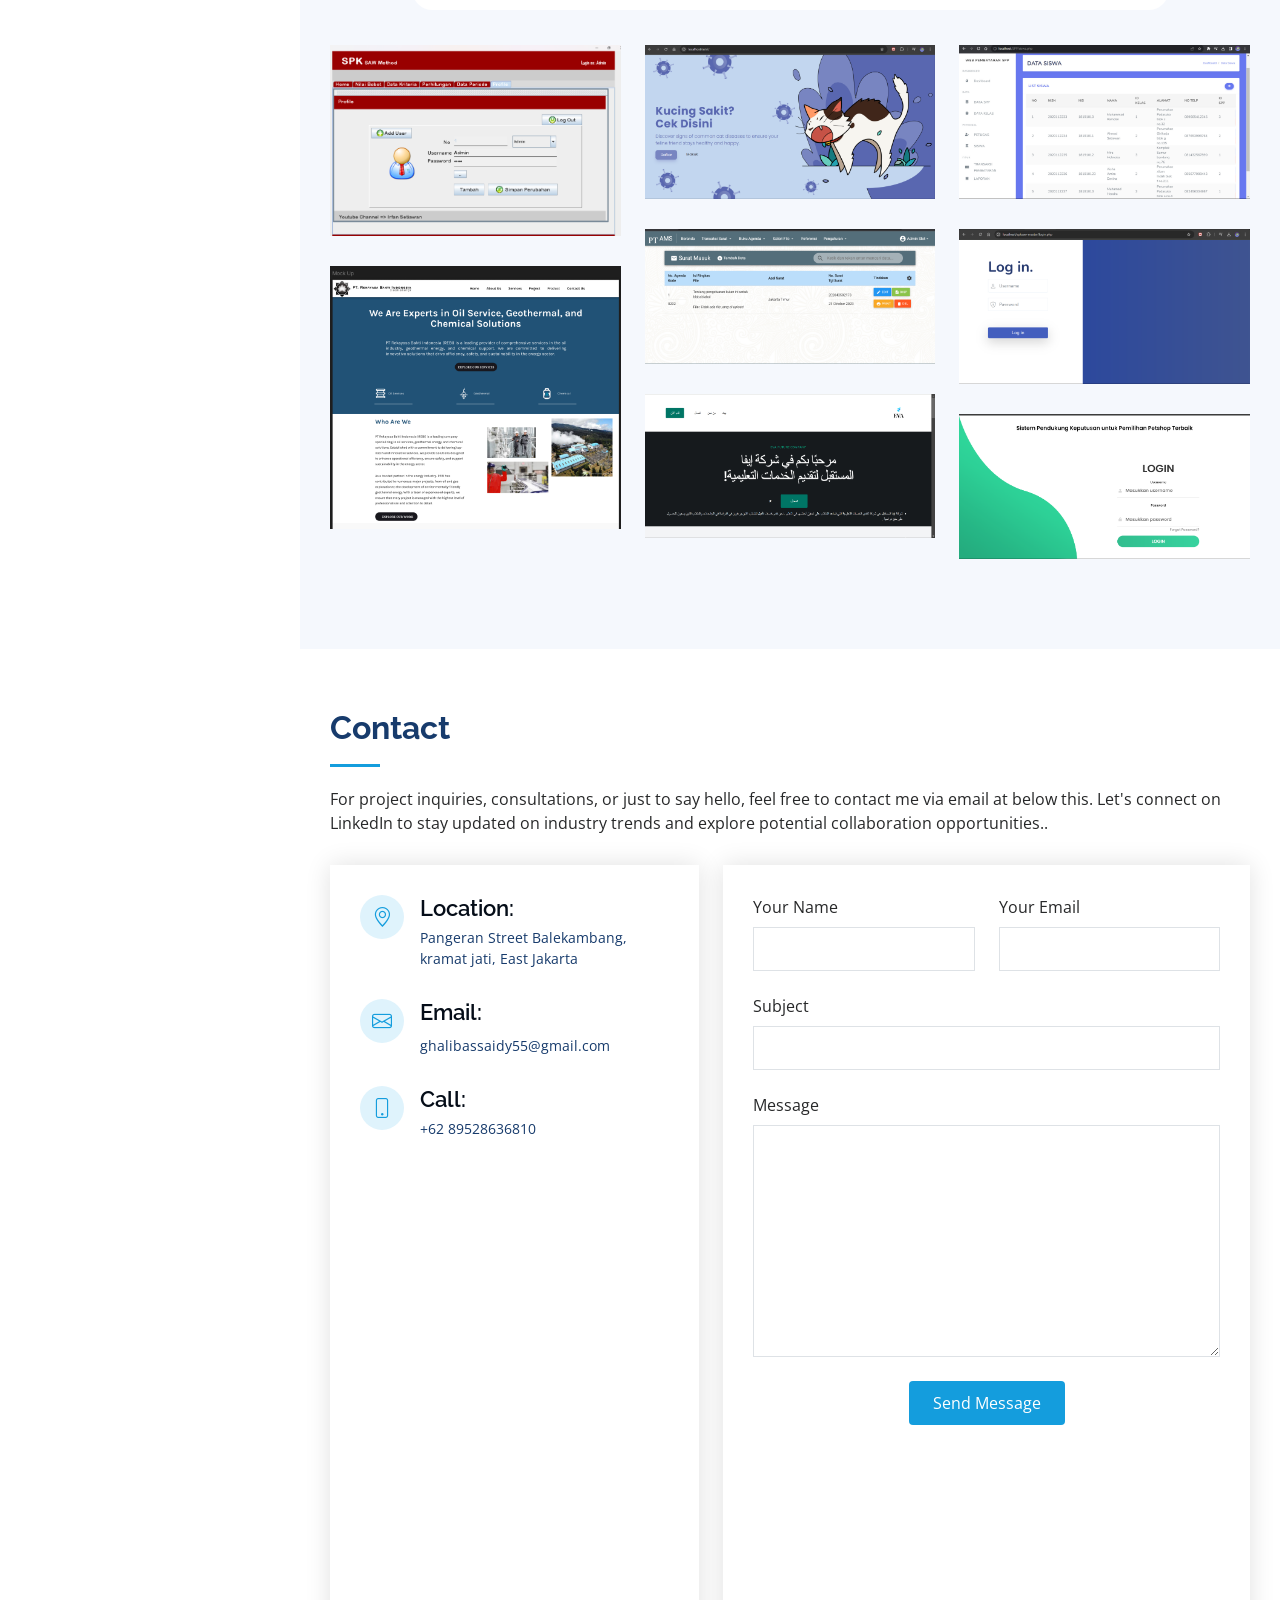
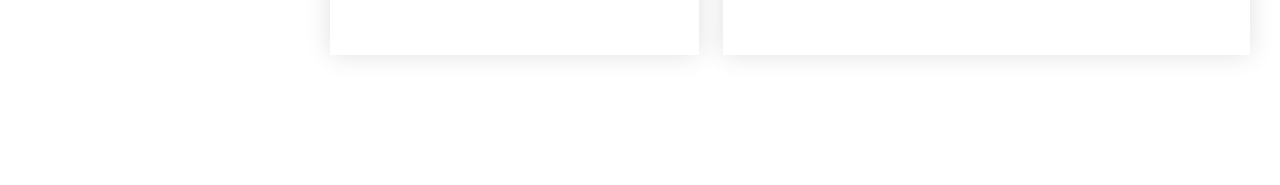
==== commit 6fda679e: "Update index.html" ====
--- a/index.html
+++ b/index.html
@@ -227,7 +227,7 @@
                         <div class="progress">
                             <span class="skill">Golang <i class="val">40%</i></span>
                             <div class="progress-bar-wrap">
-                                <div class="progress-bar" role="progressbar" aria-valuenow="4   0" aria-valuemin="0" aria-valuemax="100"></div>
+                                <div class="progress-bar" role="progressbar" aria-valuenow="40" aria-valuemin="0" aria-valuemax="100"></div>
                             </div>
                         </div>
 
@@ -689,4 +689,4 @@
 
 </body>
 
-</html>+</html>
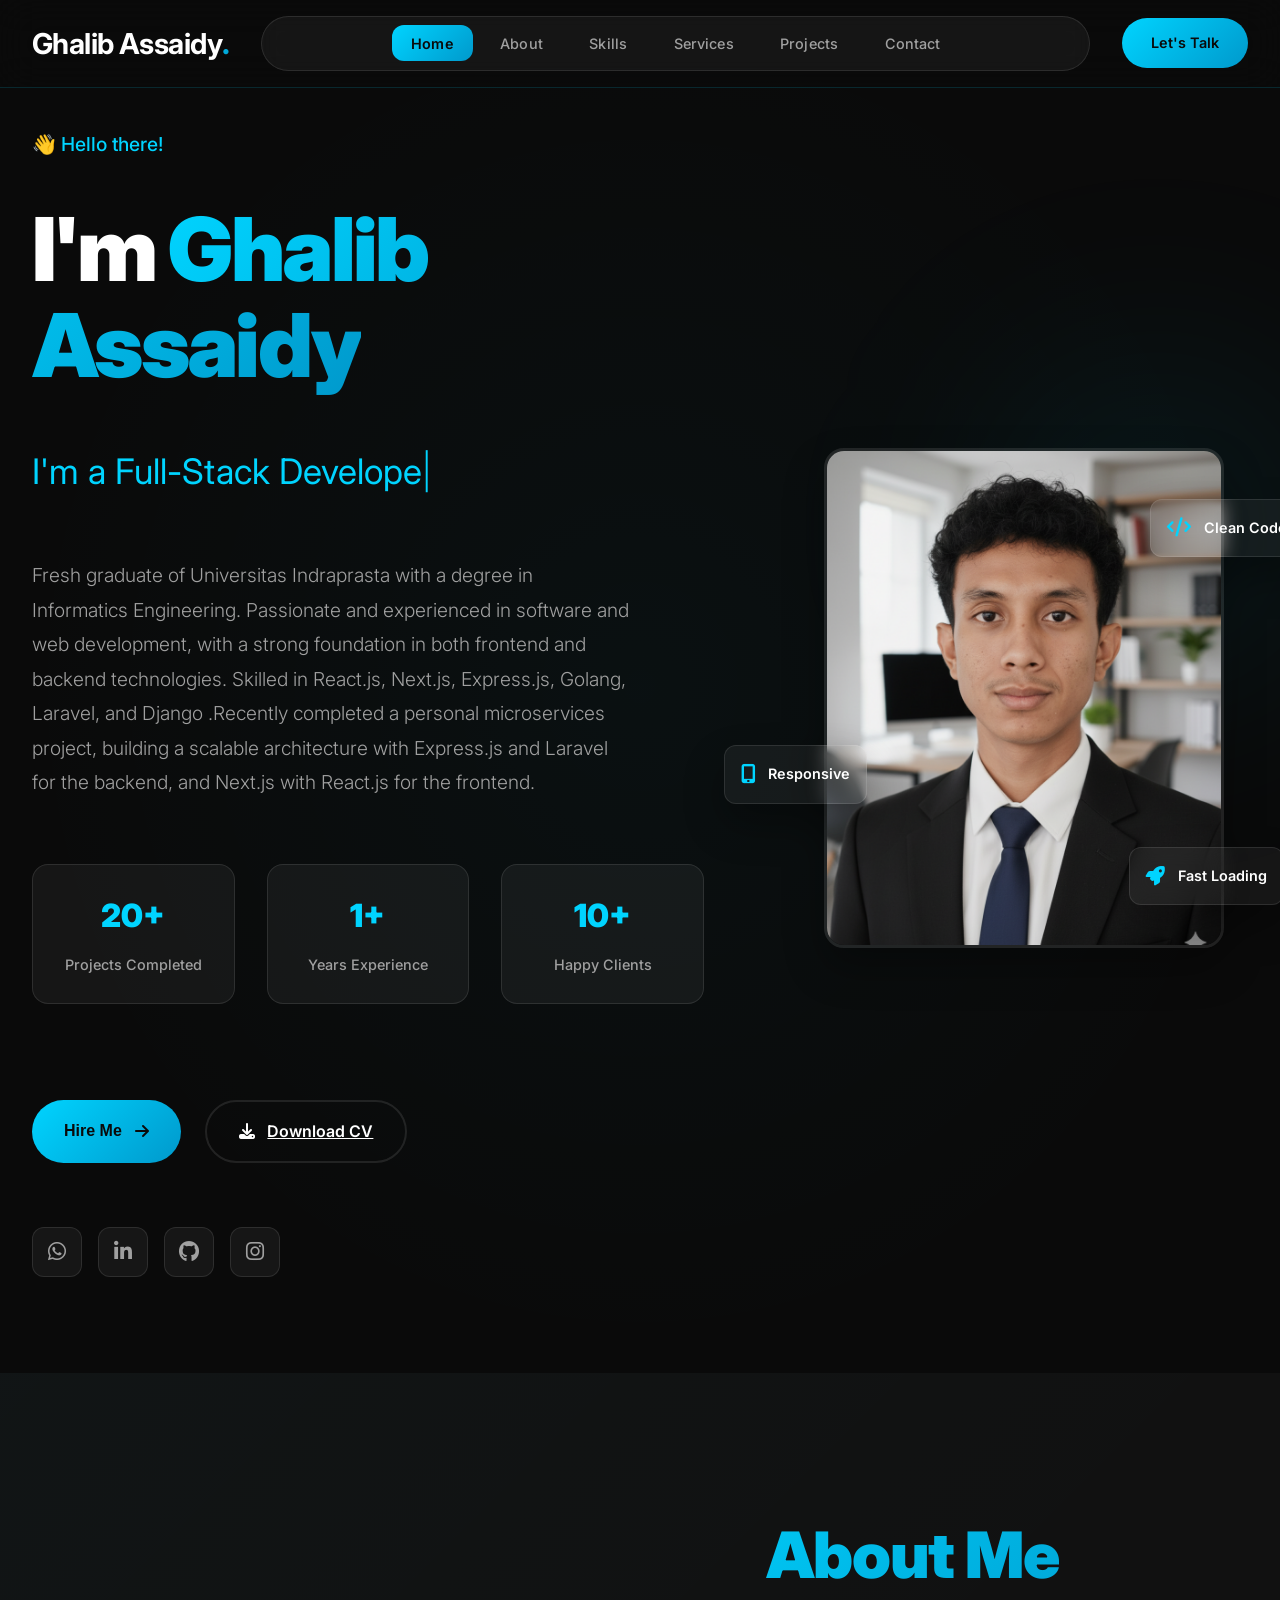
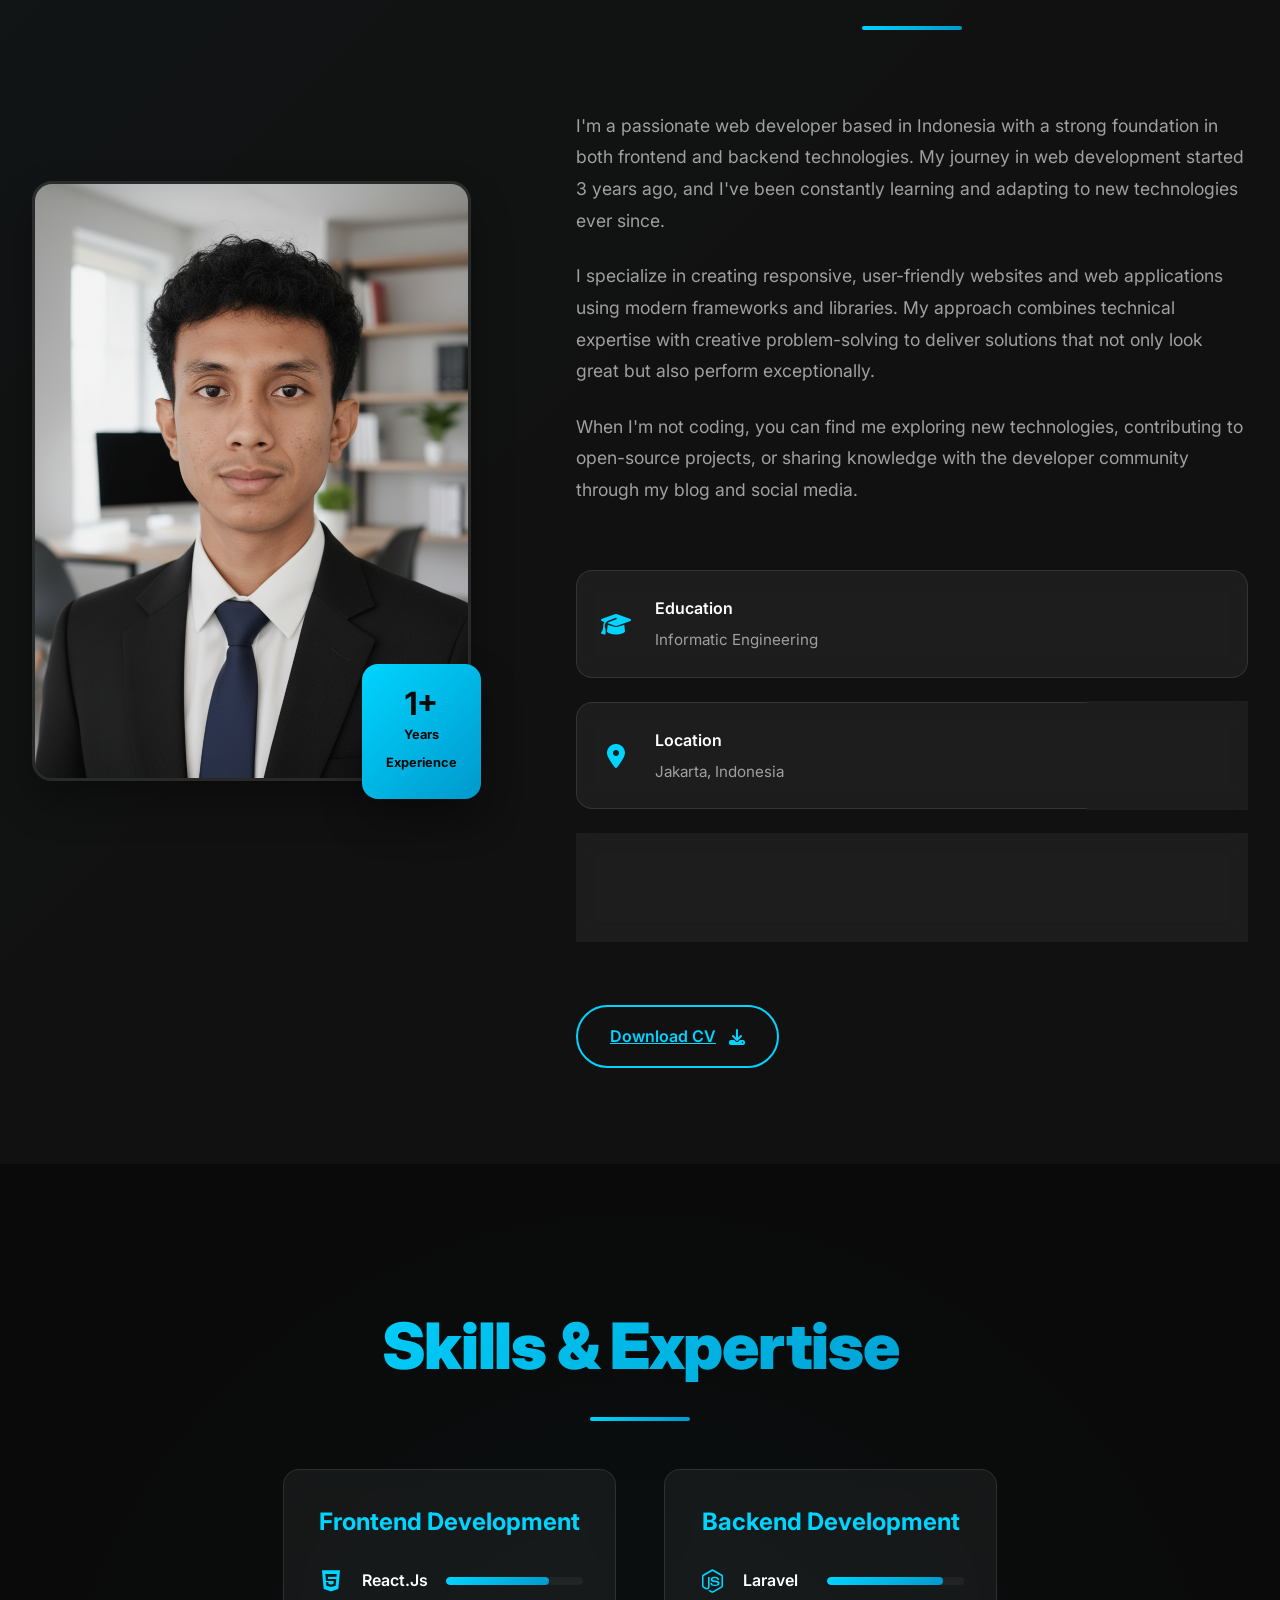
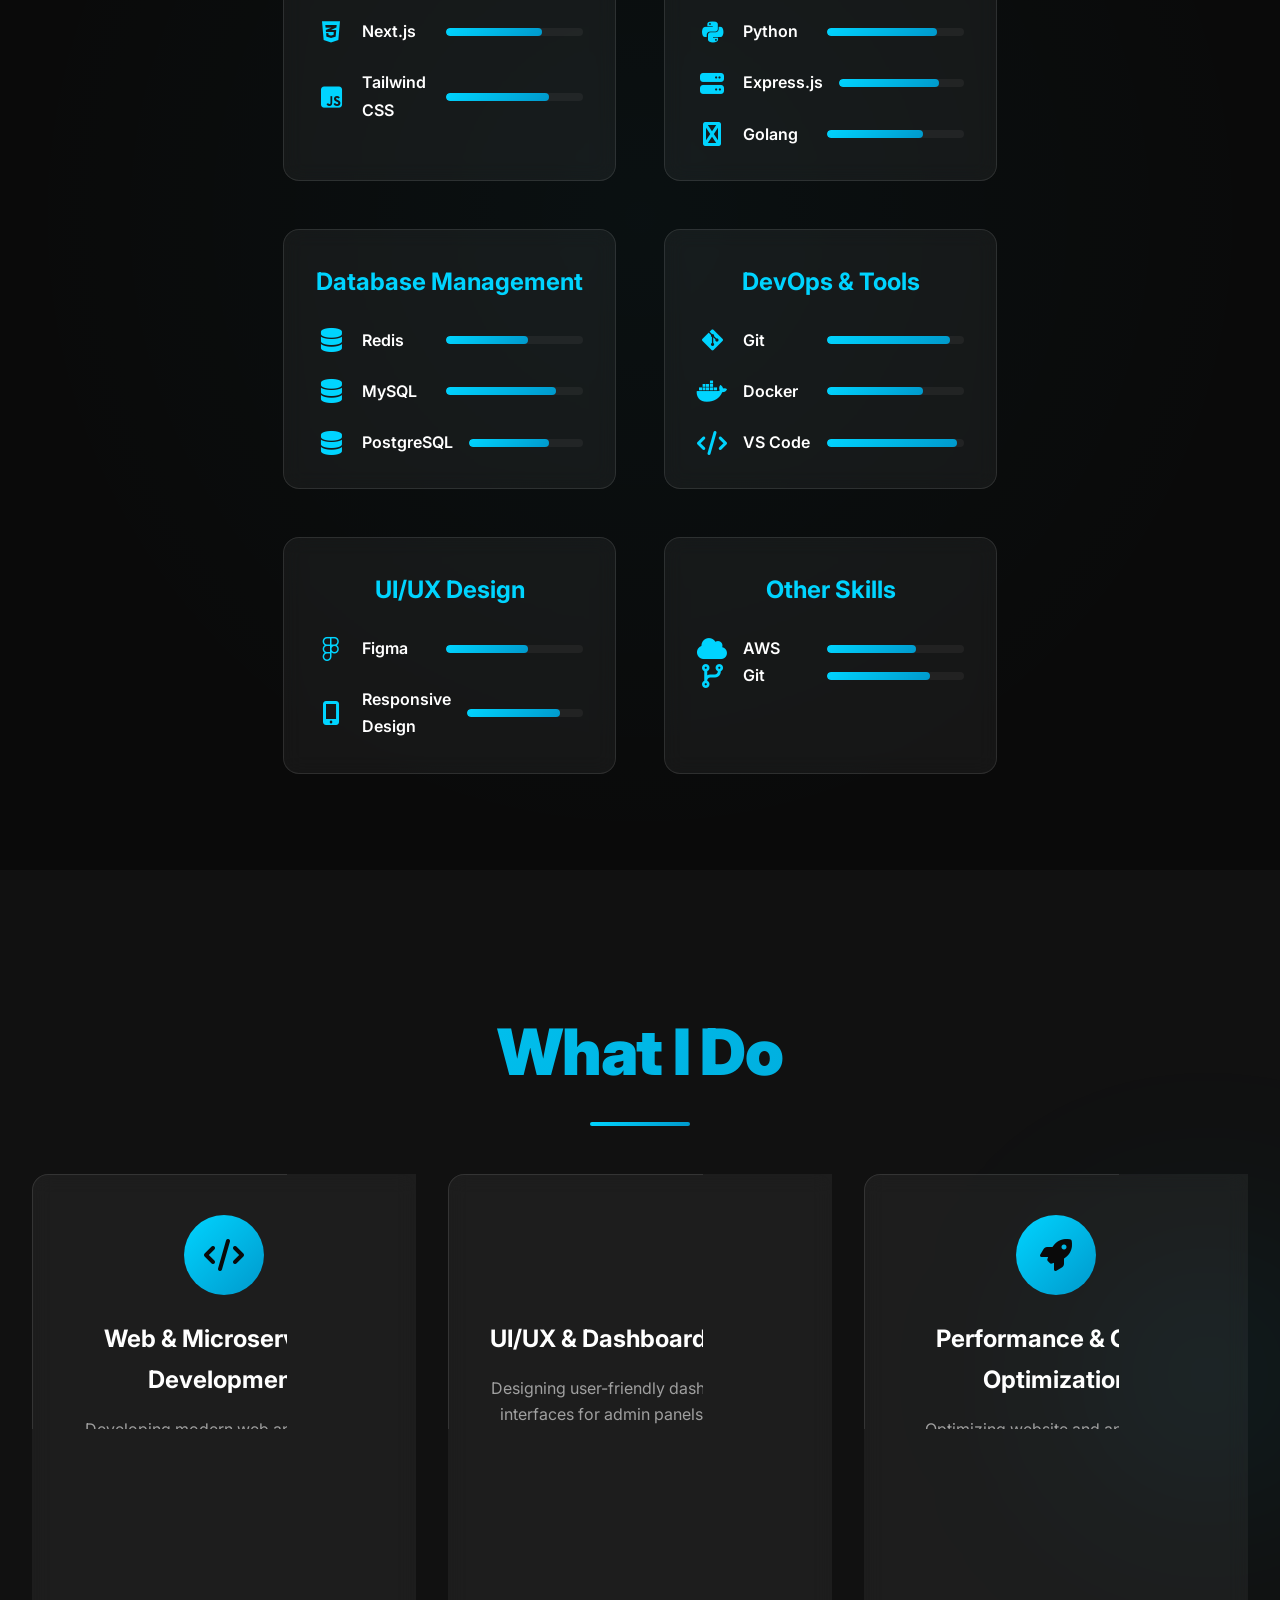
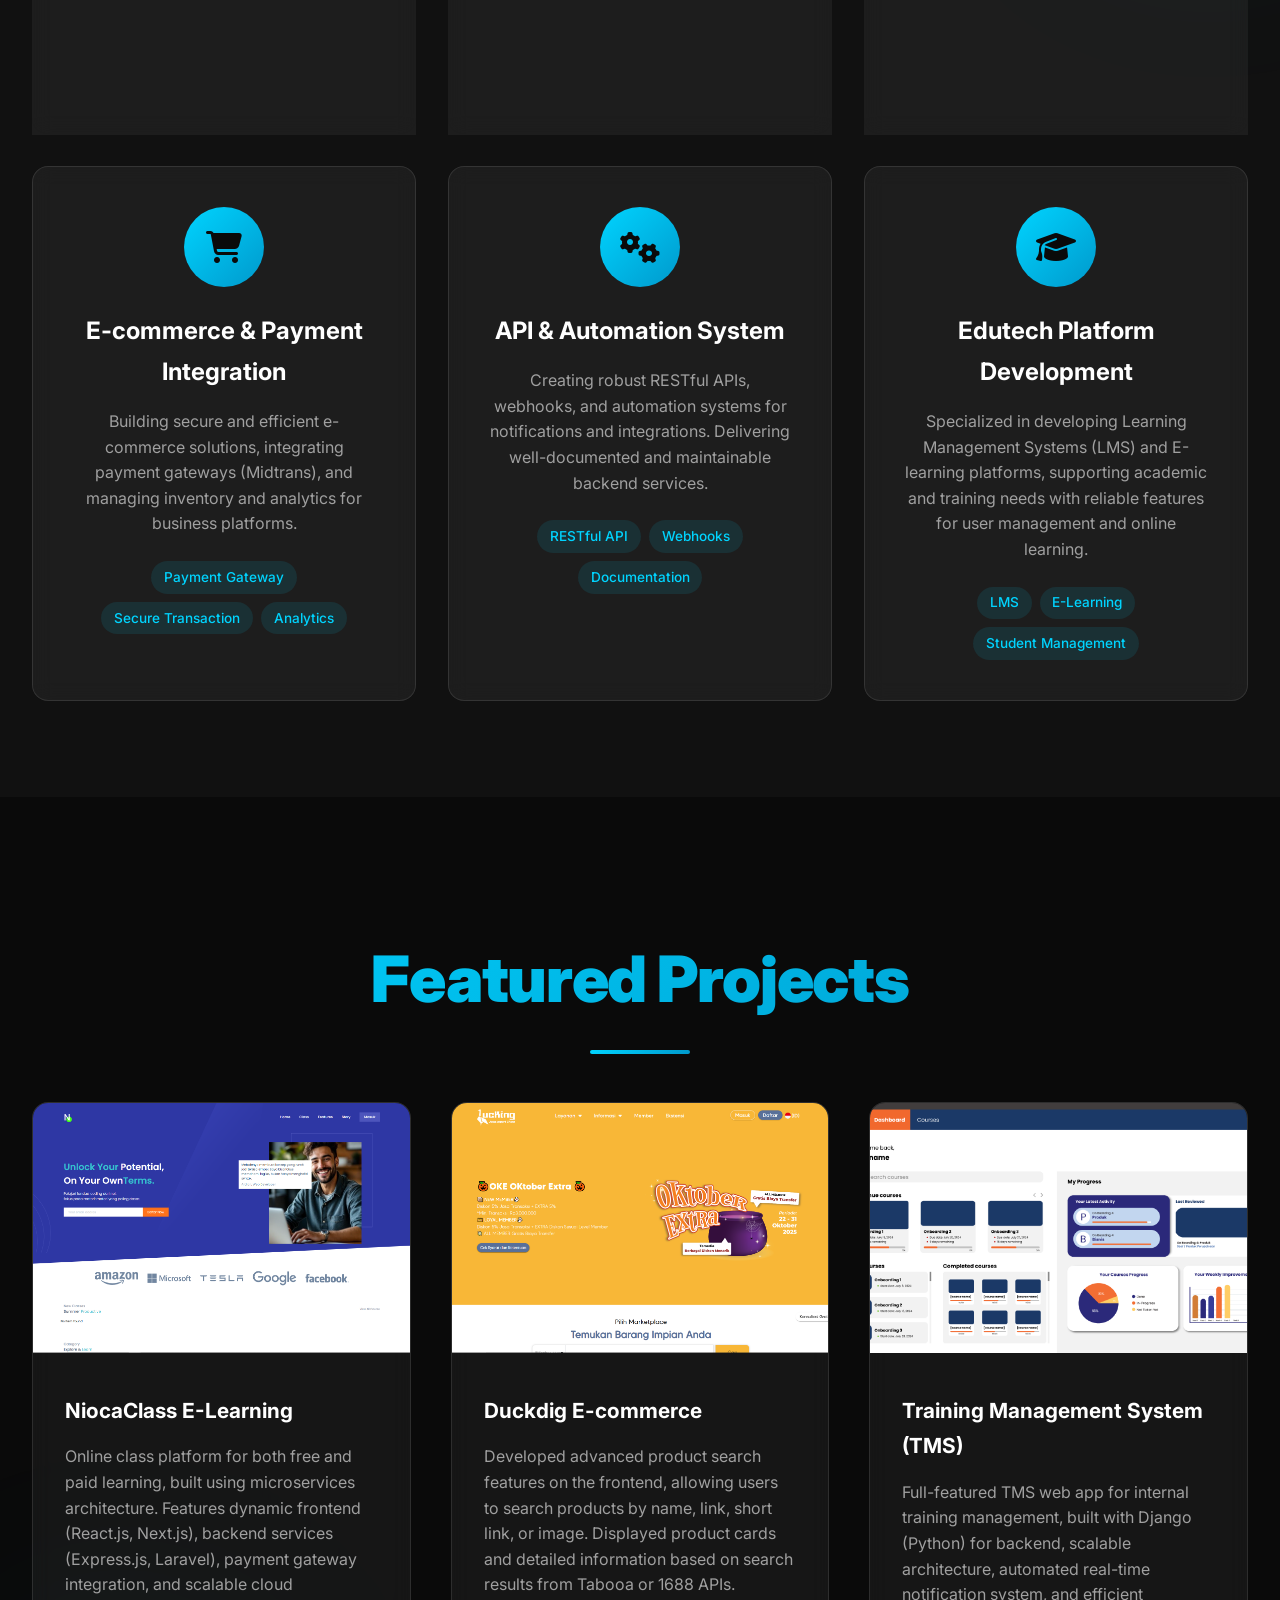
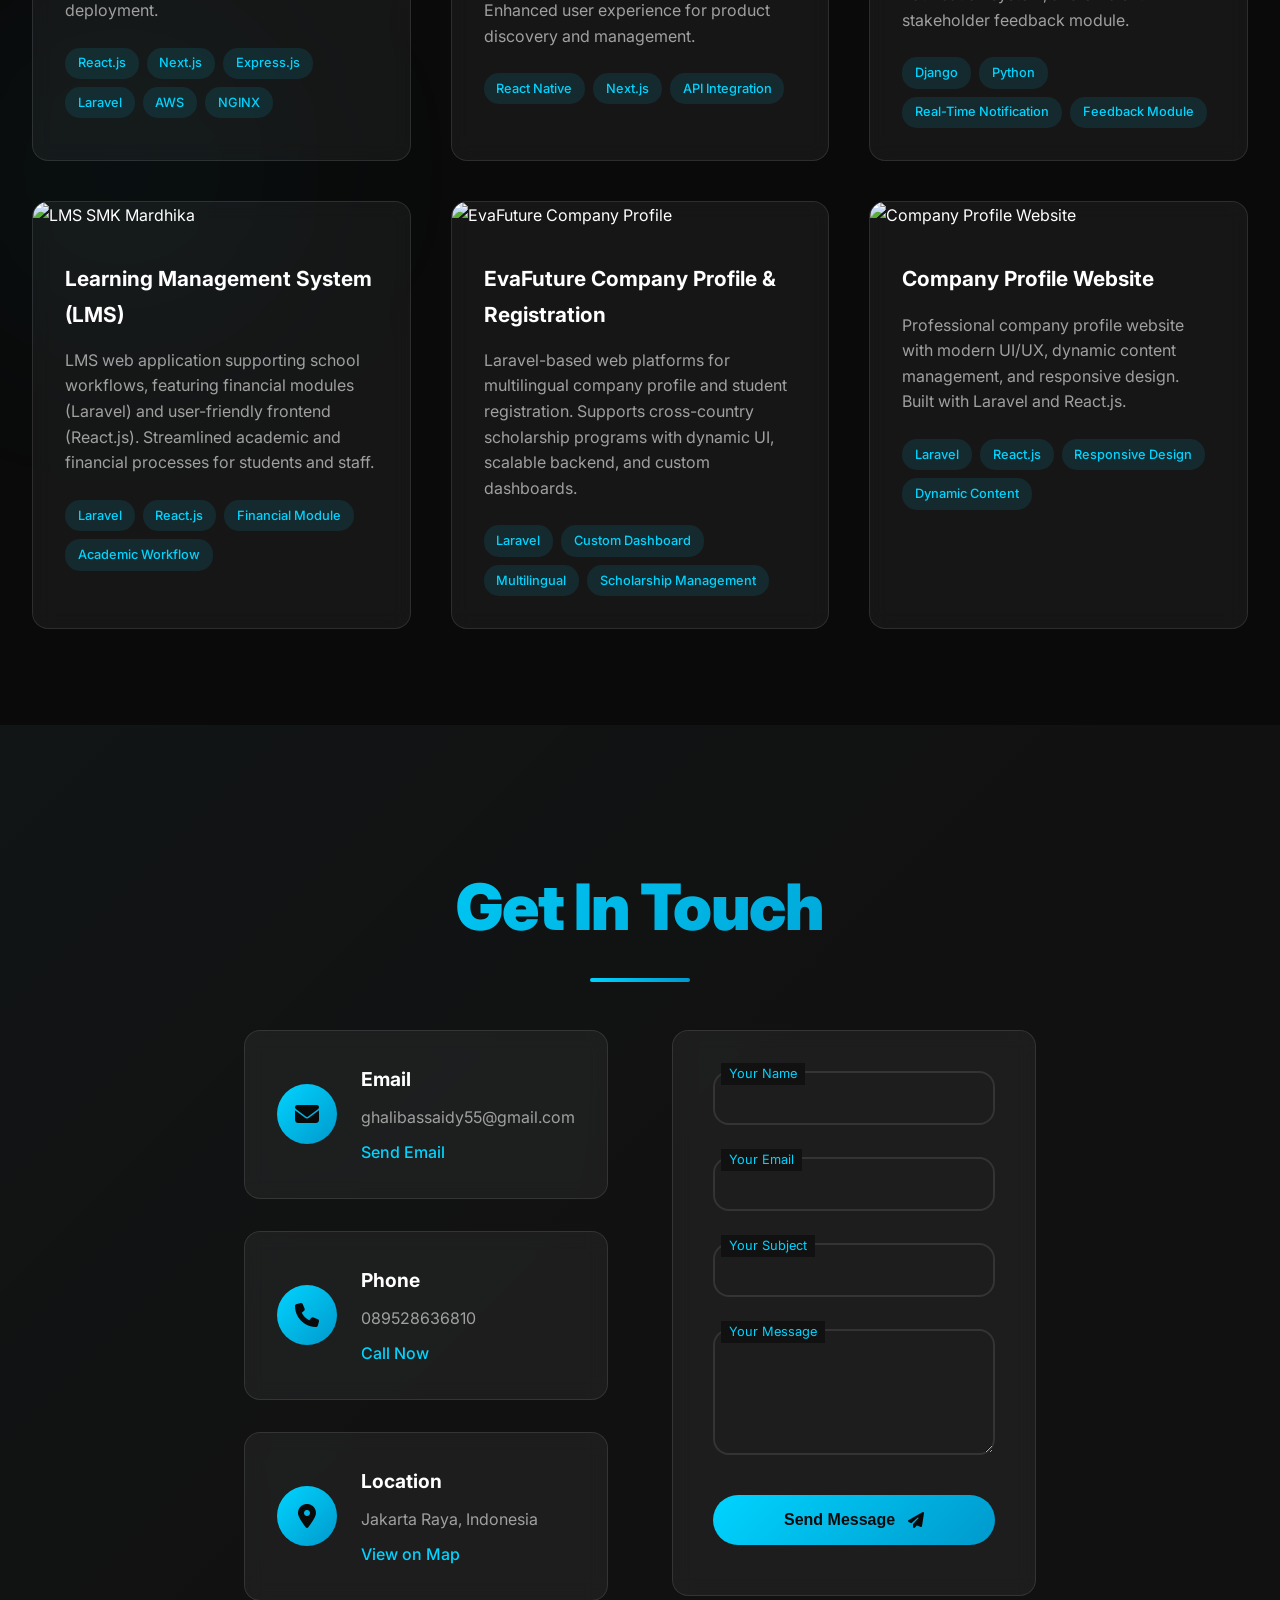
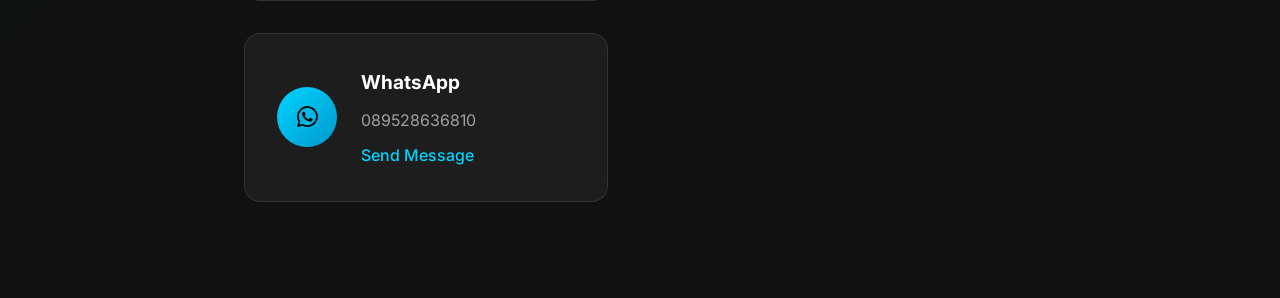
==== commit fb5e7e1f: "Upload Portofolio modern" ====
--- a/index.html
+++ b/index.html
@@ -1,692 +1,720 @@
 <!DOCTYPE html>
 <html lang="en">
-
 <head>
-    <meta charset="utf-8">
-    <meta content="width=device-width, initial-scale=1.0" name="viewport">
-
-    <title>Ghalib as-sa'idy portfolio</title>
-    <meta content="" name="description">
-    <meta content="" name="keywords">
-
-    <!-- Favicons -->
-    <link href="assets/img/favicon.png" rel="icon">
-    <link href="assets/img/apple-touch-icon.png" rel="apple-touch-icon">
-
-    <!-- Google Fonts -->
-    <link href="https://fonts.googleapis.com/css?family=Open+Sans:300,300i,400,400i,600,600i,700,700i|Raleway:300,300i,400,400i,500,500i,600,600i,700,700i|Poppins:300,300i,400,400i,500,500i,600,600i,700,700i" rel="stylesheet">
-
-    <!-- Vendor CSS Files -->
-    <link href="assets/vendor/aos/aos.css" rel="stylesheet">
-    <link href="assets/vendor/bootstrap/css/bootstrap.min.css" rel="stylesheet">
-    <link href="assets/vendor/bootstrap-icons/bootstrap-icons.css" rel="stylesheet">
-    <link href="assets/vendor/boxicons/css/boxicons.min.css" rel="stylesheet">
-    <link href="assets/vendor/glightbox/css/glightbox.min.css" rel="stylesheet">
-    <link href="assets/vendor/swiper/swiper-bundle.min.css" rel="stylesheet">
-
-    <!-- Template Main CSS File -->
-    <link href="assets/css/style.css" rel="stylesheet">
-
-    <!-- =======================================================
-  * Template Name: iPortfolio
-  * Updated: Nov 17 2023 with Bootstrap v5.3.2
-  * Template URL: https://bootstrapmade.com/iportfolio-bootstrap-portfolio-websites-template/
-  * Author: BootstrapMade.com
-  * License: https://bootstrapmade.com/license/
-  ======================================================== -->
+    <meta charset="UTF-8">
+    <meta name="viewport" content="width=device-width, initial-scale=1.0">
+    <title>Ghalib Assaidy</title>
+    <link rel="stylesheet" href="https://fonts.googleapis.com/css2?family=Inter:wght@300;400;500;600;700;900&display=swap">
+    <link rel="stylesheet" href="https://cdnjs.cloudflare.com/ajax/libs/font-awesome/6.4.0/css/all.min.css">
+    <link rel="stylesheet" href="style.css">
 </head>
-
 <body>
-
-    <!-- ======= Mobile nav toggle button ======= -->
-    <i class="bi bi-list mobile-nav-toggle d-xl-none"></i>
-
-    <!-- ======= Header ======= -->
-    <header id="header">
-        <div class="d-flex flex-column">
-
-            <div class="profile">
-                <img src="assets/img/profile-img.jpg" alt="" class="img-fluid rounded-circle">
-                <h1 class="text-light"><a href="index.html">Ghalib as-sa'idy</a></h1>
-                <div class="social-links mt-3 text-center">
-                    <!-- <a href="#" class="twitter"><i class="bx bxl-twitter"></i></a> -->
-                    <a href="https://www.facebook.com/ghalib.assaidy.77" class="facebook"><i class="bx bxl-facebook"></i></a>
-                    <a href="https://www.instagram.com/ghalibassaidy/" class="instagram"><i class="bx bxl-instagram"></i></a>
-                    <!-- <a href="#" class="google-plus"><i class="bx bxl-skype"></i></a> -->
-                    <a href="https://www.linkedin.com/in/ghalibassaidy55/" class="linkedin"><i class="bx bxl-linkedin"></i></a>
+    <header>
+        <nav class="navbar">
+            <div class="nav-brand">Ghalib Assaidy<span class="brand-dot">.</span></div>
+            <ul class="nav-menu">
+                <li><a href="#home" class="nav-link active">Home</a></li>
+                <li><a href="#about" class="nav-link">About</a></li>
+                <li><a href="#skills" class="nav-link">Skills</a></li>
+                <li><a href="#service" class="nav-link">Services</a></li>
+                <li><a href="#project" class="nav-link">Projects</a></li>
+                <li><a href="#contact" class="nav-link">Contact</a></li>
+            </ul>
+            <div class="nav-cta">
+                <a href="#contact" class="cta-btn">Let's Talk</a>
+            </div>
+            <div class="hamburger">
+                <span></span>
+                <span></span>
+                <span></span>
+            </div>
+        </nav>
+    </header>
+
+    <main>
+        <section id="home" class="section home">
+            <div class="container">
+                <div class="home-content">
+                    <div class="home-text">
+                        <div class="greeting">👋 Hello there!</div>
+                        <h1 class="hero-title">I'm <span class="accent">Ghalib Assaidy</span></h1>
+                        <h2 class="hero-subtitle" id="rotating-profession">Web Developer</h2>
+                        <p class="hero-desc"> Fresh graduate of Universitas Indraprasta with a degree in Informatics Engineering. Passionate and experienced in software and web 
+development, with a strong foundation in both frontend and backend technologies. Skilled in React.js, Next.js, Express.js, Golang, 
+Laravel, and Django .Recently completed a personal microservices project, building a scalable architecture with Express.js and Laravel 
+for the backend, and Next.js with React.js for the frontend.</p>
+                        
+                        <div class="hero-stats">
+                            <div class="stat">
+                                <span class="stat-number">20+</span>
+                                <span class="stat-label">Projects Completed</span>
+                            </div>
+                            <div class="stat">
+                                <span class="stat-number">1+</span>
+                                <span class="stat-label">Years Experience</span>
+                            </div>
+                            <div class="stat">
+                                <span class="stat-number">10+</span>
+                                <span class="stat-label">Happy Clients</span>
+                            </div>
+                        </div>
+
+                        <div class="hero-actions">
+                            <button class="hire-btn primary">
+                                <span>Hire Me</span>
+                                <i class="fas fa-arrow-right"></i>
+                            </button>
+                            <a class="hire-btn secondary" href="docs/Ghalib As-sa'idy-resume (3).pdf" download="Ghalib-Assaidy-CV.pdf" aria-label="Download CV">
+                                <i class="fas fa-download"></i>
+                                <span>Download CV</span>
+                            </a>
+                        </div>
+
+                        <div class="social-links">
+                            <a href="#" aria-label="WhatsApp" class="social-icon whatsapp">
+                                <i class="fab fa-whatsapp"></i>
+                            </a>
+                            <a href="#" aria-label="LinkedIn" class="social-icon linkedin">
+                                <i class="fab fa-linkedin-in"></i>
+                            </a>
+                            <a href="#" aria-label="GitHub" class="social-icon github">
+                                <i class="fab fa-github"></i>
+                            </a>
+                            <a href="#" aria-label="Instagram" class="social-icon instagram">
+                                <i class="fab fa-instagram"></i>
+                            </a>
+                        </div>
+                    </div>
+                    
+                    <div class="home-image">
+                        <div class="image-container">
+                            <img src="images/PasFoto.png" alt="Profile photo of Asep" class="profile-image">
+                            <div class="floating-card card-1">
+                                <i class="fas fa-code"></i>
+                                <span>Clean Code</span>
+                            </div>
+                            <div class="floating-card card-2">
+                                <i class="fas fa-mobile-alt"></i>
+                                <span>Responsive</span>
+                            </div>
+                            <div class="floating-card card-3">
+                                <i class="fas fa-rocket"></i>
+                                <span>Fast Loading</span>
+                            </div>
+                        </div>
+                    </div>
                 </div>
             </div>
-
-            <nav id="navbar" class="nav-menu navbar">
-                <ul>
-                    <li><a href="#hero" class="nav-link scrollto active"><i class="bx bx-home"></i> <span>Home</span></a></li>
-                    <li><a href="#about" class="nav-link scrollto"><i class="bx bx-user"></i> <span>About</span></a></li>
-                    <li><a href="#resume" class="nav-link scrollto"><i class="bx bx-file-blank"></i> <span>Resume</span></a></li>
-                    <li><a href="#portfolio" class="nav-link scrollto"><i class="bx bx-book-content"></i> <span>Portfolio</span></a></li>
-                    <!-- <li><a href="#services" class="nav-link scrollto"><i class="bx bx-server"></i> <span>Services</span></a></li> -->
-                    <li><a href="#contact" class="nav-link scrollto"><i class="bx bx-envelope"></i> <span>Contact</span></a></li>
-                </ul>
-            </nav>
-            <!-- .nav-menu -->
-        </div>
-    </header>
-    <!-- End Header -->
-
-    <!-- ======= Hero Section ======= -->
-    <section id="hero" class="d-flex flex-column justify-content-center align-items-center">
-        <div class="hero-container" data-aos="fade-in">
-            <h1>Ghalib as-sa'idy</h1>
-            <p>I'm <span class="typed" data-typed-items="Designer UI/UX, Developer, Freelancer"></span></p>
-        </div>
-    </section>
-    <!-- End Hero -->
-
-    <main id="main">
-
-        <!-- ======= About Section ======= -->
-        <section id="about" class="about">
+        </section>
+
+        <section id="about" class="section about">
             <div class="container">
-
-                <div class="section-title">
-                    <h2>About</h2>
-                    <p>Greetings! I am Ghalib as-sa'idy, an enthusiastic individual venturing into the exciting world of development. Despite being in the early stages of my career, I am driven by a strong determination to learn and grow in the dynamic field
-                        of development.</p>
-                </div>
-
-                <div class="row">
-                    <div class="col-lg-4" data-aos="fade-right">
-                        <img src="assets/img/profile-img.jpg" class="img-fluid" alt="">
+                <div class="about-content">
+                    <div class="about-image">
+                        <div class="image-wrapper">
+                            <img src="images/PasFoto.png" alt="About Asep" class="about-img">
+                            <div class="experience-badge">
+                                <span class="badge-number">1+</span>
+                                <span class="badge-text">Years<br>Experience</span>
+                            </div>
+                        </div>
                     </div>
-                    <div class="col-lg-8 pt-4 pt-lg-0 content" data-aos="fade-left">
-                        <h3>software engineer &amp; Web Developer.</h3>
-                        <p class="fst-italic">
-                            I possess basic skills in HTML, CSS, JavaScript, PHP, REST API, Laravel. I am actively learning and exploring web development frameworks such as Bootstrap to expand my technical knowledge.
-                        </p>
-                        <div class="row">
-                            <div class="col-lg-6">
-                                <ul>
-                                    <li><i class="bi bi-chevron-right"></i> <strong>Birthday:</strong> <span>18 August 2002</span></li>
-                                    <li><i class="bi bi-chevron-right"></i> <strong>Website:</strong> <span></span>ghalibassaidy.github.io</li>
-                                    <li><i class="bi bi-chevron-right"></i> <strong>Phone:</strong> <span>+62 89528636810</span></li>
-                                    <li><i class="bi bi-chevron-right"></i> <strong>City:</strong> <span>East Jakarta, DKI Jakarta</span></li>
-                                </ul>
-                            </div>
-                            <div class="col-lg-6">
-                                <ul>
-                                    <li><i class="bi bi-chevron-right"></i> <strong>Age:</strong> <span>22</span></li>
-                                    <li><i class="bi bi-chevron-right"></i> <strong>Degree:</strong> <span>Bachelor of Information Engineering
-                                    </span></li>
-                                    <li><i class="bi bi-chevron-right"></i> <strong>Email:</strong> <span>ghalibassaidy55@gmail.com</span></li>
-                                    <li><i class="bi bi-chevron-right"></i> <strong>Freelance:</strong> <span>Available</span></li>
-                                </ul>
-                            </div>
-                        </div>
-                        <p>
-                            As a starting point, I have successfully completed my first project, SPP website for Mardhika Vocational School. This project involved creating a basic web page using PHP and using the Laravel framework. Although simple, it provided me with practical
-                            experience in organizing PHP structure and designing layouts with Laravel.
-                        </p>
+                    
+                    <div class="about-text">
+                        <h2 class="section-title">About Me</h2>
+                        <div class="about-description">
+                            <p>I'm a passionate web developer based in Indonesia with a strong foundation in both frontend and backend technologies. My journey in web development started 3 years ago, and I've been constantly learning and adapting to new technologies ever since.</p>
+                            
+                            <p>I specialize in creating responsive, user-friendly websites and web applications using modern frameworks and libraries. My approach combines technical expertise with creative problem-solving to deliver solutions that not only look great but also perform exceptionally.</p>
+                            
+                            <p>When I'm not coding, you can find me exploring new technologies, contributing to open-source projects, or sharing knowledge with the developer community through my blog and social media.</p>
+                        </div>
+
+                        <div class="about-highlights">
+                            <div class="highlight">
+                                <i class="fas fa-graduation-cap"></i>
+                                <div>
+                                    <h4>Education</h4>
+                                    <p>Informatic Engineering</p>
+                                </div>
+                            </div>
+                            <div class="highlight">
+                                <i class="fas fa-map-marker-alt"></i>
+                                <div>
+                                    <h4>Location</h4>
+                                    <p>Jakarta, Indonesia</p>
+                                </div>
+                            </div>
+                            <div class="highlight">
+                                <i class="fas fa-briefcase"></i>
+                                <div>
+                                    <h4>Experience</h4>
+                                    <p>1+ Years in Web Development</p>
+                                </div>
+                            </div>
+                        </div>
+
+                        <div class="about-actions">
+                            <a class="about-btn" href="docs/Ghalib As-sa'idy-resume (3).pdf" download="Ghalib-Assaidy-CV.pdf" aria-label="Download CV">
+                                <span>Download CV</span>
+                                <i class="fas fa-download"></i>
+                            </a>
+                        </div>
                     </div>
                 </div>
-
             </div>
         </section>
-        <!-- End About Section -->
-
-        <!-- ======= Facts Section ======= -->
-        <section id="facts" class="facts">
+
+        <!-- Skills Section -->
+        <section id="skills" class="section skills">
             <div class="container">
-
-                <div class="section-title">
-                    <h2>Facts</h2>
-                    <p>I am thrilled to announce the successful culmination of the Project website development initiative. This project was a collaborative effort, bringing together innovative ideas, meticulous planning, and dedicated teamwork. From
-                        conceptualization to execution, each phase was met with enthusiasm and a commitment to excellence. The team navigated through challenges with resilience, employing creative solutions and leveraging cutting-edge technologies to
-                        ensure a seamless user experience. The final product stands as a testament to our collective expertise and unwavering dedication. It not only meets but exceeds the project goals, showcasing a user-friendly interface, responsive
-                        design, and robust functionality. I extend my heartfelt gratitude to the entire team for their hard work and dedication throughout this journey. This project not only represents a successful accomplishment but also serves as a
-                        foundation for future endeavors in the ever-evolving landscape of web development. Thank you to everyone involved for making this vision a reality..</p>
+                <h2 class="section-title">Skills & Expertise</h2>
+                <div class="skills-content">
+                    <div class="skills-grid">
+                        <div class="skill-category">
+                            <h3>Frontend Development</h3>
+                            <div class="skill-items">
+                                <div class="skill-item">
+                                    <i class="fab fa-html5"></i>
+                                    <span>React.Js</span>
+                                    <div class="skill-bar">
+                                        <div class="skill-fill" style="width: 75%"></div>
+                                    </div>
+                                </div>
+                                <div class="skill-item">
+                                    <i class="fab fa-css3-alt"></i>
+                                    <span>Next.js</span>
+                                    <div class="skill-bar">
+                                        <div class="skill-fill" style="width: 70%"></div>
+                                    </div>
+                                </div>
+                                <div class="skill-item">
+                                    <i class="fab fa-js-square"></i>
+                                    <span>Tailwind CSS</span>
+                                    <div class="skill-bar">
+                                        <div class="skill-fill" style="width: 75%"></div>
+                                    </div>
+                                </div>
+                            </div>
+                        </div>
+                        <div class="skill-category">
+                            <h3>Backend Development</h3>
+                            <div class="skill-items">
+                                <div class="skill-item">
+                                    <i class="fab fa-node-js"></i>
+                                    <span>Laravel</span>
+                                    <div class="skill-bar">
+                                        <div class="skill-fill" style="width: 85%"></div>
+                                    </div>
+                                </div>
+                                <div class="skill-item">
+                                    <i class="fab fa-python"></i>
+                                    <span>Python</span>
+                                    <div class="skill-bar">
+                                        <div class="skill-fill" style="width: 80%"></div>
+                                    </div>
+                                </div>
+                                <div class="skill-item">
+                                    <i class="fas fa-server"></i>
+                                    <span>Express.js</span>
+                                    <div class="skill-bar">
+                                        <div class="skill-fill" style="width: 80%"></div>
+                                    </div>
+                                </div>
+                                <div class="skill-item">
+                                    <i class="fas fa-golang"></i>
+                                    <span>Golang</span>
+                                    <div class="skill-bar">
+                                        <div class="skill-fill" style="width: 70%"></div>
+                                    </div>
+                                </div>
+                            </div>
+                        </div>
+                        <div class="skill-category">
+                            <h3>Database Management</h3>
+                            <div class="skill-items">
+                                <div class="skill-item">
+                                    <i class="fas fa-database"></i>
+                                    <span>Redis</span>
+                                    <div class="skill-bar">
+                                        <div class="skill-fill" style="width: 60%"></div>
+                                    </div>
+                                </div>
+                                <div class="skill-item">
+                                    <i class="fas fa-database"></i>
+                                    <span>MySQL</span>
+                                    <div class="skill-bar">
+                                        <div class="skill-fill" style="width: 80%"></div>
+                                    </div>
+                                </div>
+                                <div class="skill-item">
+                                    <i class="fas fa-database"></i>
+                                    <span>PostgreSQL</span>
+                                    <div class="skill-bar">
+                                        <div class="skill-fill" style="width: 70%"></div>
+                                    </div>
+                                </div>
+                            </div>
+                        </div>
+                        <div class="skill-category">
+                            <h3>DevOps & Tools</h3>
+                            <div class="skill-items">
+                                <div class="skill-item">
+                                    <i class="fab fa-git-alt"></i>
+                                    <span>Git</span>
+                                    <div class="skill-bar">
+                                        <div class="skill-fill" style="width: 90%"></div>
+                                    </div>
+                                </div>
+                                <div class="skill-item">
+                                    <i class="fab fa-docker"></i>
+                                    <span>Docker</span>
+                                    <div class="skill-bar">
+                                        <div class="skill-fill" style="width: 70%"></div>
+                                    </div>
+                                </div>
+                                <div class="skill-item">
+                                    <i class="fas fa-code"></i>
+                                    <span>VS Code</span>
+                                    <div class="skill-bar">
+                                        <div class="skill-fill" style="width: 95%"></div>
+                                    </div>
+                                </div>
+                            </div>
+                        </div>
+                        <div class="skill-category">
+                            <h3>UI/UX Design</h3>
+                            <div class="skill-items">
+                                <div class="skill-item">
+                                    <i class="fab fa-figma"></i>
+                                    <span>Figma</span>
+                                    <div class="skill-bar">
+                                        <div class="skill-fill" style="width: 60%"></div>
+                                    </div>
+                                </div>
+                                <div class="skill-item">
+                                    <i class="fas fa-mobile-alt"></i>
+                                    <span>Responsive Design</span>
+                                    <div class="skill-bar">
+                                        <div class="skill-fill" style="width: 80%"></div>
+                                    </div>
+                                </div>
+                            </div>
+                        </div>
+                        <div class="skill-category">
+                            <h3>Other Skills</h3>
+                            <div class="skill-items">
+                                <div class="skill-item">
+                                    <i class="fas fa-cloud"></i>
+                                    <span>AWS</span>
+                                    <div class="skill-bar">
+                                        <div class="skill-fill" style="width: 65%"></div>
+                                    </div>
+                                </div>
+                            </div>
+                            <div class="skill-items">
+                                <div class="skill-item">
+                                    <i class="fas fa-code-branch"></i>
+                                    <span>Git</span>
+                                    <div class="skill-bar">
+                                        <div class="skill-fill" style="width: 75%"></div>
+                                    </div>
+                                </div>
+                            </div>
+                        </div>
+                    </section>
+        <!-- Services Section -->
+        <section id="service" class="section services">
+            <div class="container">
+                <h2 class="section-title">What I Do</h2>
+                <div class="services-content">
+                    <div class="services-grid">
+
+                        <!-- Web & Microservices Development -->
+                        <div class="service-card">
+                            <div class="service-icon">
+                                <i class="fas fa-code"></i>
+                            </div>
+                            <h3>Web & Microservices Development</h3>
+                            <p>Developing modern web applications and scalable microservices architectures. Experienced in integrating frontend and backend using React.js, Next.js, Express.js, and Laravel, with deployment to cloud platforms like AWS & NGINX.</p>
+                            <div class="service-features">
+                                <span>Microservices</span>
+                                <span>Cloud Deployment</span>
+                                <span>Fullstack Integration</span>
+                            </div>
+                        </div>
+
+                        <!-- UI/UX & Dashboard Design -->
+                        <div class="service-card">
+                            <div class="service-icon">
+                                <i class="fas fa-palette"></i>
+                            </div>
+                            <h3>UI/UX & Dashboard Design</h3>
+                            <p>Designing user-friendly dashboards and interfaces for admin panels, LMS, and business platforms. Prioritizing usability, accessibility, and modern design principles.</p>
+                            <div class="service-features">
+                                <span>User-Centered</span>
+                                <span>EduTech Dashboard</span>
+                                <span>Modern UI</span>
+                            </div>
+                        </div>
+
+                        <!-- Performance & Cloud Optimization -->
+                        <div class="service-card">
+                            <div class="service-icon">
+                                <i class="fas fa-rocket"></i>
+                            </div>
+                            <h3>Performance & Cloud Optimization</h3>
+                            <p>Optimizing website and application performance for speed, scalability, and reliability. Experienced in cloud architecture, server management, and real-time notification systems.</p>
+                            <div class="service-features">
+                                <span>Fast Loading</span>
+                                <span>AWS & NGINX</span>
+                                <span>Real-Time System</span>
+                            </div>
+                        </div>
+
+                        <!-- E-commerce & Payment Integration -->
+                        <div class="service-card">
+                            <div class="service-icon">
+                                <i class="fas fa-shopping-cart"></i>
+                            </div>
+                            <h3>E-commerce & Payment Integration</h3>
+                            <p>Building secure and efficient e-commerce solutions, integrating payment gateways (Midtrans), and managing inventory and analytics for business platforms.</p>
+                            <div class="service-features">
+                                <span>Payment Gateway</span>
+                                <span>Secure Transaction</span>
+                                <span>Analytics</span>
+                            </div>
+                        </div>
+
+                        <!-- API & Automation System -->
+                        <div class="service-card">
+                            <div class="service-icon">
+                                <i class="fas fa-cogs"></i>
+                            </div>
+                            <h3>API & Automation System</h3>
+                            <p>Creating robust RESTful APIs, webhooks, and automation systems for notifications and integrations. Delivering well-documented and maintainable backend services.</p>
+                            <div class="service-features">
+                                <span>RESTful API</span>
+                                <span>Webhooks</span>
+                                <span>Documentation</span>
+                            </div>
+                        </div>
+
+                        <!-- Edutech Platform Development -->
+                        <div class="service-card">
+                            <div class="service-icon">
+                                <i class="fas fa-graduation-cap"></i>
+                            </div>
+                            <h3>Edutech Platform Development</h3>
+                            <p>Specialized in developing Learning Management Systems (LMS) and E-learning platforms, supporting academic and training needs with reliable features for user management and online learning.</p>
+                            <div class="service-features">
+                                <span>LMS</span>
+                                <span>E-Learning</span>
+                                <span>Student Management</span>
+                            </div>
+                        </div>
+
+                    </div>
                 </div>
-
-                <div class="row no-gutters">
-
-                    <div class="col-lg-3 col-md-6 d-md-flex align-items-md-stretch" data-aos="fade-up">
-                        <div class="count-box">
-                            <i class="bi bi-emoji-smile"></i>
-                            <span data-purecounter-start="0" data-purecounter-end="30" data-purecounter-duration="1" class="purecounter"></span>
-                            <p><strong>Happy Clients</strong> </p>
-                        </div>
-                    </div>
-
-                    <div class="col-lg-3 col-md-6 d-md-flex align-items-md-stretch" data-aos="fade-up" data-aos-delay="100">
-                        <div class="count-box">
-                            <i class="bi bi-journal-richtext"></i>
-                            <span data-purecounter-start="0" data-purecounter-end="30" data-purecounter-duration="1" class="purecounter"></span>
-                            <p><strong>Projects</strong></p>
-                        </div>
-                    </div>
-
-                    <div class="col-lg-3 col-md-6 d-md-flex align-items-md-stretch" data-aos="fade-up" data-aos-delay="200">
-                        <div class="count-box">
-                            <i class="bi bi-headset"></i>
-                            <span data-purecounter-start="0" data-purecounter-end="24" data-purecounter-duration="1" class="purecounter"></span>
-                            <p><strong>Hours Of Support</strong> </p>
-                        </div>
-                    </div>
-
-                    <div class="col-lg-3 col-md-6 d-md-flex align-items-md-stretch" data-aos="fade-up" data-aos-delay="300">
-                        <div class="count-box">
-                            <i class="bi bi-people"></i>
-                            <span data-purecounter-start="0" data-purecounter-end="1" data-purecounter-duration="1" class="purecounter"></span>
-                            <p><strong>Hard Workers</strong></p>
-                        </div>
-                    </div>
-
-                </div>
-
             </div>
         </section>
-        <!-- End Facts Section -->
-
-        <!-- ======= Skills Section ======= -->
-        <section id="skills" class="skills section-bg">
+
+        <!-- Projects Section -->
+        <section id="project" class="section projects">
             <div class="container">
-
-                <div class="section-title">
-                    <h2>Skills</h2>
-                    <p>My skill set includes mastery in PHP Laravel, JavaScript, Java, and Golang, allowing me to architect and develop sophisticated applications. I excel in designing and implementing APIs that facilitate seamless communication between
-                        different software components.</p>
+                <h2 class="section-title">Featured Projects</h2>
+                <div class="projects-content">
+                    <div class="projects-grid">
+
+                        <!-- NiocaClass E-Learning Platform -->
+                        <div class="project-card">
+                            <div class="project-image">
+                                <img src="images/nicoa.png" alt="NiocaClass E-Learning Platform">
+                                <div class="project-overlay">
+                                    <div class="project-links">
+                                        <a href="onboarding.nicoaclass.my.id" class="project-link" target="_blank" aria-label="Demo NiocaClass">
+                                            <i class="fas fa-external-link-alt"></i>
+                                        </a>
+                                        <a href="https://github.com/ghalibassaidy/niocaclass" class="project-link" target="_blank" aria-label="GitHub NiocaClass">
+                                            <i class="fab fa-github"></i>
+                                        </a>
+                                    </div>
+                                </div>
+                            </div>
+                            <div class="project-info">
+                                <h3>NiocaClass E-Learning</h3>
+                                <p>Online class platform for both free and paid learning, built using microservices architecture. Features dynamic frontend (React.js, Next.js), backend services (Express.js, Laravel), payment gateway integration, and scalable cloud deployment.</p>
+                                <div class="project-tech">
+                                    <span>React.js</span>
+                                    <span>Next.js</span>
+                                    <span>Express.js</span>
+                                    <span>Laravel</span>
+                                    <span>AWS</span>
+                                    <span>NGINX</span>
+                                </div>
+                            </div>
+                        </div>
+
+                        <!-- Ducking E-commerce Platform -->
+                        <div class="project-card">
+                            <div class="project-image">
+                                <img src="images/Ducking.png" alt="Ducking E-commerce Platform">
+                                <div class="project-overlay">
+                                    <div class="project-links">
+                                        <a href="https://ducking.id/" class="project-link" aria-label="Demo Ducking">
+                                            <i class="fas fa-external-link-alt"></i>
+                                        </a>
+                                        <a href="#" class="project-link" aria-label="GitHub Ducking">
+                                            <i class="fab fa-github"></i>
+                                        </a>
+                                    </div>
+                                </div>
+                            </div>
+                            <div class="project-info">
+                                <h3>Duckdig E-commerce</h3>
+                                <p>
+                                    Developed advanced product search features on the frontend, allowing users to search products by name, link, short link, or image. Displayed product cards and detailed information based on search results from Tabooa or 1688 APIs. Enhanced user experience for product discovery and management.
+                                </p>
+                                <div class="project-tech">
+                                    <span>React Native</span>
+                                    <span>Next.js</span>
+                                    <span>API Integration</span>
+                                </div>
+                            </div>
+                        </div>
+
+                        <!-- PT Bakrie Renewable Chemicals - Training Management System -->
+                        <div class="project-card">
+                            <div class="project-image">
+                                <img src="images/TMS.png" alt="Training Management System Bakrie">
+                                <div class="project-overlay">
+                                    <div class="project-links">
+                                        <a href="#" class="project-link" aria-label="Demo TMS Bakrie">
+                                            <i class="fas fa-external-link-alt"></i>
+                                        </a>
+                                        <a href="#" class="project-link" aria-label="GitHub TMS Bakrie">
+                                            <i class="fab fa-github"></i>
+                                        </a>
+                                    </div>
+                                </div>
+                            </div>
+                            <div class="project-info">
+                                <h3>Training Management System (TMS)</h3>
+                                <p>Full-featured TMS web app for internal training management, built with Django (Python) for backend, scalable architecture, automated real-time notification system, and efficient stakeholder feedback module.</p>
+                                <div class="project-tech">
+                                    <span>Django</span>
+                                    <span>Python</span>
+                                    <span>Real-Time Notification</span>
+                                    <span>Feedback Module</span>
+                                </div>
+                            </div>
+                        </div>
+
+                        <!-- SMK Mardhika - Learning Management System -->
+                        <div class="project-card">
+                            <div class="project-image">
+                                <img src="images/lms-mardhika.jpg" alt="LMS SMK Mardhika">
+                                <div class="project-overlay">
+                                    <div class="project-links">
+                                        <a href="#" class="project-link" aria-label="Demo LMS Mardhika">
+                                            <i class="fas fa-external-link-alt"></i>
+                                        </a>
+                                        <a href="#" class="project-link" aria-label="GitHub LMS Mardhika">
+                                            <i class="fab fa-github"></i>
+                                        </a>
+                                    </div>
+                                </div>
+                            </div>
+                            <div class="project-info">
+                                <h3>Learning Management System (LMS)</h3>
+                                <p>LMS web application supporting school workflows, featuring financial modules (Laravel) and user-friendly frontend (React.js). Streamlined academic and financial processes for students and staff.</p>
+                                <div class="project-tech">
+                                    <span>Laravel</span>
+                                    <span>React.js</span>
+                                    <span>Financial Module</span>
+                                    <span>Academic Workflow</span>
+                                </div>
+                            </div>
+                        </div>
+
+                        <!-- EvaFuture Multilingual Company Profile & Student Registration -->
+                        <div class="project-card">
+                            <div class="project-image">
+                                <img src="images/evafuture.jpg" alt="EvaFuture Company Profile">
+                                <div class="project-overlay">
+                                    <div class="project-links">
+                                        <a href="#" class="project-link" aria-label="Demo EvaFuture">
+                                            <i class="fas fa-external-link-alt"></i>
+                                        </a>
+                                        <a href="#" class="project-link" aria-label="GitHub EvaFuture">
+                                            <i class="fab fa-github"></i>
+                                        </a>
+                                    </div>
+                                </div>
+                            </div>
+                            <div class="project-info">
+                                <h3>EvaFuture Company Profile & Registration</h3>
+                                <p>Laravel-based web platforms for multilingual company profile and student registration. Supports cross-country scholarship programs with dynamic UI, scalable backend, and custom dashboards.</p>
+                                <div class="project-tech">
+                                    <span>Laravel</span>
+                                    <span>Custom Dashboard</span>
+                                    <span>Multilingual</span>
+                                    <span>Scholarship Management</span>
+                                </div>
+                            </div>
+                        </div>
+
+                        <!-- Company Profile Website -->
+                        <div class="project-card">
+                            <div class="project-image">
+                                <img src="images/company-profile.jpg" alt="Company Profile Website">
+                                <div class="project-overlay">
+                                    <div class="project-links">
+                                        <a href="#" class="project-link" aria-label="Demo Company Profile">
+                                            <i class="fas fa-external-link-alt"></i>
+                                        </a>
+                                        <a href="#" class="project-link" aria-label="GitHub Company Profile">
+                                            <i class="fab fa-github"></i>
+                                        </a>
+                                    </div>
+                                </div>
+                            </div>
+                            <div class="project-info">
+                                <h3>Company Profile Website</h3>
+                                <p>Professional company profile website with modern UI/UX, dynamic content management, and responsive design. Built with Laravel and React.js.</p>
+                                <div class="project-tech">
+                                    <span>Laravel</span>
+                                    <span>React.js</span>
+                                    <span>Responsive Design</span>
+                                    <span>Dynamic Content</span>
+                                </div>
+                            </div>
+                        </div>
+
+                    </div>
                 </div>
-
-                <div class="row skills-content">
-
-                    <div class="col-lg-6" data-aos="fade-up">
-
-                        <div class="progress">
-                            <span class="skill">PHP Laravel <i class="val">70%</i></span>
-                            <div class="progress-bar-wrap">
-                                <div class="progress-bar" role="progressbar" aria-valuenow="70" aria-valuemin="0" aria-valuemax="70"></div>
-                            </div>
-                        </div>
-
-                        <div class="progress">
-                            <span class="skill">Java <i class="val">50%</i></span>
-                            <div class="progress-bar-wrap">
-                                <div class="progress-bar" role="progressbar" aria-valuenow="50" aria-valuemin="0" aria-valuemax="100"></div>
-                            </div>
-                        </div>
-
-                        <div class="progress">
-                            <span class="skill">JavaScript <i class="val">50%</i></span>
-                            <div class="progress-bar-wrap">
-                                <div class="progress-bar" role="progressbar" aria-valuenow="50" aria-valuemin="0" aria-valuemax="100"></div>
-                            </div>
-                        </div>
-
-                    </div>
-
-                    <div class="col-lg-6" data-aos="fade-up" data-aos-delay="40">
-
-                        <div class="progress">
-                            <span class="skill">Golang <i class="val">40%</i></span>
-                            <div class="progress-bar-wrap">
-                                <div class="progress-bar" role="progressbar" aria-valuenow="40" aria-valuemin="0" aria-valuemax="100"></div>
-                            </div>
-                        </div>
-
-                        <div class="progress">
-                            <span class="skill">WordPress <i class="val">70%</i></span>
-                            <div class="progress-bar-wrap">
-                                <div class="progress-bar" role="progressbar" aria-valuenow="70" aria-valuemin="0" aria-valuemax="100"></div>
-                            </div>
-                        </div>
-
-                        <div class="progress">
-                            <span class="skill">Rest API <i class="val">50%</i></span>
-                            <div class="progress-bar-wrap">
-                                <div class="progress-bar" role="progressbar" aria-valuenow="50" aria-valuemin="0" aria-valuemax="100"></div>
-                            </div>
-                        </div>
-
-                    </div>
-
-                </div>
-
             </div>
         </section>
-        <!-- End Skills Section -->
-
-        <!-- ======= Resume Section ======= -->
-        <section id="resume" class="resume">
+
+        <!-- Contact Section -->
+        <section id="contact" class="section contact">
             <div class="container">
-
-                <div class="section-title">
-                    <h2>Resume</h2>
-                    <p>Innovative and detail-oriented programmer with a passion for problem-solving and a strong background in software development. Adept at collaborating with cross-functional teams to drive project success.</p>
+                <h2 class="section-title">Get In Touch</h2>
+                <div class="contact-content">
+                    <div class="contact-info">
+                        <!-- Email -->
+                        <div class="contact-item">
+                            <div class="contact-icon">
+                                <i class="fas fa-envelope"></i>
+                            </div>
+                            <div class="contact-details">
+                                <h3>Email</h3>
+                                <p>ghalibassaidy55@gmail.com</p>
+                                <a href="https://mail.google.com/mail/?view=cm&fs=1&to=ghalibassaidy55@gmail.com" target="_blank" rel="noopener noreferrer">Send Email</a>
+                            </div>
+                        </div>
+                        <!-- Phone -->
+                        <div class="contact-item">
+                            <div class="contact-icon">
+                                <i class="fas fa-phone"></i>
+                            </div>
+                            <div class="contact-details">
+                                <h3>Phone</h3>
+                                <p>089528636810</p>
+                                <a href="tel:+6289528636810">Call Now</a>
+                            </div>
+                        </div>
+                        <!-- Location -->
+                        <div class="contact-item">
+                            <div class="contact-icon">
+                                <i class="fas fa-map-marker-alt"></i>
+                            </div>
+                            <div class="contact-details">
+                                <h3>Location</h3>
+                                <p>Jakarta Raya, Indonesia</p>
+                                <a href="https://goo.gl/maps/3M6W7PTd3nF2" target="_blank">View on Map</a>
+                            </div>
+                        </div>
+                        <!-- WhatsApp -->
+                        <div class="contact-item">
+                            <div class="contact-icon">
+                                <i class="fab fa-whatsapp"></i>
+                            </div>
+                            <div class="contact-details">
+                                <h3>WhatsApp</h3>
+                                <p>089528636810</p>
+                                <a href="https://wa.me/6289528636810" target="_blank">Send Message</a>
+                            </div>
+                        </div>
+                    </div>
+                    <div class="contact-form">
+                        <form id="contactForm">
+                            <div class="form-group">
+                                <input type="text" id="name" name="from_name" required>
+                                <label for="name">Your Name</label>
+                            </div>
+                            <div class="form-group">
+                                <input type="email" id="email" name="reply_to" required>
+                                <label for="email">Your Email</label>
+                            </div>
+                            <div class="form-group">
+                                <input type="text" id="subject" name="subject" required>
+                                <label for="subject">Your Subject</label>
+                            </div>
+                            <div class="form-group">
+                                <textarea id="message" name="message" rows="5" required></textarea>
+                                <label for="message">Your Message</label>
+                            </div>
+                            <button type="submit" class="submit-btn">
+                                <span>Send Message</span>
+                                <i class="fas fa-paper-plane"></i>
+                            </button>
+                        </form>
+                        <div id="formStatus" aria-live="polite" style="margin-top:10px;"></div>
+                    </div>
+                    <!-- Email sending via EmailJS (no server). 
+                         Steps: 1) Create account at https://www.emailjs.com 
+                                2) Create a service and an email template, note SERVICE_ID and TEMPLATE_ID 
+                                3) Get your USER_ID (or public key) from EmailJS and replace below.
+                    -->
+                    <script src="https://cdn.jsdelivr.net/npm/emailjs-com@2/dist/email.min.js"></script>
+                    <script>
+                    (function(){
+                      // Replace these with your EmailJS IDs
+                      const USER_ID = 'I_kruNhB1a-CZFgm8';
+                      const SERVICE_ID = 'service_s389qwn';
+                      const TEMPLATE_ID = 'template_t21tev2';
+
+                      if (!USER_ID || !SERVICE_ID || !TEMPLATE_ID) {
+                        console.warn('EmailJS: please set USER_ID, SERVICE_ID and TEMPLATE_ID in the script.');
+                      }
+
+                      emailjs.init(USER_ID);
+
+                      const form = document.getElementById('contactForm');
+                      const status = document.getElementById('formStatus');
+
+                      form.addEventListener('submit', function(e) {
+                        e.preventDefault();
+                        status.textContent = 'Sending...';
+
+                        // sendForm picks up inputs by name attribute
+                        emailjs.sendForm(SERVICE_ID, TEMPLATE_ID, this)
+                          .then(function() {
+                            status.textContent = 'Message sent. Thank you!';
+                            form.reset();
+                          }, function(error) {
+                            console.error('EmailJS error:', error);
+                            status.textContent = 'Failed to send. Please try again later.';
+                          });
+                      });
+                    })();
+                    </script>
                 </div>
-
-                <div class="row">
-                    <div class="col-lg-6" data-aos="fade-up">
-                        <h3 class="resume-title">Sumary</h3>
-                        <div class="resume-item pb-0">
-                            <h4>Ghalib as-sa'idy</h4>
-                            <p><em>"Accomplished programmer with a diverse portfolio showcasing expertise in developing scalable and innovative software solutions. Proficient in a variety of programming languages and frameworks, with a proven ability to deliver high-quality code on time and within budget.</em></p>
-                            <ul>
-                                <li>Pangeran street balekambang, kramat jati, jakarta timur</li>
-                                <li>+62 89528636810 </li>
-                                <li>ghalibassaidy55@gmail.com </li>
-                            </ul>
-                        </div>
-
-                        <h3 class="resume-title">Education</h3>
-                        <div class="resume-item">
-                            <h4>Informatics Engineering Bachelor's degree</h4>
-                            <h5>2020 - 2024</h5>
-                            <p><em>Indraprasta PGRI University</em></p>
-                            <p>Currently pursuing a degree in Computer Science, with a focus on Information Technology, at Indraprasta PGRI University. Actively engaged in coursework covering a broad spectrum of computer science disciplines, including software
-                                development, algorithms, and database management.</p>
-                        </div>
-                    </div>
-                    <div class="col-lg-6" data-aos="fade-up" data-aos-delay="100">
-                        <h3 class="resume-title">Experience</h3>
-                        <div class="resume-item">
-                            <h4>Vocational School Finance Website developer</h4>
-                            <h5>August 2022 - July 2023</h5>
-                            <p><em>Kramat jati, East Jakarta</em></p>
-                            <ul>
-                                <li>LServed as a key member of the SMK Mardhika team, contributing as a Web Developer focused on financial solutions. Successfully designed and implemented web applications to streamline financial processes, resulting in increased
-                                    efficiency and accuracy in financial reporting.</li>
-                                <li>As a dedicated Web Developer in the finance department of SMK Mardhika, I contributed to the design and implementation of custom web solutions. Effectively collaborated with cross-functional teams to enhance financial systems,
-                                    ensuring accuracy and compliance with industry standards. </li>
-                            </ul>
-                        </div>
-                        <div class="resume-item">
-                            <h4>Develop a bootcamp website</h4>
-                            <h5>August 2023 - November 2023</h5>
-                           
-                            <ul>
-                                <li>Freelance Web Developer with a focus on bootcamp projects, leveraging a diverse skill set to deliver high-quality websites. Collaborated with clients to understand their needs, developed responsive and visually appealing
-                                    web applications, and provided ongoing maintenance and support.</li>
-                                <li>Demonstrated versatility as a Freelance Web Developer in the bootcamp domain, undertaking various projects to enhance my skills and contribute valuable solutions. Developed and deployed responsive web applications, ensuring
-                                    seamless user experiences across different devices.</li>
-                            </ul>
-                        </div>
-                        <div class="resume-item">
-                            <h4>Develop a website profile company</h4>
-                            <h5>January 2024</h5>
-                          
-                            <ul>
-                                <li>In January 2024, I was tasked with developing a company profile website. The process began with understanding the client's vision and needs for how they wanted their company to be represented online. Through in-depth discussions, we identified key elements such as business objectives, target audience, and desired features. From there, I designed a responsive and visually appealing layout, ensuring an optimal user experience across various devices.
-                                    web applications, and provided ongoing maintenance and support.</li>
-                                <li>Once the design was approved, I started building the site’s structure, adding relevant content, and integrating interactive features as requested by the client. Throughout the development process, I conducted testing to ensure all elements functioned correctly and met high-quality standards. After thorough testing and revisions, the company profile website was ready for launch, enhancing the client’s online presence and leaving a professional impression on visitors.</li>
-                            </ul>
-                        </div>
-                    </div>
-                </div>
-
             </div>
         </section>
-        <!-- End Resume Section -->
-
-        <!-- ======= Portfolio Section ======= -->
-        <section id="portfolio" class="portfolio section-bg">
-            <div class="container">
-
-                <div class="section-title">
-                    <h2>Portfolio</h2>
-                    <p>Explore my portfolio to witness a range of web development projects that demonstrate my expertise in frontend and backend technologies. Each project reflects my commitment to clean code, seamless functionality, and creative design.</p>
-                </div>
-
-                <div class="row" data-aos="fade-up">
-                    <div class="col-lg-12 d-flex justify-content-center">
-                        <ul id="portfolio-flters">
-                            <li data-filter="*" class="filter-active">All</li>
-                            <li data-filter=".filter-web">Web-based Applications</li>
-                            <li data-filter=".filter-Educational">Educational Management System</li>
-                            <li data-filter=".filter-Company">Company Profile</li>
-                        </ul>
-                    </div>
-                </div>
-
-                <div class="row portfolio-container" data-aos="fade-up" data-aos-delay="100">
-
-                    <div class="col-lg-4 col-md-6 portfolio-item filter-Educational">
-                        <div class="portfolio-wrap">
-                            <img src="assets/img/portfolio/dekstop/1.png" class="img-fluid" alt="">
-                            <div class="portfolio-links">
-                                <a href="assets/img/portfolio/dekstop/1.png" data-gallery="portfolioGallery" class="portfolio-lightbox" title="App 1"><i class="bx bx-plus"></i></a>
-                                <a href="portfolio-details1.html" title="More Details"><i class="bx bx-link"></i></a>
-                            </div>
-                        </div>
-                    </div>
-
-                    <div class="col-lg-4 col-md-6 portfolio-item filter-web">
-                        <div class="portfolio-wrap">
-                            <img src="assets/img/portfolio/diagnosa/1.png" class="img-fluid" alt="">
-                            <div class="portfolio-links">
-                                <a href="assets/img/portfolio/diagnosa/1.png" data-gallery="portfolioGallery" class="portfolio-lightbox" title="Web 3"><i class="bx bx-plus"></i></a>
-                                <a href="portfolio-details.html" title="More Details"><i class="bx bx-link"></i></a>
-                            </div>
-                        </div>
-                    </div>
-
-                    <div class="col-lg-4 col-md-6 portfolio-item filter-Educational">
-                        <div class="portfolio-wrap">
-                            <img src="assets/img/portfolio/spp/portfolio-details-10.jpg" class="img-fluid" alt="">
-                            <div class="portfolio-links">
-                                <a href="assets/img/portfolio//spp/portfolio-details-10.jpg" data-gallery="portfolioGallery" class="portfolio-lightbox" title="App 2"><i class="bx bx-plus"></i></a>
-                                <a href="portfolio-details3.html" title="More Details"><i class="bx bx-link"></i></a>
-                            </div>
-                        </div>
-                    </div>
-
-                    <div class="col-lg-4 col-md-6 portfolio-item filter-Educational">
-                        <div class="portfolio-wrap">
-                            <img src="assets/img/portfolio/ams/portfolio-details-19.png" class="img-fluid" alt="">
-                            <div class="portfolio-links">
-                                <a href="assets/img/portfolio/ams/portfolio-details-20.png" data-gallery="portfolioGallery" class="portfolio-lightbox" title="Card 2"><i class="bx bx-plus"></i></a>
-                                <a href="portfolio-details4.html" title="More Details"><i class="bx bx-link"></i></a>
-                            </div>
-                        </div>
-                    </div>
-
-                    <div class="col-lg-4 col-md-6 portfolio-item filter-web">
-                        <div class="portfolio-wrap">
-                            <img src="assets/img/portfolio/Huda/Login.png" class="img-fluid" alt="">
-                            <div class="portfolio-links">
-                                <a href="assets/img/portfolio/Huda/Login.png" data-gallery="portfolioGallery" class="portfolio-lightbox" title="Web 2"><i class="bx bx-plus"></i></a>
-                                <a href="portfolio-details2.html" title="More Details"><i class="bx bx-link"></i></a>
-                            </div>
-                        </div>
-                    </div>
-
-                    <div class="col-lg-4 col-md-6 portfolio-item filter-Company">
-                        <div class="portfolio-wrap">
-                            <img src="assets/img/portfolio/PT/2.png" class="img-fluid" alt="">
-                            <div class="portfolio-links">
-                                <a href="assets/img/portfolio/PT/2.png" data-gallery="portfolioGallery" class="portfolio-lightbox" title="App 3"><i class="bx bx-plus"></i></a>
-                                <a href="portfolio-details5.html" title="More Details"><i class="bx bx-link"></i></a>
-                            </div>
-                        </div>
-                    </div>
-
-                    <div class="col-lg-4 col-md-6 portfolio-item filter-Company">
-                        <div class="portfolio-wrap">
-                            <img src="assets/img/portfolio/evafuture/1.png" class="img-fluid" alt="">
-                            <div class="portfolio-links">
-                                <a href="assets/img/portfolio/evafuture/1.png" data-gallery="portfolioGallery" class="portfolio-lightbox" title="Card 1"><i class="bx bx-plus"></i></a>
-                                <a href="portfolio-details6.html" title="More Details"><i class="bx bx-link"></i></a>
-                            </div>
-                        </div>
-                    </div>
-
-                    <!-- <div class="col-lg-4 col-md-6 portfolio-item filter-Company">
-                        <div class="portfolio-wrap">
-                            <img src="assets/img/portfolio/evafuture/1.png" class="img-fluid" alt="">
-                            <div class="portfolio-links">
-                                <a href="assets/img/portfolio/evafuture/2.png" data-gallery="portfolioGallery" class="portfolio-lightbox" title="Card 3"><i class="bx bx-plus"></i></a>
-                                <a href="portfolio-details7.html" title="More Details"><i class="bx bx-link"></i></a>
-                            </div>
-                        </div>
-                    </div> -->
-
-                    <div class="col-lg-4 col-md-6 portfolio-item filter-web">
-                        <div class="portfolio-wrap">
-                            <img src="assets/img/portfolio/petshop/1.png" class="img-fluid" alt="">
-                            <div class="portfolio-links">
-                                <a href="assets/img/portfolio/petshop/2.png" data-gallery="portfolioGallery" class="portfolio-lightbox" title="Web 3"><i class="bx bx-plus"></i></a>
-                                <a href="portfolio-details7.html" title="More Details"><i class="bx bx-link"></i></a>
-                            </div>
-                        </div>
-                    </div>
-
-                </div>
-
-            </div>
-        </section>
-        <!-- End Portfolio Section -->
-
-        <!-- ======= Services Section ======= -->
-        <!-- <section id="services" class="services">
-            <div class="container">
-
-                <div class="section-title">
-                    <h2>Services</h2>
-                    <p>My development services encompass a wide spectrum of expertise, ranging from frontend to backend development. I specialize in crafting responsive and visually appealing websites, ensuring a seamless user experience across devices.</p>
-                </div>
-
-                <div class="row">
-                    <div class="col-lg-4 col-md-6 icon-box" data-aos="fade-up">
-                        <div class="icon"><i class="bi bi-briefcase"></i></div>
-                        <h4 class="title"><a href="">Lorem Ipsum</a></h4>
-                        <p class="description">Voluptatum deleniti atque corrupti quos dolores et quas molestias excepturi sint occaecati cupiditate non provident</p>
-                    </div>
-                    <div class="col-lg-4 col-md-6 icon-box" data-aos="fade-up" data-aos-delay="100">
-                        <div class="icon"><i class="bi bi-card-checklist"></i></div>
-                        <h4 class="title"><a href="">Dolor Sitema</a></h4>
-                        <p class="description">Minim veniam, quis nostrud exercitation ullamco laboris nisi ut aliquip ex ea commodo consequat tarad limino ata</p>
-                    </div>
-                    <div class="col-lg-4 col-md-6 icon-box" data-aos="fade-up" data-aos-delay="200">
-                        <div class="icon"><i class="bi bi-bar-chart"></i></div>
-                        <h4 class="title"><a href="">Sed ut perspiciatis</a></h4>
-                        <p class="description">Duis aute irure dolor in reprehenderit in voluptate velit esse cillum dolore eu fugiat nulla pariatur</p>
-                    </div>
-                    <div class="col-lg-4 col-md-6 icon-box" data-aos="fade-up" data-aos-delay="300">
-                        <div class="icon"><i class="bi bi-binoculars"></i></div>
-                        <h4 class="title"><a href="">Magni Dolores</a></h4>
-                        <p class="description">Excepteur sint occaecat cupidatat non proident, sunt in culpa qui officia deserunt mollit anim id est laborum</p>
-                    </div>
-                    <div class="col-lg-4 col-md-6 icon-box" data-aos="fade-up" data-aos-delay="400">
-                        <div class="icon"><i class="bi bi-brightness-high"></i></div>
-                        <h4 class="title"><a href="">Nemo Enim</a></h4>
-                        <p class="description">At vero eos et accusamus et iusto odio dignissimos ducimus qui blanditiis praesentium voluptatum deleniti atque</p>
-                    </div>
-                    <div class="col-lg-4 col-md-6 icon-box" data-aos="fade-up" data-aos-delay="500">
-                        <div class="icon"><i class="bi bi-calendar4-week"></i></div>
-                        <h4 class="title"><a href="">Eiusmod Tempor</a></h4>
-                        <p class="description">Et harum quidem rerum facilis est et expedita distinctio. Nam libero tempore, cum soluta nobis est eligendi</p>
-                    </div>
-                </div>
-
-            </div>
-        </section> -->
-        <!-- End Services Section -->
-
-        <!-- ======= Testimonials Section ======= -->
-        <!-- <section id="testimonials" class="testimonials section-bg">
-            <div class="container">
-
-                <div class="section-title">
-                    <h2>Testimonials</h2>
-                    <p>Magnam dolores commodi suscipit. Necessitatibus eius consequatur ex aliquid fuga eum quidem. Sit sint consectetur velit. Quisquam quos quisquam cupiditate. Et nemo qui impedit suscipit alias ea. Quia fugiat sit in iste officiis commodi
-                        quidem hic quas.</p>
-                </div>
-
-                <div class="testimonials-slider swiper" data-aos="fade-up" data-aos-delay="100">
-                    <div class="swiper-wrapper">
-
-                        <div class="swiper-slide">
-                            <div class="testimonial-item" data-aos="fade-up">
-                                <p>
-                                    <i class="bx bxs-quote-alt-left quote-icon-left"></i> Proin iaculis purus consequat sem cure digni ssim donec porttitora entum suscipit rhoncus. Accusantium quam, ultricies eget id, aliquam eget nibh et. Maecen aliquam,
-                                    risus at semper.
-                                    <i class="bx bxs-quote-alt-right quote-icon-right"></i>
-                                </p>
-                                <img src="assets/img/testimonials/testimonials-1.jpg" class="testimonial-img" alt="">
-                                <h3>Saul Goodman</h3>
-                                <h4>Ceo &amp; Founder</h4>
-                            </div>
-                        </div>
-                        End testimonial item -->
-
-        <!-- <div class="swiper-slide">
-            <div class="testimonial-item" data-aos="fade-up" data-aos-delay="100">
-                <p>
-                    <i class="bx bxs-quote-alt-left quote-icon-left"></i> Export tempor illum tamen malis malis eram quae irure esse labore quem cillum quid cillum eram malis quorum velit fore eram velit sunt aliqua noster fugiat irure amet legam anim
-                    culpa.
-                    <i class="bx bxs-quote-alt-right quote-icon-right"></i>
-                </p>
-                <img src="assets/img/testimonials/testimonials-2.jpg" class="testimonial-img" alt="">
-                <h3>Sara Wilsson</h3>
-                <h4>Designer</h4>
-            </div>
-        </div> -->
-        <!-- End testimonial item -->
-
-        <!-- <div class="swiper-slide">
-            <div class="testimonial-item" data-aos="fade-up" data-aos-delay="200">
-                <p>
-                    <i class="bx bxs-quote-alt-left quote-icon-left"></i> Enim nisi quem export duis labore cillum quae magna enim sint quorum nulla quem veniam duis minim tempor labore quem eram duis noster aute amet eram fore quis sint minim.
-                    <i class="bx bxs-quote-alt-right quote-icon-right"></i>
-                </p>
-                <img src="assets/img/testimonials/testimonials-3.jpg" class="testimonial-img" alt="">
-                <h3>Jena Karlis</h3>
-                <h4>Store Owner</h4>
-            </div>
-        </div> -->
-        <!-- End testimonial item -->
-        <!-- 
-        <div class="swiper-slide">
-            <div class="testimonial-item" data-aos="fade-up" data-aos-delay="300">
-                <p>
-                    <i class="bx bxs-quote-alt-left quote-icon-left"></i> Fugiat enim eram quae cillum dolore dolor amet nulla culpa multos export minim fugiat minim velit minim dolor enim duis veniam ipsum anim magna sunt elit fore quem dolore labore
-                    illum veniam.
-                    <i class="bx bxs-quote-alt-right quote-icon-right"></i>
-                </p>
-                <img src="assets/img/testimonials/testimonials-4.jpg" class="testimonial-img" alt="">
-                <h3>Matt Brandon</h3>
-                <h4>Freelancer</h4>
-            </div>
-        </div> -->
-        <!-- End testimonial item -->
-
-        <!-- <div class="swiper-slide">
-            <div class="testimonial-item" data-aos="fade-up" data-aos-delay="400">
-                <p>
-                    <i class="bx bxs-quote-alt-left quote-icon-left"></i> Quis quorum aliqua sint quem legam fore sunt eram irure aliqua veniam tempor noster veniam enim culpa labore duis sunt culpa nulla illum cillum fugiat legam esse veniam culpa fore
-                    nisi cillum quid.
-                    <i class="bx bxs-quote-alt-right quote-icon-right"></i>
-                </p>
-                <img src="assets/img/testimonials/testimonials-5.jpg" class="testimonial-img" alt="">
-                <h3>John Larson</h3>
-                <h4>Entrepreneur</h4>
-            </div>
-        </div> -->
-        <!-- End testimonial item -->
-
-        <!-- </div>
-        <div class="swiper-pagination"></div>
-        </div>
-
-        </div>
-        </section> -->
-        <!-- End Testimonials Section -->
-
-        <!-- ======= Contact Section ======= -->
-        <section id="contact" class="contact">
-            <div class="container">
-
-                <div class="section-title">
-                    <h2>Contact</h2>
-                    <p>For project inquiries, consultations, or just to say hello, feel free to contact me via email at below this. Let's connect on LinkedIn to stay updated on industry trends and explore potential collaboration opportunities..</p>
-                </div>
-
-                <div class="row" data-aos="fade-in">
-
-                    <div class="col-lg-5 d-flex align-items-stretch">
-                        <div class="info">
-                            <div class="address">
-                                <i class="bi bi-geo-alt"></i>
-                                <h4>Location:</h4>
-                                <p>Pangeran Street Balekambang, kramat jati, East Jakarta</p>
-                            </div>
-
-                            <div class="email">
-                                <i class="bi bi-envelope"></i>
-                                <h4>Email:</h4>
-                                <p>ghalibassaidy55@gmail.com</p>
-                            </div>
-
-                            <div class="phone">
-                                <i class="bi bi-phone"></i>
-                                <h4>Call:</h4>
-                                <p>+62 89528636810</p>
-                            </div>
-
-                            <iframe src="https://www.google.com/maps/embed?pb=!1m18!1m12!1m3!1d3965.863329168574!2d106.85039877407955!3d-6.281691593707206!2m3!1f0!2f0!3f0!3m2!1i1024!2i768!4f13.1!3m3!1m2!1s0x2e69f268a1a918f5%3A0x18b6ba609cf47673!2sGg.%20Susu%2050%2C%20RT.10%2FRW.2%2C%20Balekambang%2C%20Kec.%20Kramat%20jati%2C%20Kota%20Jakarta%20Timur%2C%20Daerah%20Khusus%20Ibukota%20Jakarta%2013530!5e0!3m2!1sid!2sid!4v1701523521260!5m2!1sid!2sid"
-                                width="600" height="450" style="border:0;" allowfullscreen="" loading="lazy" referrerpolicy="no-referrer-when-downgrade" frameborder="0" style="border:0; width: 100%; height: 290px;" allowfullscreen></iframe>
-                        </div>
-
-                    </div>
-
-                    <div class="col-lg-7 mt-5 mt-lg-0 d-flex align-items-stretch">
-                        <form action="forms/contact.php" method="post" role="form" class="php-email-form">
-                            <div class="row">
-                                <div class="form-group col-md-6">
-                                    <label for="name">Your Name</label>
-                                    <input type="text" name="name" class="form-control" id="name" required>
-                                </div>
-                                <div class="form-group col-md-6">
-                                    <label for="name">Your Email</label>
-                                    <input type="email" name="email" class="form-control" id="email" required>
-                                </div>
-                            </div>
-                            <div class="form-group">
-                                <label for="name">Subject</label>
-                                <input type="text" name="subject" class="form-control" id="subject" required>
-                            </div>
-                            <div class="form-group">
-                                <label for="name">Message</label>
-                                <textarea class="form-control" name="message" rows="10" required></textarea>
-                            </div>
-                            <div class="my-3">
-                                <div class="loading">Loading</div>
-                                <div class="error-message"></div>
-                                <div class="sent-message">Your message has been sent. Thank you!</div>
-                            </div>
-                            <div class="text-center"><button type="submit">Send Message</button></div>
-                        </form>
-                    </div>
-
-                </div>
-
-            </div>
-        </section>
-        <!-- End Contact Section -->
-
     </main>
-    <!-- End #main -->
-
-    <!-- ======= Footer ======= -->
-    <footer id="footer">
-        <div class="container">
-            <div class="Website">
-                &copy; Website <strong><span>Portfolio</span></strong>
-            </div>
-            <div class="credits">
-                <!-- All the links in the footer should remain intact. -->
-                <!-- You can delete the links only if you purchased the pro version. -->
-                <!-- Licensing information: https://bootstrapmade.com/license/ -->
-                <!-- Purchase the pro version with working PHP/AJAX contact form: https://bootstrapmade.com/iportfolio-bootstrap-portfolio-websites-template/ -->
-                Designed by <a href="https://github.com/ghalibassaidy/Portofolio.github.io">Ghalib assaidy</a>
-            </div>
-        </div>
-    </footer>
-    <!-- End  Footer -->
-
-    <a href="#" class="back-to-top d-flex align-items-center justify-content-center"><i class="bi bi-arrow-up-short"></i></a>
-
-    <!-- Vendor JS Files -->
-    <script src="assets/vendor/purecounter/purecounter_vanilla.js"></script>
-    <script src="assets/vendor/aos/aos.js"></script>
-    <script src="assets/vendor/bootstrap/js/bootstrap.bundle.min.js"></script>
-    <script src="assets/vendor/glightbox/js/glightbox.min.js"></script>
-    <script src="assets/vendor/isotope-layout/isotope.pkgd.min.js"></script>
-    <script src="assets/vendor/swiper/swiper-bundle.min.js"></script>
-    <script src="assets/vendor/typed.js/typed.umd.js"></script>
-    <script src="assets/vendor/waypoints/noframework.waypoints.js"></script>
-    <script src="assets/vendor/php-email-form/validate.js"></script>
-
-    <!-- Template Main JS File -->
-    <script src="assets/js/main.js"></script>
-
+
+    <script src="script.js"></script>
 </body>
-
 </html>
--- a/style.css
+++ b/style.css
@@ -0,0 +1,1513 @@
+/* CSS Variables */
+:root {
+    --bg-primary: #0a0a0a;
+    --bg-secondary: #111111;
+    --bg-tertiary: #1a1a1a;
+    --text-primary: #ffffff;
+    --text-secondary: #a0a0a0;
+    --text-muted: #666666;
+    --accent-primary: #00d4ff;
+    --accent-secondary: #0099cc;
+    --accent-gradient: linear-gradient(135deg, #00d4ff 0%, #0099cc 100%);
+    --accent-gradient-hover: linear-gradient(135deg, #00bfea 0%, #0088bb 100%);
+    --border-accent: rgba(0, 212, 255, 0.15);
+    --shadow-glow: 0 0 60px rgba(0, 212, 255, 0.15);
+    --shadow-card: 0 20px 40px rgba(0, 0, 0, 0.3);
+    --shadow-hover: 0 30px 60px rgba(0, 0, 0, 0.4);
+    --border-radius: 16px;
+    --border-radius-pill: 50px;
+    --transition-smooth: all 0.4s cubic-bezier(0.25, 0.46, 0.45, 0.94);
+    --transition-fast: all 0.2s ease;
+    --transition-spring: all 0.6s cubic-bezier(0.68, -0.55, 0.265, 1.55);
+    --glass-bg: rgba(255, 255, 255, 0.05);
+    --glass-border: rgba(255, 255, 255, 0.1);
+}
+
+* {
+    margin: 0;
+    padding: 0;
+    box-sizing: border-box;
+}
+
+body {
+    font-family: 'Inter', sans-serif;
+    background: var(--bg-primary);
+    color: var(--text-primary);
+    line-height: 1.7;
+    overflow-x: hidden;
+    -webkit-font-smoothing: antialiased;
+    -moz-osx-font-smoothing: grayscale;
+}
+
+.container {
+    max-width: 1400px;
+    margin: 0 auto;
+    padding: 0 2rem;
+}
+
+/* Scrollbar Styling */
+::-webkit-scrollbar {
+    width: 8px;
+}
+
+::-webkit-scrollbar-track {
+    background: var(--bg-secondary);
+}
+
+::-webkit-scrollbar-thumb {
+    background: var(--accent-gradient);
+    border-radius: 4px;
+}
+
+::-webkit-scrollbar-thumb:hover {
+    background: var(--accent-gradient-hover);
+}
+
+/* Enhanced Header */
+header {
+    position: fixed;
+    top: 0;
+    width: 100%;
+    z-index: 1000;
+    padding: 1rem 0;
+    background: rgba(10, 10, 10, 0.8);
+    backdrop-filter: blur(20px);
+    border-bottom: 1px solid var(--border-accent);
+    transition: var(--transition-smooth);
+}
+
+header.scrolled {
+    padding: 0.5rem 0;
+    background: rgba(10, 10, 10, 0.95);
+    box-shadow: var(--shadow-card);
+}
+
+.navbar {
+    display: grid;
+    grid-template-columns: auto 1fr auto;
+    align-items: center;
+    gap: 2rem;
+    max-width: 1400px;
+    margin: 0 auto;
+    padding: 0 2rem;
+}
+
+.nav-brand {
+    font-size: 1.8rem;
+    font-weight: 700;
+    color: var(--text-primary);
+    letter-spacing: -0.02em;
+    position: relative;
+    cursor: pointer;
+}
+
+.brand-dot {
+    background: var(--accent-gradient);
+    -webkit-background-clip: text;
+    -webkit-text-fill-color: transparent;
+    background-clip: text;
+    font-size: 2rem;
+}
+
+.nav-menu {
+    display: flex;
+    list-style: none;
+    justify-content: center;
+    align-items: center;
+    gap: 0.5rem;
+    background: var(--glass-bg);
+    padding: 0.8rem 1.5rem;
+    border-radius: var(--border-radius-pill);
+    border: 1px solid var(--glass-border);
+    backdrop-filter: blur(10px);
+}
+
+.nav-link {
+    color: var(--text-secondary);
+    text-decoration: none;
+    font-weight: 500;
+    font-size: 0.9rem;
+    position: relative;
+    padding: 0.6rem 1.2rem;
+    border-radius: 12px;
+    transition: var(--transition-fast);
+    letter-spacing: 0.01em;
+}
+
+.nav-link:hover,
+.nav-link.active {
+    color: var(--text-primary);
+    background: rgba(0, 212, 255, 0.1);
+    transform: translateY(-1px);
+}
+
+.nav-link.active {
+    background: var(--accent-gradient);
+    color: var(--bg-primary);
+    font-weight: 600;
+}
+
+.nav-cta {
+    display: flex;
+    align-items: center;
+}
+
+.cta-btn {
+    background: var(--accent-gradient);
+    color: var(--bg-primary);
+    text-decoration: none;
+    padding: 0.8rem 1.8rem;
+    border-radius: var(--border-radius-pill);
+    font-weight: 600;
+    font-size: 0.9rem;
+    transition: var(--transition-smooth);
+    position: relative;
+    overflow: hidden;
+}
+
+.cta-btn::before {
+    content: '';
+    position: absolute;
+    top: 0;
+    left: -100%;
+    width: 100%;
+    height: 100%;
+    background: linear-gradient(90deg, transparent, rgba(255, 255, 255, 0.2), transparent);
+    transition: left 0.5s;
+}
+
+.cta-btn:hover::before {
+    left: 100%;
+}
+
+.cta-btn:hover {
+    transform: translateY(-2px);
+    box-shadow: 0 10px 30px rgba(0, 212, 255, 0.3);
+}
+
+.hamburger {
+    display: none;
+    flex-direction: column;
+    cursor: pointer;
+    gap: 0.3rem;
+    padding: 0.5rem;
+    background: var(--glass-bg);
+    border-radius: 8px;
+    border: 1px solid var(--glass-border);
+    backdrop-filter: blur(10px);
+}
+
+.hamburger span {
+    width: 25px;
+    height: 2px;
+    background: var(--text-primary);
+    border-radius: 2px;
+    transition: var(--transition-smooth);
+}
+
+.hamburger.active span:nth-child(1) {
+    transform: rotate(45deg) translate(5px, 5px);
+}
+
+.hamburger.active span:nth-child(2) {
+    opacity: 0;
+}
+
+.hamburger.active span:nth-child(3) {
+    transform: rotate(-45deg) translate(7px, -6px);
+}
+
+/* Sections */
+.section {
+    min-height: 100vh;
+    display: flex;
+    align-items: center;
+    padding: 8rem 0 6rem;
+    position: relative;
+}
+
+.section-title {
+    font-size: clamp(2.5rem, 5vw, 4rem);
+    font-weight: 900;
+    text-align: center;
+    margin-bottom: 3rem;
+    background: var(--accent-gradient);
+    -webkit-background-clip: text;
+    -webkit-text-fill-color: transparent;
+    background-clip: text;
+    letter-spacing: -0.02em;
+    position: relative;
+}
+
+.section-title::after {
+    content: '';
+    display: block;
+    width: 100px;
+    height: 4px;
+    background: var(--accent-gradient);
+    margin: 1rem auto 0;
+    border-radius: 2px;
+}
+
+/* Enhanced Home Section */
+.home {
+    background: radial-gradient(ellipse at center, rgba(0, 212, 255, 0.03) 0%, transparent 70%);
+    position: relative;
+    overflow: hidden;
+}
+
+.home::before {
+    content: '';
+    position: absolute;
+    top: 20%;
+    right: -10%;
+    width: 500px;
+    height: 500px;
+    background: radial-gradient(circle, rgba(0, 212, 255, 0.1) 0%, transparent 70%);
+    border-radius: 50%;
+    filter: blur(100px);
+    animation: float 6s ease-in-out infinite;
+}
+
+.home-content {
+    display: grid;
+    grid-template-columns: 1.2fr 0.8fr;
+    gap: 6rem;
+    align-items: center;
+    max-width: 1300px;
+    margin: 0 auto;
+    position: relative;
+    z-index: 1;
+}
+
+.home-text {
+    display: flex;
+    flex-direction: column;
+    gap: 2rem;
+}
+
+.greeting {
+    font-size: 1.2rem;
+    color: var(--accent-primary);
+    font-weight: 500;
+    margin-bottom: 0.5rem;
+    opacity: 0;
+    animation: fadeInUp 0.8s ease forwards 0.2s;
+}
+
+.hero-title {
+    font-size: clamp(3rem, 7vw, 5.5rem);
+    font-weight: 900;
+    line-height: 1.1;
+    letter-spacing: -0.03em;
+    margin-bottom: 1rem;
+    opacity: 0;
+    animation: fadeInUp 0.8s ease forwards 0.4s;
+}
+
+.accent {
+    background: var(--accent-gradient);
+    -webkit-background-clip: text;
+    -webkit-text-fill-color: transparent;
+    background-clip: text;
+    position: relative;
+}
+
+.hero-subtitle {
+    font-size: clamp(1.5rem, 3vw, 2.2rem);
+    font-weight: 400;
+    color: var(--accent-primary);
+    margin-bottom: 1.5rem;
+    min-height: 3rem;
+    opacity: 0;
+    animation: fadeInUp 0.8s ease forwards 0.6s;
+}
+
+.cursor {
+    animation: blink 1s infinite;
+    color: var(--accent-primary);
+    font-weight: 300;
+}
+
+.hero-desc {
+    font-size: 1.2rem;
+    font-weight: 300;
+    color: var(--text-secondary);
+    max-width: 600px;
+    line-height: 1.8;
+    opacity: 0;
+    animation: fadeInUp 0.8s ease forwards 0.8s;
+}
+
+.hero-stats {
+    display: grid;
+    grid-template-columns: repeat(3, 1fr);
+    gap: 2rem;
+    margin: 2rem 0;
+    opacity: 0;
+    animation: fadeInUp 0.8s ease forwards 1s;
+}
+
+.stat {
+    text-align: center;
+    padding: 1.5rem;
+    background: var(--glass-bg);
+    border: 1px solid var(--glass-border);
+    border-radius: var(--border-radius);
+    backdrop-filter: blur(10px);
+    transition: 0s;
+}
+
+.stat:hover {
+    transform: translateY(-5px);
+    box-shadow: var(--shadow-card);
+    border-color: var(--accent-primary);
+}
+
+.stat-number {
+    display: block;
+    font-size: 2rem;
+    font-weight: 900;
+    color: var(--accent-primary);
+    margin-bottom: 0.5rem;
+}
+
+.stat-label {
+    font-size: 0.9rem;
+    color: var(--text-secondary);
+    font-weight: 500;
+}
+
+.hero-actions {
+    display: flex;
+    gap: 1.5rem;
+    margin: 2rem 0;
+    opacity: 0;
+    animation: fadeInUp 0.8s ease forwards 1.2s;
+}
+
+.hire-btn {
+    display: flex;
+    align-items: center;
+    gap: 0.8rem;
+    padding: 1rem 2rem;
+    border-radius: var(--border-radius-pill);
+    font-weight: 600;
+    font-size: 1rem;
+    cursor: pointer;
+    transition: var(--transition-smooth);
+    border: none;
+    position: relative;
+    overflow: hidden;
+}
+
+.hire-btn.primary {
+    background: var(--accent-gradient);
+    color: var(--bg-primary);
+}
+
+.hire-btn.secondary {
+    background: transparent;
+    color: var(--text-primary);
+    border: 2px solid var(--glass-border);
+}
+
+.hire-btn:hover {
+    transform: translateY(-3px);
+    box-shadow: 0 15px 35px rgba(0, 212, 255, 0.3);
+}
+
+.hire-btn.secondary:hover {
+    border-color: var(--accent-primary);
+    color: var(--accent-primary);
+}
+
+.social-links {
+    display: flex;
+    gap: 1rem;
+    opacity: 0;
+    animation: fadeInUp 0.8s ease forwards 1.4s;
+}
+
+.social-icon {
+    width: 50px;
+    height: 50px;
+    border-radius: 12px;
+    display: flex;
+    align-items: center;
+    justify-content: center;
+    color: var(--text-secondary);
+    text-decoration: none;
+    transition: 0s;
+    font-size: 1.3rem;
+    background: var(--glass-bg);
+    border: 1px solid var(--glass-border);
+    backdrop-filter: blur(10px);
+}
+
+.social-icon:hover {
+    transform: translateY(-3px);
+    color: var(--text-primary);
+    box-shadow: var(--shadow-card);
+}
+
+.social-icon.whatsapp:hover {
+    background: #25d366;
+    color: white;
+}
+
+.social-icon.linkedin:hover {
+    background: #0077b5;
+    color: white;
+}
+
+.social-icon.github:hover {
+    background: #333;
+    color: white;
+}
+
+.social-icon.instagram:hover {
+    background: linear-gradient(45deg, #f09433 0%, #e6683c 25%, #dc2743 50%, #cc2366 75%, #bc1888 100%);
+    color: white;
+}
+
+/* Enhanced Home Image */
+.home-image {
+    position: relative;
+    display: flex;
+    justify-content: center;
+    align-items: center;
+}
+
+.image-container {
+    position: relative;
+    opacity: 0;
+    animation: fadeInScale 1s ease forwards 0.5s;
+}
+
+.profile-image {
+    width: 400px;
+    height: 500px;
+    object-fit: cover;
+    border-radius: 20px;
+    box-shadow: var(--shadow-card);
+    transition: var(--transition-smooth);
+    border: 3px solid var(--glass-border);
+}
+
+.profile-image:hover {
+    transform: scale(1.02);
+    box-shadow: var(--shadow-hover);
+}
+
+.floating-card {
+    position: absolute;
+    background: var(--glass-bg);
+    border: 1px solid var(--glass-border);
+    backdrop-filter: blur(10px);
+    padding: 1rem;
+    border-radius: 12px;
+    display: flex;
+    align-items: center;
+    gap: 0.8rem;
+    color: var(--text-primary);
+    font-weight: 600;
+    font-size: 0.9rem;
+    animation: floatCard 4s ease-in-out infinite;
+    box-shadow: var(--shadow-card);
+}
+
+.floating-card i {
+    color: var(--accent-primary);
+    font-size: 1.2rem;
+}
+
+.card-1 {
+    top: 10%;
+    right: -20%;
+    animation-delay: 0s;
+}
+
+.card-2 {
+    bottom: 30%;
+    left: -25%;
+    animation-delay: 1.5s;
+}
+
+.card-3 {
+    bottom: 10%;
+    right: -15%;
+    animation-delay: 3s;
+}
+
+/* Enhanced About Section */
+.about {
+    background: var(--bg-secondary);
+    position: relative;
+}
+
+.about::before {
+    content: '';
+    position: absolute;
+    top: 0;
+    left: 0;
+    width: 100%;
+    height: 100%;
+    background: linear-gradient(135deg, rgba(0, 212, 255, 0.02) 0%, transparent 50%);
+    pointer-events: none;
+}
+
+.about-content {
+    display: grid;
+    grid-template-columns: 0.8fr 1.2fr;
+    gap: 6rem;
+    align-items: center;
+    max-width: 1300px;
+    margin: 0 auto;
+    position: relative;
+    z-index: 1;
+}
+
+.about-image {
+    position: relative;
+}
+
+.image-wrapper {
+    position: relative;
+    display: inline-block;
+}
+
+.about-img {
+    width: 100%;
+    max-width: 500px;
+    height: 600px;
+    object-fit: cover;
+    border-radius: 20px;
+    box-shadow: var(--shadow-card);
+    border: 3px solid var(--glass-border);
+    transition: var(--transition-smooth);
+}
+
+.about-img:hover {
+    transform: scale(1.02);
+    box-shadow: var(--shadow-hover);
+}
+
+.experience-badge {
+    position: absolute;
+    bottom: -10px;
+    right: -10px;
+    background: var(--accent-gradient);
+    color: var(--bg-primary);
+    padding: 1.5rem;
+    border-radius: 16px;
+    text-align: center;
+    box-shadow: var(--shadow-card);
+    font-weight: 700;
+}
+
+.badge-number {
+    display: block;
+    font-size: 2rem;
+    line-height: 1;
+}
+
+.badge-text {
+    font-size: 0.8rem;
+    line-height: 1.2;
+}
+
+.about-text {
+    display: flex;
+    flex-direction: column;
+    gap: 2rem;
+}
+
+.about-description {
+    display: flex;
+    flex-direction: column;
+    gap: 1.5rem;
+}
+
+.about-description p {
+    font-size: 1.1rem;
+    color: var(--text-secondary);
+    line-height: 1.8;
+}
+
+.about-highlights {
+    display: flex;
+    flex-direction: column;
+    gap: 1.5rem;
+    margin: 2rem 0;
+}
+
+.highlight {
+    display: flex;
+    align-items: center;
+    gap: 1.5rem;
+    padding: 1.5rem;
+    background: var(--glass-bg);
+    border: 1px solid var(--glass-border);
+    border-radius: var(--border-radius);
+    backdrop-filter: blur(10px);
+    transition: 0s;
+}
+
+.highlight:hover {
+    transform: translateX(10px);
+    border-color: var(--accent-primary);
+}
+
+.highlight i {
+    color: var(--accent-primary);
+    font-size: 1.5rem;
+    width: 30px;
+    text-align: center;
+}
+
+.highlight h4 {
+    margin-bottom: 0.3rem;
+    color: var(--text-primary);
+    font-weight: 600;
+}
+
+.highlight p {
+    color: var(--text-secondary);
+    font-size: 0.95rem;
+}
+
+.about-actions {
+    display: flex;
+    gap: 1rem;
+}
+
+.about-btn {
+    display: flex;
+    align-items: center;
+    gap: 0.8rem;
+    padding: 1rem 2rem;
+    background: transparent;
+    color: var(--accent-primary);
+    border: 2px solid var(--accent-primary);
+    border-radius: var(--border-radius-pill);
+    font-weight: 600;
+    cursor: pointer;
+    transition: 0s;
+}
+
+.about-btn:hover {
+    background: var(--accent-primary);
+    color: var(--bg-primary);
+    transform: translateY(-2px);
+    box-shadow: 0 10px 30px rgba(0, 212, 255, 0.3);
+}
+
+/* Animations */
+@keyframes fadeInUp {
+    from {
+        opacity: 0;
+        transform: translateY(30px);
+    }
+    to {
+        opacity: 1;
+        transform: translateY(0);
+    }
+}
+
+@keyframes fadeInScale {
+    from {
+        opacity: 0;
+        transform: scale(0.8);
+    }
+    to {
+        opacity: 1;
+        transform: scale(1);
+    }
+}
+
+@keyframes float {
+    0%, 100% {
+        transform: translateY(0px);
+    }
+    50% {
+        transform: translateY(-20px);
+    }
+}
+
+@keyframes floatCard {
+    0%, 100% {
+        transform: translateY(0px);
+    }
+    50% {
+        transform: translateY(-10px);
+    }
+}
+
+@keyframes blink {
+    0%, 50% {
+        opacity: 1;
+    }
+    51%, 100% {
+        opacity: 0;
+    }
+}
+
+/* Responsive Design */
+@media (max-width: 1200px) {
+    .container {
+        padding: 0 1.5rem;
+    }
+    
+    .navbar {
+        padding: 0 1.5rem;
+    }
+    
+    .home-content,
+    .about-content {
+        gap: 4rem;
+    }
+}
+
+@media (max-width: 768px) {
+    .container {
+        padding: 0 1rem;
+    }
+    
+    .navbar {
+        padding: 0 1rem;
+        grid-template-columns: auto auto;
+        gap: 1rem;
+    }
+    
+    .nav-menu {
+        position: fixed;
+        top: 0;
+        left: 0;
+        width: 100%;
+        height: 100vh;
+        background: rgba(10, 10, 10, 0.98);
+        backdrop-filter: blur(20px);
+        flex-direction: column;
+        justify-content: center;
+        gap: 2rem;
+        padding: 2rem;
+        border-radius: 0;
+        border: none;
+        transform: translateX(-100%);
+        transition: var(--transition-smooth);
+        z-index: 999;
+    }
+    
+    .nav-menu.active {
+        transform: translateX(0);
+    }
+    
+    .nav-link {
+        font-size: 1.5rem;
+        padding: 1rem 2rem;
+        text-align: center;
+        width: 100%;
+    }
+    
+    .nav-cta {
+        display: none;
+    }
+    
+    .hamburger {
+        display: flex;
+        z-index: 1000;
+    }
+    
+    .section {
+        padding: 6rem 0 4rem;
+        min-height: auto;
+    }
+    
+    .home {
+        min-height: 100vh;
+        padding: 8rem 0 4rem;
+    }
+    
+    .home-content,
+    .about-content {
+        grid-template-columns: 1fr;
+        gap: 3rem;
+        text-align: center;
+    }
+    
+    .home-image,
+    .about-image {
+        order: -1;
+    }
+    
+    .hero-stats {
+        grid-template-columns: 1fr;
+        gap: 1rem;
+    }
+    
+    .hero-actions {
+        flex-direction: column;
+        align-items: center;
+        gap: 1rem;
+    }
+    
+    .hire-btn {
+        width: 100%;
+        max-width: 250px;
+        justify-content: center;
+    }
+    
+    .profile-image,
+    .about-img {
+        width: 300px;
+        height: 400px;
+    }
+    
+    .floating-card {
+        display: none;
+    }
+    
+    .section-title {
+        font-size: 2.5rem;
+        margin-bottom: 2rem;
+    }
+    
+    .hero-title {
+        font-size: 2.8rem;
+    }
+    
+    .hero-subtitle {
+        font-size: 1.5rem;
+    }
+    
+    .hero-desc {
+        font-size: 1rem;
+        max-width: 100%;
+    }
+    
+    .about-highlights {
+        gap: 1rem;
+    }
+    
+    .highlight {
+        padding: 1rem;
+    }
+    
+    .highlight:hover {
+        transform: none;
+    }
+}
+
+@media (max-width: 480px) {
+    .container {
+        padding: 0 0.75rem;
+    }
+    
+    .navbar {
+        padding: 0 0.75rem;
+    }
+    
+    .hero-title {
+        font-size: 2.5rem;
+    }
+    
+    .hero-subtitle {
+        font-size: 1.3rem;
+    }
+    
+    .section-title {
+        font-size: 2rem;
+    }
+    
+    .profile-image,
+    .about-img {
+        width: 250px;
+        height: 350px;
+    }
+    
+    .social-icon {
+        width: 45px;
+        height: 45px;
+        font-size: 1.2rem;
+    }
+    
+    .stat {
+        padding: 1rem;
+    }
+    
+    .stat-number {
+        font-size: 1.5rem;
+    }
+    
+    .hire-btn {
+        padding: 0.8rem 1.5rem;
+        font-size: 0.9rem;
+    }
+}
+
+@media (max-width: 320px) {
+    .nav-brand {
+        font-size: 1.5rem;
+    }
+    
+    .hero-title {
+        font-size: 2.2rem;
+    }
+    
+    .section-title {
+        font-size: 1.8rem;
+    }
+    
+    .profile-image,
+    .about-img {
+        width: 220px;
+        height: 300px;
+    }
+}
+
+/* Skills Section */
+.skills {
+    background: var(--bg-primary);
+    position: relative;
+}
+
+.skills::before {
+    content: '';
+    position: absolute;
+    top: 0;
+    left: 0;
+    width: 100%;
+    height: 100%;
+    background: radial-gradient(ellipse at center, rgba(0, 212, 255, 0.03) 0%, transparent 70%);
+    pointer-events: none;
+}
+
+.skills-content {
+    max-width: 1200px;
+    margin: 0 auto;
+}
+
+.skills-grid {
+    display: grid;
+    grid-template-columns: repeat(2, 1fr);
+    gap: 3rem;
+}
+
+.skill-category {
+    background: var(--glass-bg);
+    border: 1px solid var(--glass-border);
+    border-radius: var(--border-radius);
+    padding: 2rem;
+    backdrop-filter: blur(10px);
+    transition: var(--transition-smooth);
+}
+
+.skill-category:hover {
+    transform: translateY(-5px);
+    border-color: var(--accent-primary);
+    box-shadow: var(--shadow-hover);
+}
+
+.skill-category h3 {
+    color: var(--accent-primary);
+    font-size: 1.5rem;
+    margin-bottom: 1.5rem;
+    text-align: center;
+}
+
+.skill-items {
+    display: flex;
+    flex-direction: column;
+    gap: 1.5rem;
+}
+
+.skill-item {
+    display: flex;
+    align-items: center;
+    gap: 1rem;
+}
+
+.skill-item i {
+    color: var(--accent-primary);
+    font-size: 1.5rem;
+    width: 30px;
+    text-align: center;
+}
+
+.skill-item span {
+    flex: 1;
+    font-weight: 600;
+    color: var(--text-primary);
+}
+
+.skill-bar {
+    height: 8px;
+    background: var(--glass-bg);
+    border-radius: 4px;
+    overflow: hidden;
+    flex: 2;
+}
+
+.skill-fill {
+    height: 100%;
+    background: var(--accent-gradient);
+    border-radius: 4px;
+    transition: width 1s ease;
+}
+
+/* Services Section */
+.services {
+    background: var(--bg-secondary);
+    position: relative;
+}
+
+.services::before {
+    content: '';
+    position: absolute;
+    top: 20%;
+    right: -10%;
+    width: 400px;
+    height: 400px;
+    background: radial-gradient(circle, rgba(0, 212, 255, 0.1) 0%, transparent 70%);
+    border-radius: 50%;
+    filter: blur(100px);
+    animation: float 8s ease-in-out infinite;
+}
+
+.services-content {
+    max-width: 1300px;
+    margin: 0 auto;
+}
+
+.services-grid {
+    display: grid;
+    grid-template-columns: repeat(auto-fit, minmax(350px, 1fr));
+    gap: 2rem;
+}
+
+.service-card {
+    background: var(--glass-bg);
+    border: 1px solid var(--glass-border);
+    border-radius: var(--border-radius);
+    padding: 2.5rem;
+    text-align: center;
+    backdrop-filter: blur(10px);
+    transition: var(--transition-smooth);
+    position: relative;
+    overflow: hidden;
+}
+
+.service-card::before {
+    content: '';
+    position: absolute;
+    top: 0;
+    left: -100%;
+    width: 100%;
+    height: 100%;
+    background: linear-gradient(90deg, transparent, rgba(0, 212, 255, 0.1), transparent);
+    transition: left 0.5s;
+}
+
+.service-card:hover::before {
+    left: 100%;
+}
+
+.service-card:hover {
+    transform: translateY(-10px);
+    border-color: var(--accent-primary);
+    box-shadow: var(--shadow-hover);
+}
+
+.service-icon {
+    width: 80px;
+    height: 80px;
+    background: var(--accent-gradient);
+    border-radius: 50%;
+    display: flex;
+    align-items: center;
+    justify-content: center;
+    margin: 0 auto 1.5rem;
+    font-size: 2rem;
+    color: var(--bg-primary);
+    position: relative;
+    z-index: 1;
+}
+
+.service-card h3 {
+    font-size: 1.5rem;
+    margin-bottom: 1rem;
+    color: var(--text-primary);
+}
+
+.service-card p {
+    color: var(--text-secondary);
+    line-height: 1.6;
+    margin-bottom: 1.5rem;
+}
+
+.service-features {
+    display: flex;
+    flex-wrap: wrap;
+    gap: 0.5rem;
+    justify-content: center;
+}
+
+.service-features span {
+    background: rgba(0, 212, 255, 0.1);
+    color: var(--accent-primary);
+    padding: 0.3rem 0.8rem;
+    border-radius: 20px;
+    font-size: 0.85rem;
+    font-weight: 500;
+}
+
+/* Projects Section */
+.projects {
+    background: var(--bg-primary);
+    position: relative;
+}
+
+.projects::before {
+    content: '';
+    position: absolute;
+    bottom: 20%;
+    left: -10%;
+    width: 500px;
+    height: 500px;
+    background: radial-gradient(circle, rgba(0, 212, 255, 0.05) 0%, transparent 70%);
+    border-radius: 50%;
+    filter: blur(100px);
+    animation: float 10s ease-in-out infinite reverse;
+}
+
+.projects-content {
+    max-width: 1300px;
+    margin: 0 auto;
+}
+
+.projects-grid {
+    display: grid;
+    grid-template-columns: repeat(auto-fit, minmax(350px, 1fr));
+    gap: 2.5rem;
+}
+
+.project-card {
+    background: var(--glass-bg);
+    border: 1px solid var(--glass-border);
+    border-radius: var(--border-radius);
+    overflow: hidden;
+    backdrop-filter: blur(10px);
+    transition: var(--transition-smooth);
+}
+
+.project-card:hover {
+    transform: translateY(-10px);
+    border-color: var(--accent-primary);
+    box-shadow: var(--shadow-hover);
+}
+
+.project-image {
+    position: relative;
+    overflow: hidden;
+}
+
+.project-image img {
+    width: 100%;
+    height: 250px;
+    object-fit: cover;
+    transition: var(--transition-smooth);
+}
+
+.project-card:hover .project-image img {
+    transform: scale(1.1);
+}
+
+.project-overlay {
+    position: absolute;
+    top: 0;
+    left: 0;
+    width: 100%;
+    height: 100%;
+    background: rgba(0, 212, 255, 0.9);
+    display: flex;
+    align-items: center;
+    justify-content: center;
+    opacity: 0;
+    transition: var(--transition-smooth);
+}
+
+.project-card:hover .project-overlay {
+    opacity: 1;
+}
+
+.project-links {
+    display: flex;
+    gap: 1rem;
+}
+
+.project-link {
+    width: 50px;
+    height: 50px;
+    background: var(--bg-primary);
+    border-radius: 50%;
+    display: flex;
+    align-items: center;
+    justify-content: center;
+    color: var(--accent-primary);
+    text-decoration: none;
+    transition: var(--transition-smooth);
+}
+
+.project-link:hover {
+    transform: scale(1.1);
+    background: var(--accent-primary);
+    color: var(--bg-primary);
+}
+
+.project-info {
+    padding: 2rem;
+}
+
+.project-info h3 {
+    font-size: 1.3rem;
+    margin-bottom: 1rem;
+    color: var(--text-primary);
+}
+
+.project-info p {
+    color: var(--text-secondary);
+    line-height: 1.6;
+    margin-bottom: 1.5rem;
+}
+
+.project-tech {
+    display: flex;
+    flex-wrap: wrap;
+    gap: 0.5rem;
+}
+
+.project-tech span {
+    background: rgba(0, 212, 255, 0.1);
+    color: var(--accent-primary);
+    padding: 0.3rem 0.8rem;
+    border-radius: 15px;
+    font-size: 0.8rem;
+    font-weight: 500;
+}
+
+/* Contact Section */
+.contact {
+    background: var(--bg-secondary);
+    position: relative;
+}
+
+.contact::before {
+    content: '';
+    position: absolute;
+    top: 0;
+    left: 0;
+    width: 100%;
+    height: 100%;
+    background: linear-gradient(135deg, rgba(0, 212, 255, 0.02) 0%, transparent 50%);
+    pointer-events: none;
+}
+
+.contact-content {
+    display: grid;
+    grid-template-columns: 1fr 1fr;
+    gap: 4rem;
+    max-width: 900px;      
+    margin-left: auto;     
+    margin-right: auto;    
+    align-items: start;    
+}
+
+.contact-info {
+    display: flex;
+    flex-direction: column;
+    gap: 2rem;
+}
+
+.contact-item {
+    display: flex;
+    align-items: center;
+    gap: 1.5rem;
+    padding: 2rem;
+    background: var(--glass-bg);
+    border: 1px solid var(--glass-border);
+    border-radius: var(--border-radius);
+    backdrop-filter: blur(10px);
+    transition: var(--transition-smooth);
+}
+
+.contact-item:hover {
+    transform: translateX(10px);
+    border-color: var(--accent-primary);
+}
+
+.contact-icon {
+    width: 60px;
+    height: 60px;
+    background: var(--accent-gradient);
+    border-radius: 50%;
+    display: flex;
+    align-items: center;
+    justify-content: center;
+    color: var(--bg-primary);
+    font-size: 1.5rem;
+}
+
+.contact-details h3 {
+    color: var(--text-primary);
+    margin-bottom: 0.5rem;
+    font-size: 1.2rem;
+}
+
+.contact-details p {
+    color: var(--text-secondary);
+    margin-bottom: 0.5rem;
+}
+
+.contact-details a {
+    color: var(--accent-primary);
+    text-decoration: none;
+    font-weight: 500;
+    transition: var(--transition-fast);
+}
+
+.contact-details a:hover {
+    text-decoration: underline;
+}
+
+.contact-form {
+    background: var(--glass-bg);
+    border: 1px solid var(--glass-border);
+    border-radius: var(--border-radius);
+    padding: 2.5rem;
+    backdrop-filter: blur(10px);
+}
+
+.form-group {
+    position: relative;
+    margin-bottom: 2rem;
+}
+
+.form-group input,
+.form-group textarea {
+    width: 100%;
+    padding: 1rem;
+    background: transparent;
+    border: 2px solid var(--glass-border);
+    border-radius: var(--border-radius);
+    color: var(--text-primary);
+    font-size: 1rem;
+    transition: var(--transition-fast);
+    outline: none;
+}
+
+.form-group input:focus,
+.form-group textarea:focus {
+    border-color: var(--accent-primary);
+    box-shadow: 0 0 0 3px rgba(0, 212, 255, 0.1);
+}
+
+.form-group label {
+    position: absolute;
+    top: 3rem;
+    left: 1rem;
+    color: var(--text-secondary);
+    transition: var(--transition-fast);
+    pointer-events: none;
+}
+
+.form-group input:focus + label,
+.form-group input:not(:placeholder-shown) + label,
+.form-group textarea:focus + label,
+.form-group textarea:not(:placeholder-shown) + label {
+    top: -0.5rem;
+    left: 0.5rem;
+    font-size: 0.8rem;
+    color: var(--accent-primary);
+    background: var(--bg-secondary);
+    padding: 0 0.5rem;
+}
+
+.submit-btn {
+    width: 100%;
+    background: var(--accent-gradient);
+    color: var(--bg-primary);
+    border: none;
+    padding: 1rem 2rem;
+    border-radius: var(--border-radius-pill);
+    font-size: 1rem;
+    font-weight: 600;
+    cursor: pointer;
+    transition: var(--transition-smooth);
+    display: flex;
+    align-items: center;
+    justify-content: center;
+    gap: 0.8rem;
+}
+
+.submit-btn:hover {
+    transform: translateY(-2px);
+    box-shadow: 0 10px 30px rgba(0, 212, 255, 0.3);
+}
+
+/* Responsive Updates */
+@media (max-width: 768px) {
+    .skills-grid {
+        grid-template-columns: 1fr;
+        gap: 2rem;
+    }
+
+    .services-grid {
+        grid-template-columns: 1fr;
+        gap: 2rem;
+    }
+
+    .projects-grid {
+        grid-template-columns: 1fr;
+        gap: 2rem;
+    }
+
+    .contact-content {
+        grid-template-columns: 1fr;
+        gap: 3rem;
+    }
+
+    .contact-item {
+        padding: 1.5rem;
+    }
+
+    .contact-form {
+        padding: 2rem;
+    }
+}
+
+@media (max-width: 480px) {
+    .skill-category {
+        padding: 1.5rem;
+    }
+
+    .service-card {
+        padding: 2rem;
+    }
+
+    .project-info {
+        padding: 1.5rem;
+    }
+
+    .contact-item {
+        flex-direction: column;
+        text-align: center;
+        gap: 1rem;
+    }
+
+    .contact-icon {
+        width: 50px;
+        height: 50px;
+        font-size: 1.2rem;
+    }
+}
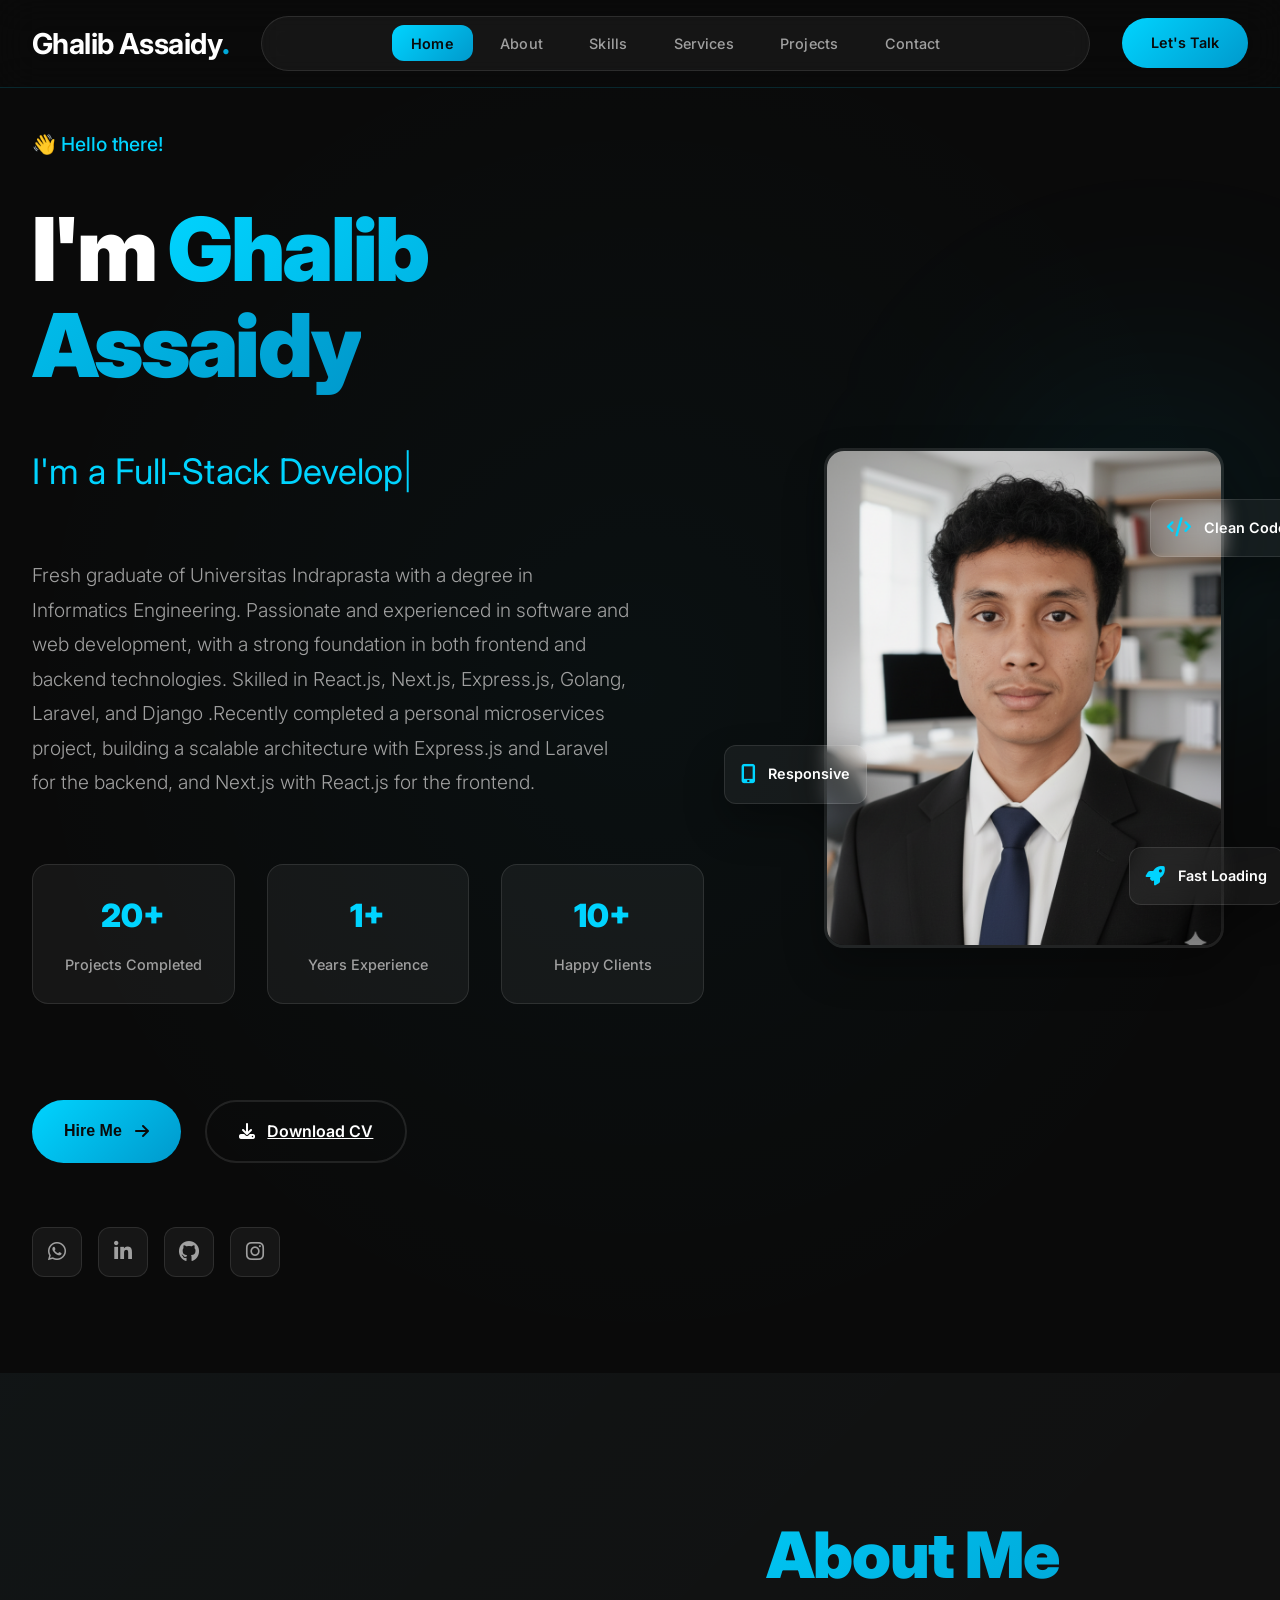
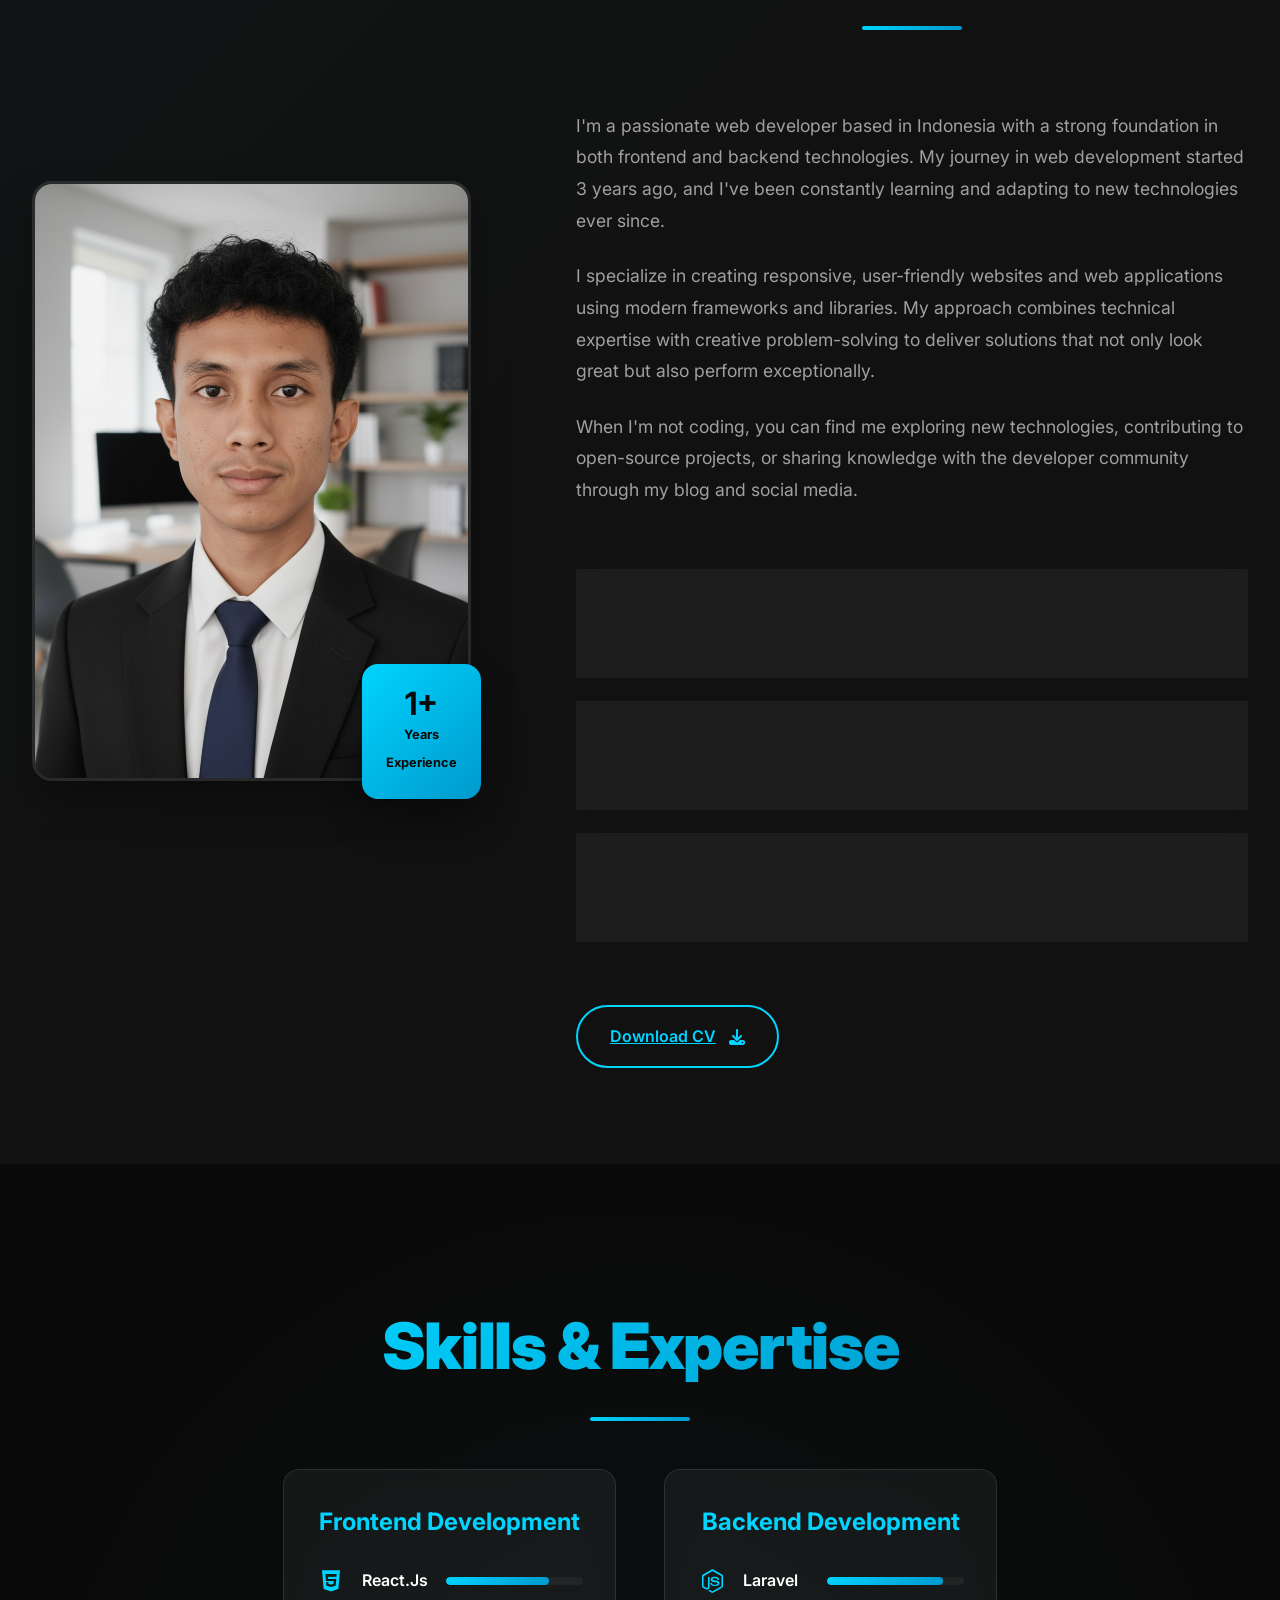
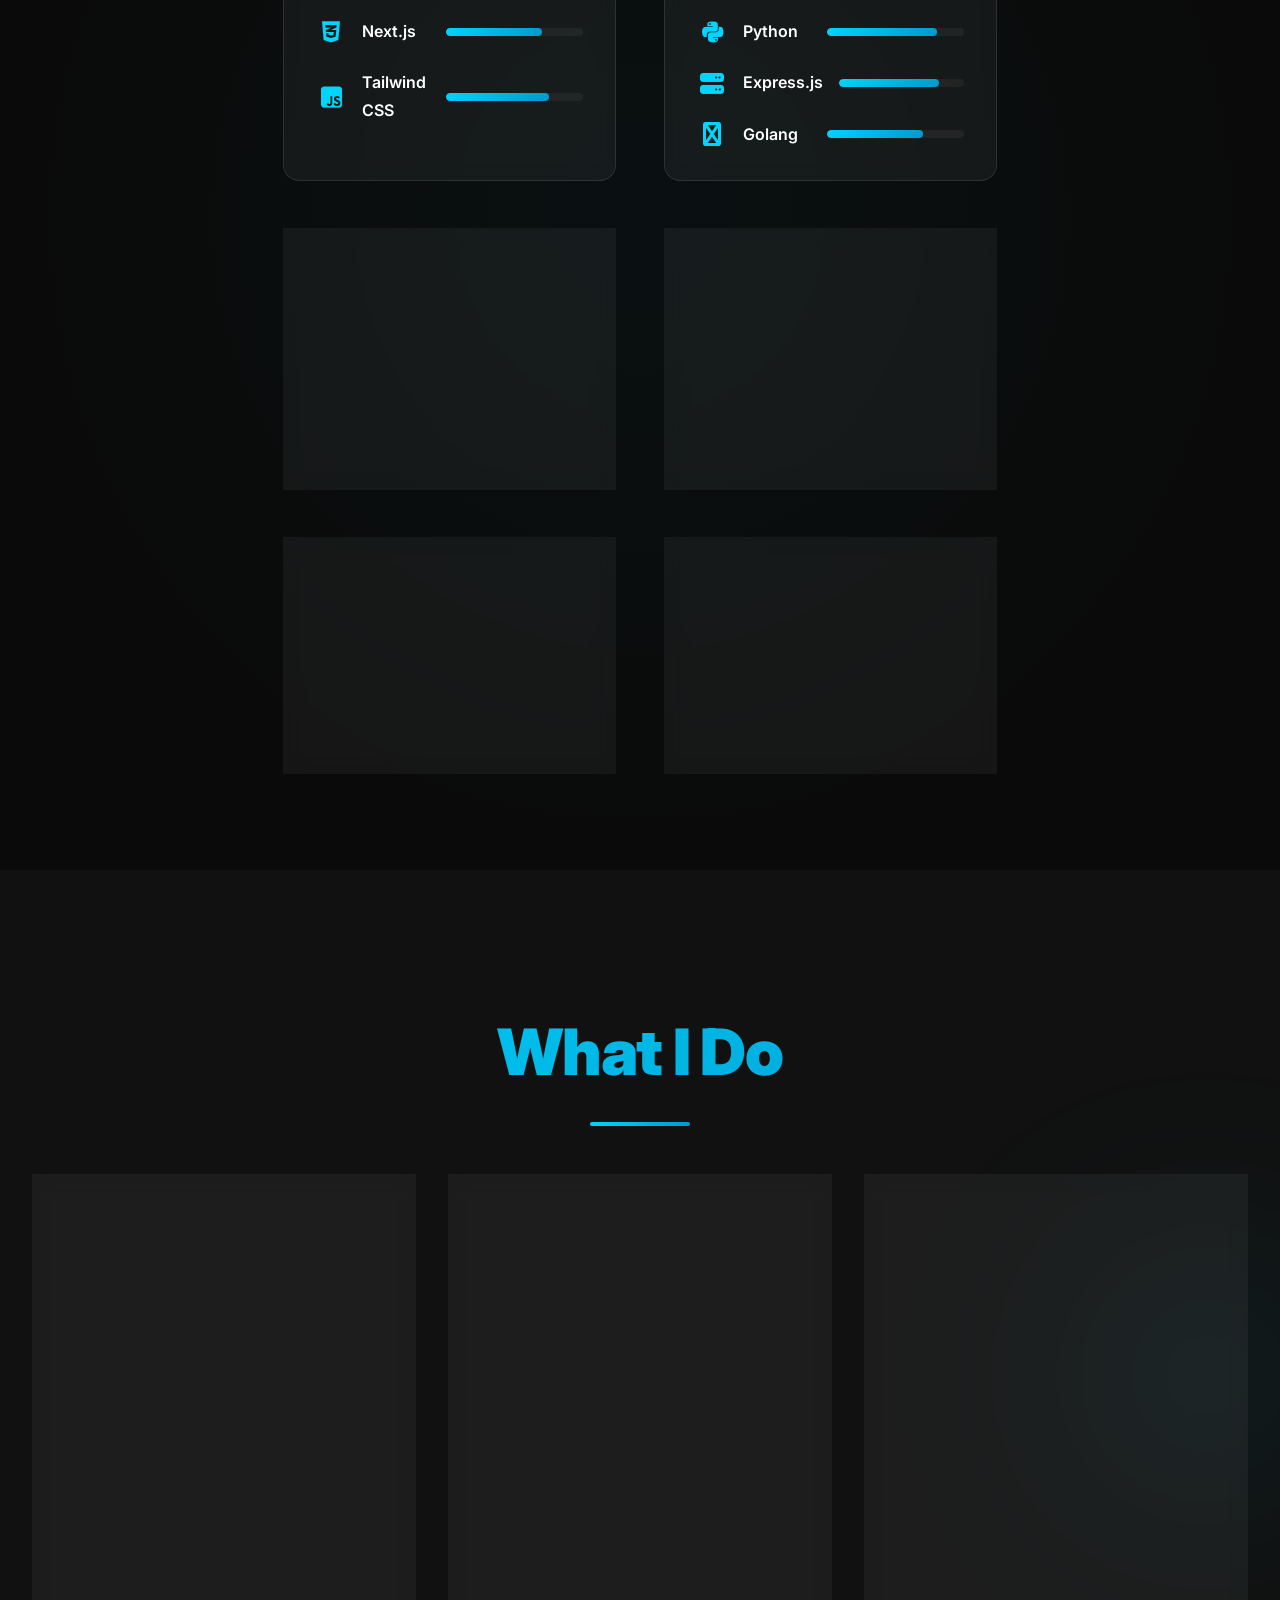
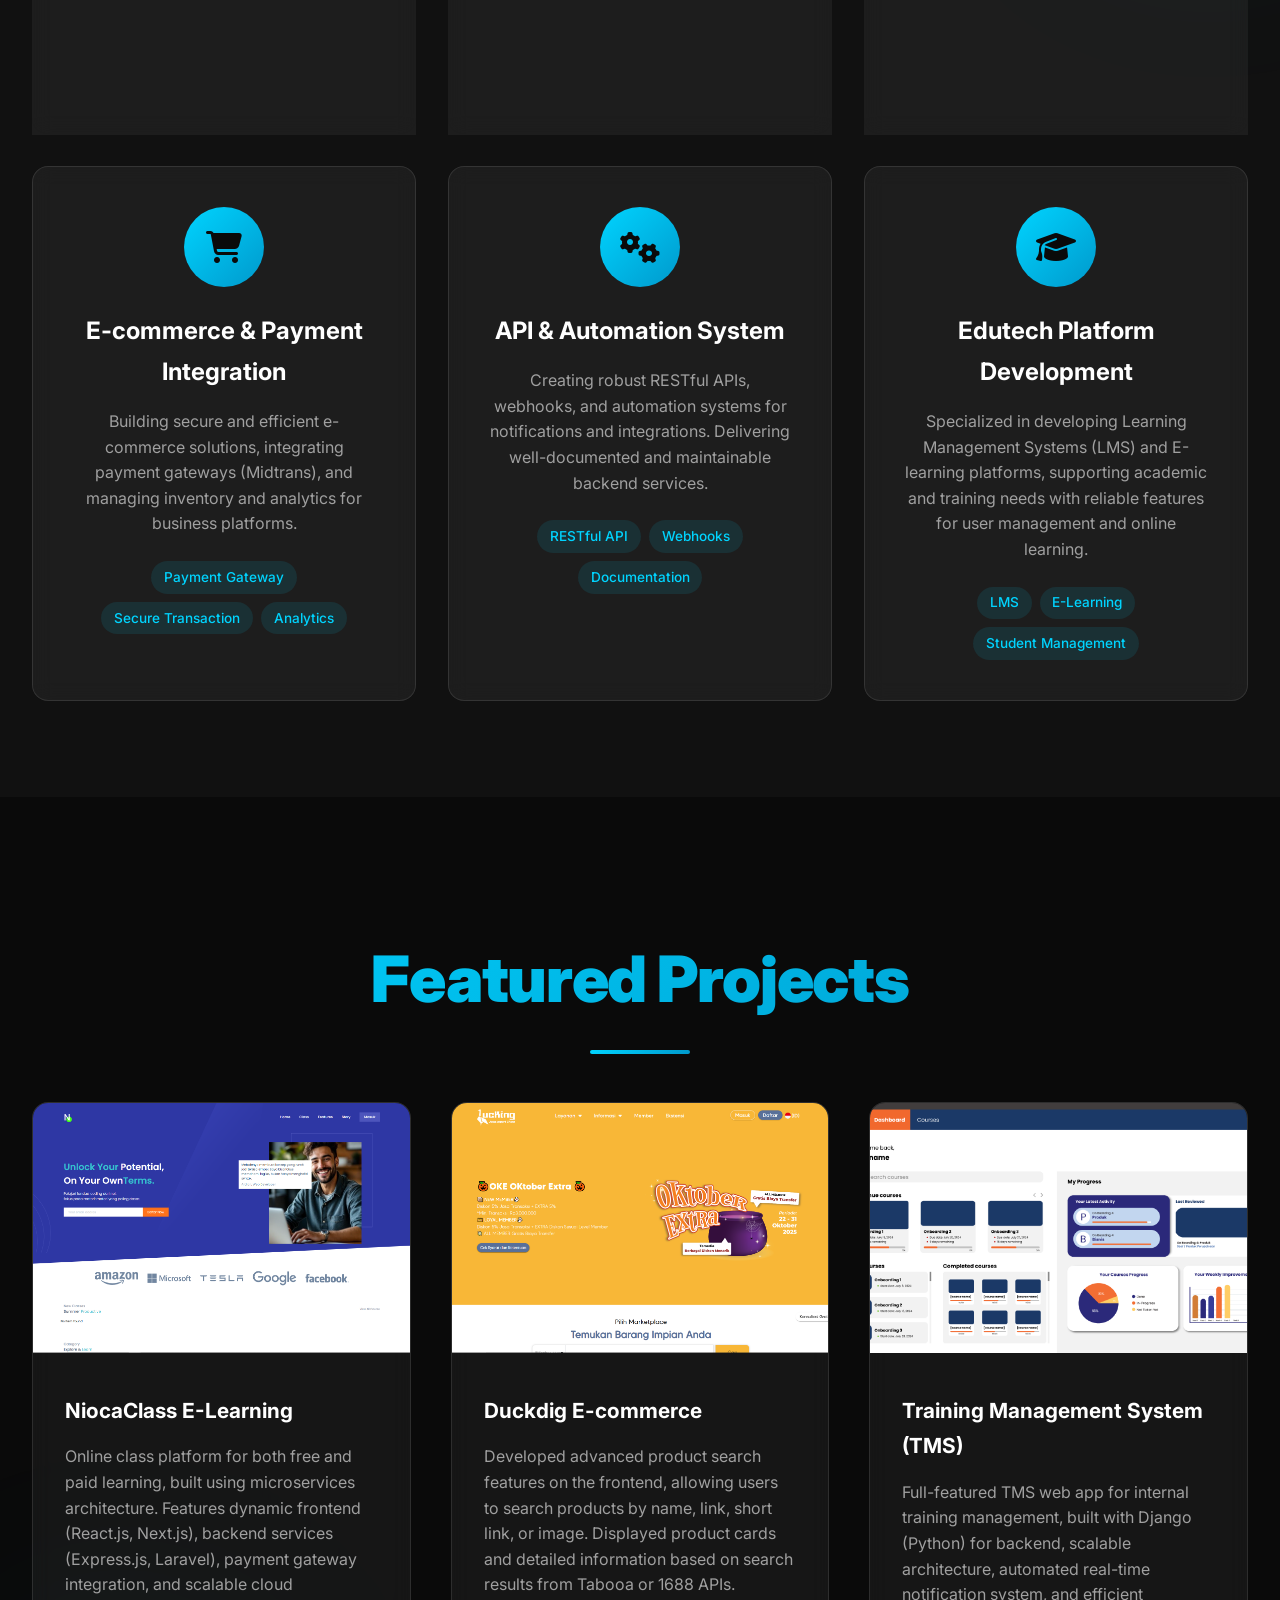
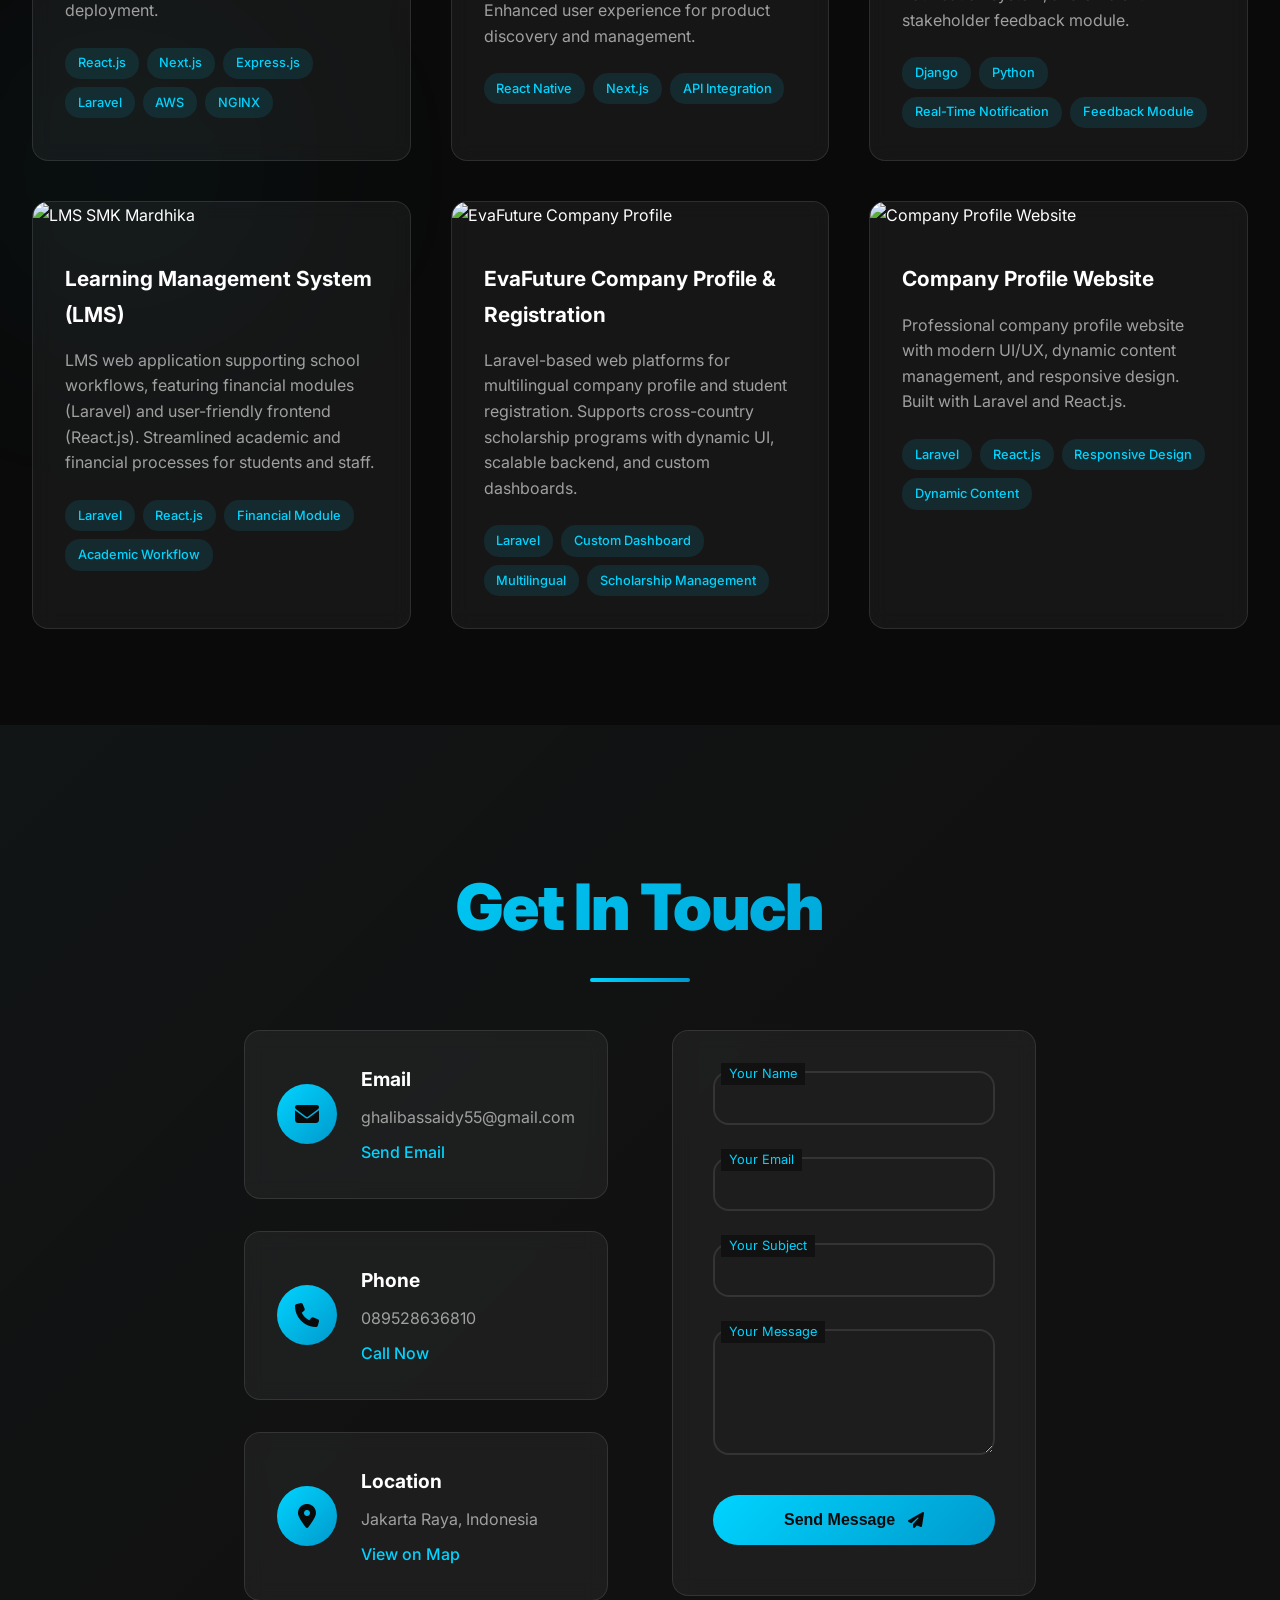
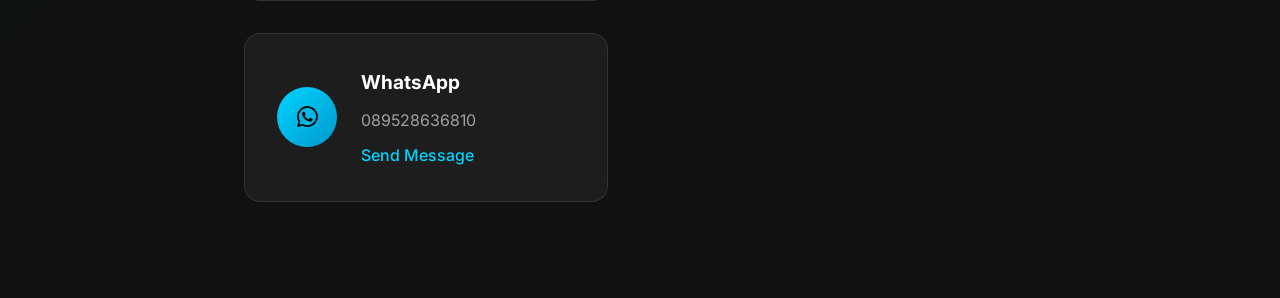
==== commit 5952dc11: "update Sosical Link" ====
--- a/index.html
+++ b/index.html
@@ -71,16 +71,16 @@
                         </div>
 
                         <div class="social-links">
-                            <a href="#" aria-label="WhatsApp" class="social-icon whatsapp">
+                            <a href="https://wa.me/6289528636810" aria-label="WhatsApp" class="social-icon whatsapp">
                                 <i class="fab fa-whatsapp"></i>
                             </a>
-                            <a href="#" aria-label="LinkedIn" class="social-icon linkedin">
+                            <a href="https://www.linkedin.com/in/ghalibassaidy" aria-label="LinkedIn" class="social-icon linkedin">
                                 <i class="fab fa-linkedin-in"></i>
                             </a>
-                            <a href="#" aria-label="GitHub" class="social-icon github">
+                            <a href="https://github.com/ghalibassaidy" aria-label="GitHub" class="social-icon github">
                                 <i class="fab fa-github"></i>
                             </a>
-                            <a href="#" aria-label="Instagram" class="social-icon instagram">
+                            <a href="https://www.instagram.com/ghalibassaidy" aria-label="Instagram" class="social-icon instagram">
                                 <i class="fab fa-instagram"></i>
                             </a>
                         </div>
